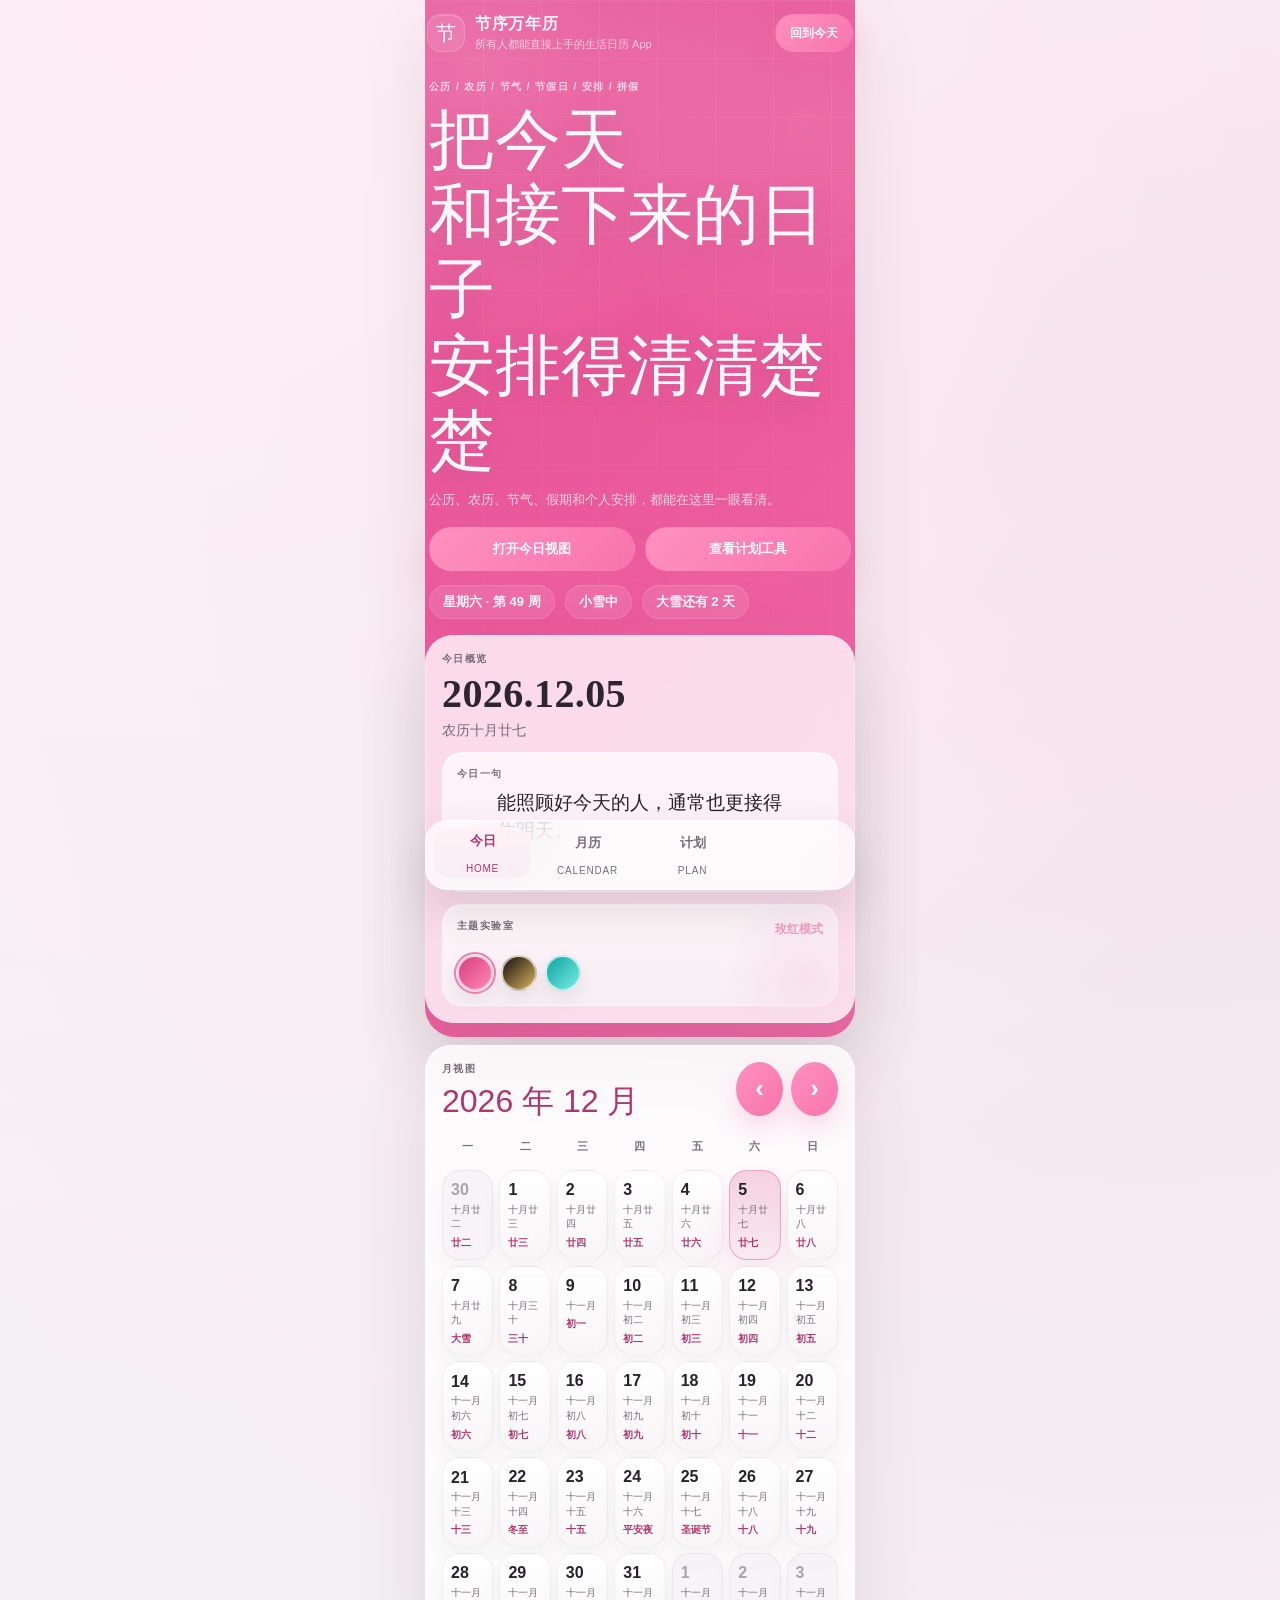
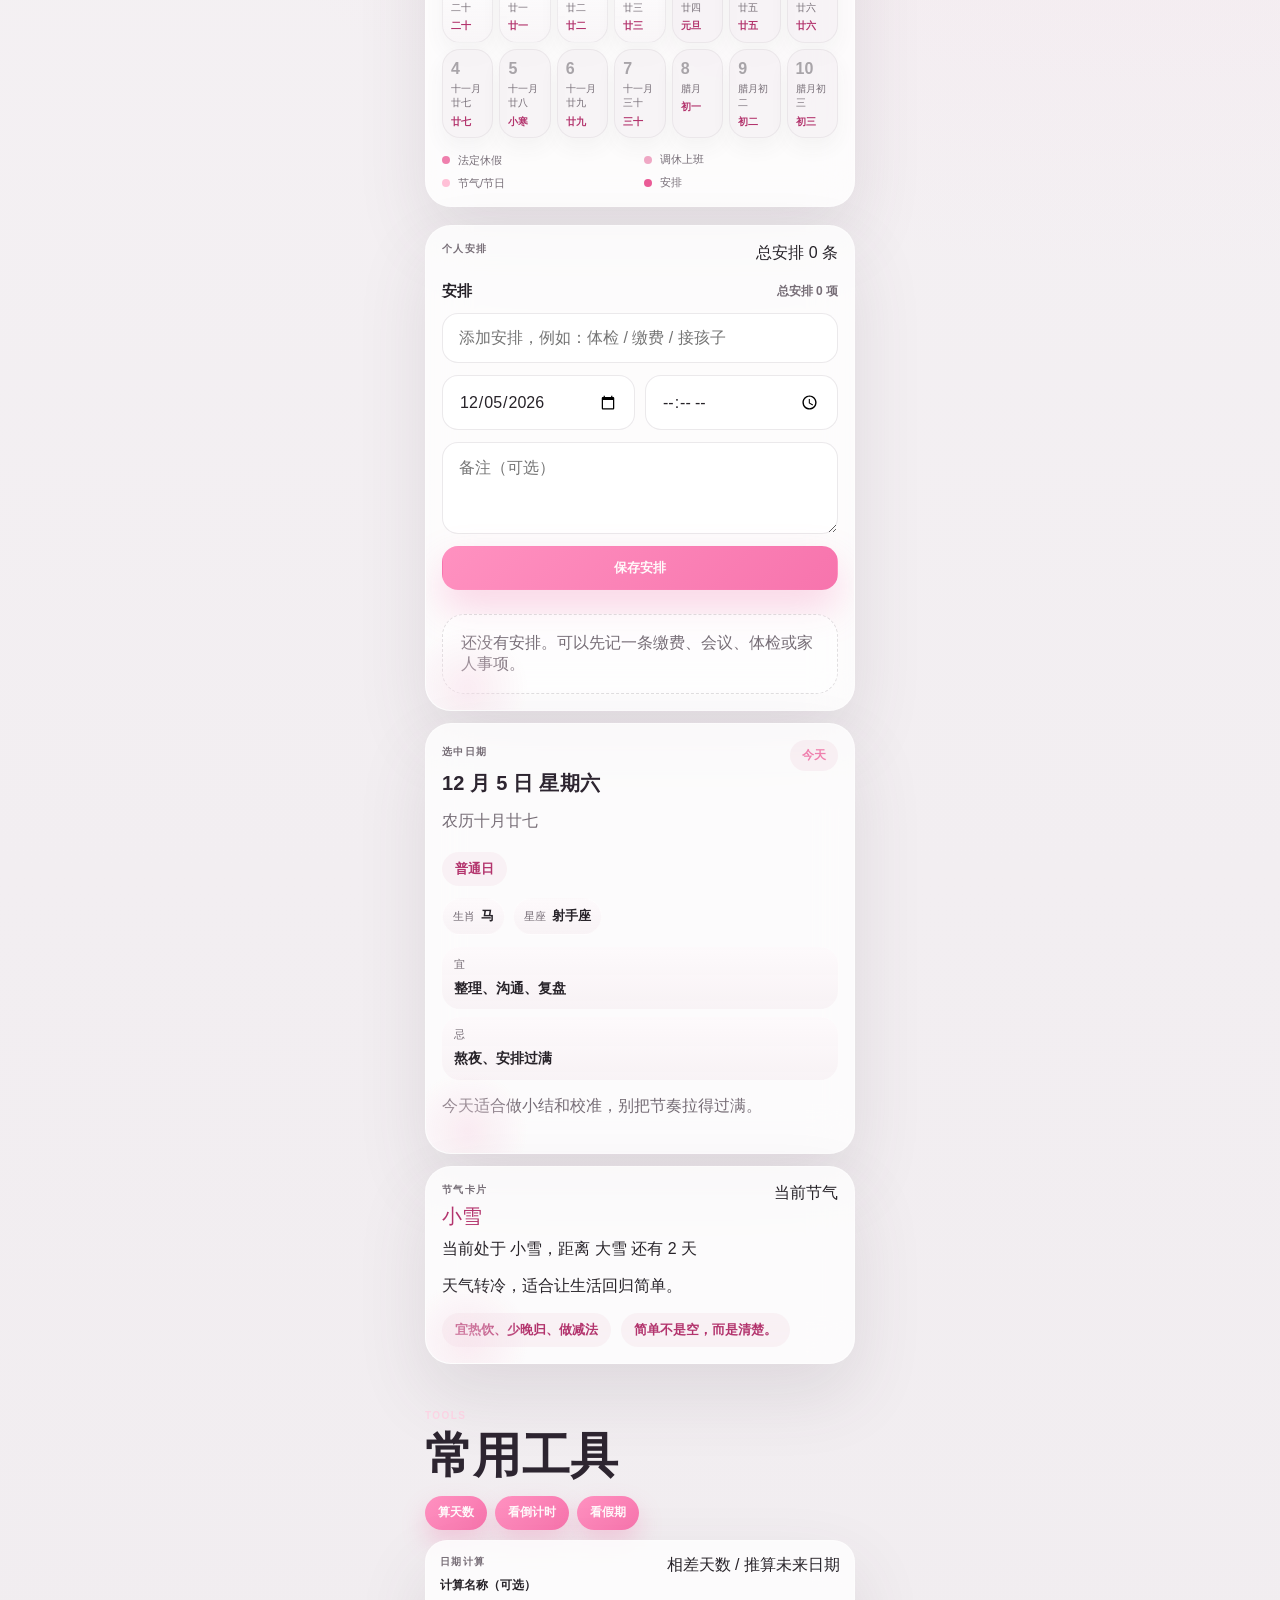
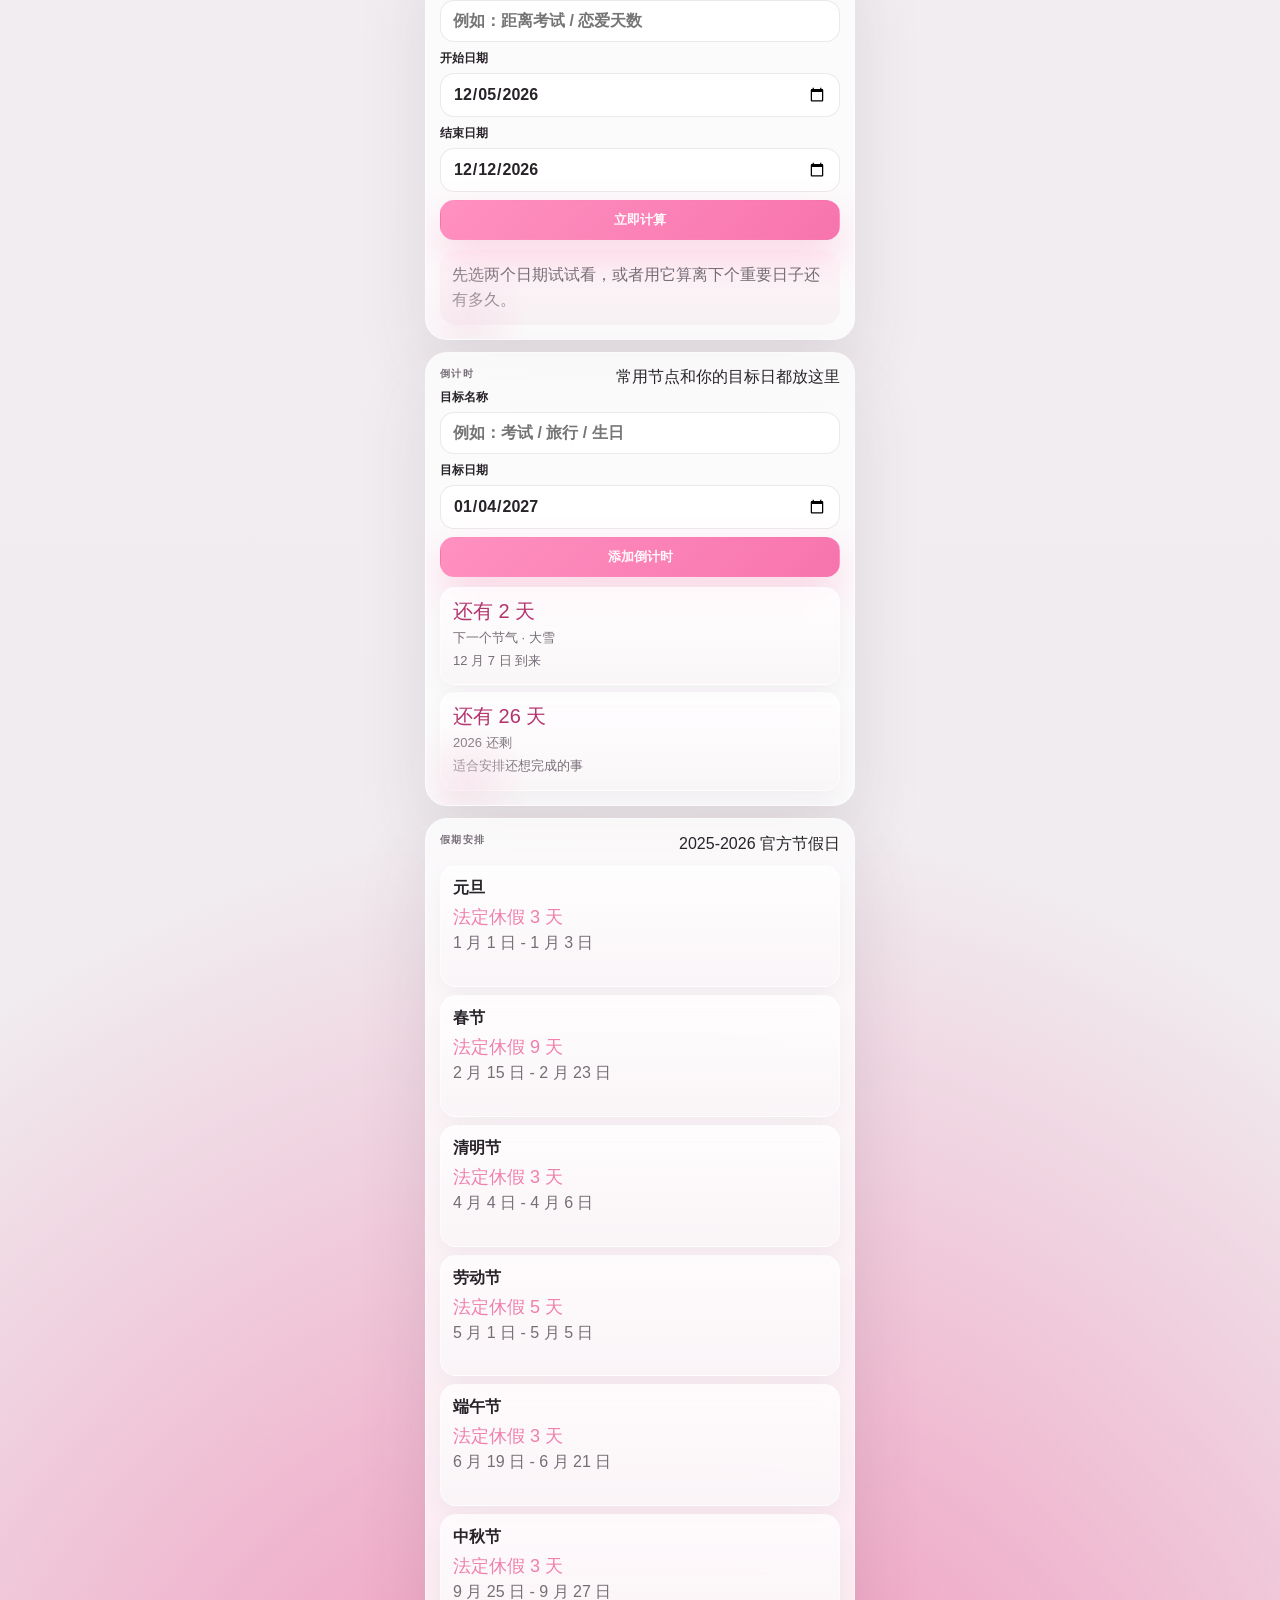
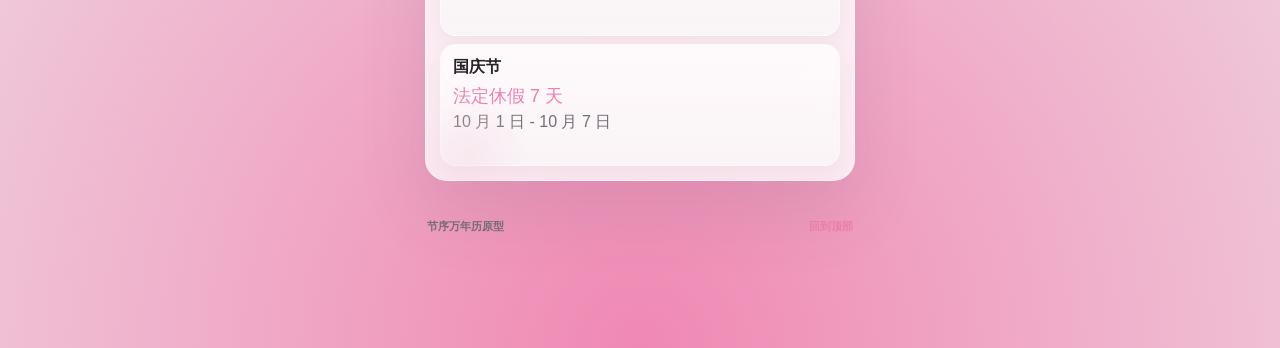
==== index.html @ eb371917 "Version calendar assets" ====
<!doctype html>
<html lang="zh-CN">
  <head>
    <meta charset="utf-8" />
    <meta name="viewport" content="width=device-width, initial-scale=1" />
    <title>节序万年历</title>
    <meta
      name="description"
      content="一款融合公历、农历、节气、法定节假日、轻量黄历、个人安排、倒计时与拼假建议的万年历原型。"
    />
    <meta name="theme-color" content="#ea5b96" />
    <meta name="apple-mobile-web-app-capable" content="yes" />
    <meta name="apple-mobile-web-app-status-bar-style" content="default" />
    <meta name="apple-mobile-web-app-title" content="节序万年历" />
    <link rel="manifest" href="./manifest.webmanifest" />
    <link rel="icon" href="./assets/icon-calendar.svg" type="image/svg+xml" />
    <link rel="apple-touch-icon" href="./assets/icon-calendar.svg" />
    <link rel="stylesheet" href="./styles.css?v=26" />
  </head>
  <body>
    <div class="app-shell">
      <header class="hero" id="top">
        <nav class="nav" aria-label="主导航">
          <a class="brand" href="#top">
            <span class="brand-mark">节</span>
            <span class="brand-copy">
              <strong>节序万年历</strong>
              <small>所有人都能直接上手的生活日历 App</small>
            </span>
          </a>
          <div class="nav-actions">
            <a href="#calendarSection">看日历</a>
            <a href="#toolsSection">看工具</a>
            <button type="button" class="ghost-button is-hidden" id="installAppButton">安装 App</button>
            <button type="button" class="ghost-button" id="jumpTodayButton">回到今天</button>
          </div>
        </nav>

        <section class="hero-grid">
          <div class="hero-copy">
            <p class="eyebrow">公历 / 农历 / 节气 / 节假日 / 安排 / 拼假</p>
            <h1>把今天<br />和接下来的日子<br />安排得清清楚楚</h1>
            <p class="lead">公历、农历、节气、假期和个人安排，都能在这里一眼看清。</p>
            <div class="hero-actions">
              <a class="button primary" href="#calendarSection">打开今日视图</a>
              <a class="button secondary" href="#toolsSection">查看计划工具</a>
            </div>
            <div class="hero-meta" id="heroMeta"></div>
          </div>

          <aside class="hero-panel">
            <div class="today-head">
              <p class="panel-label">今日概览</p>
              <h2 id="heroDateText">2026.05.25</h2>
              <p id="heroLunarText">农历四月初九</p>
            </div>
            <div class="today-quote">
              <p class="panel-label">今日一句</p>
              <blockquote id="quoteText"></blockquote>
              <cite id="quoteSource"></cite>
            </div>
            <div class="theme-lab">
              <div class="card-head">
                <p class="panel-label">主题实验室</p>
                <span id="themeNameText">玫红模式</span>
              </div>
              <div class="theme-presets" id="themePresetList" aria-label="主题预设">
                <button type="button" class="theme-swatch" data-theme-preset="rose" aria-label="玫红模式"></button>
                <button type="button" class="theme-swatch" data-theme-preset="amber" aria-label="黑金模式"></button>
                <button type="button" class="theme-swatch" data-theme-preset="tiffany" aria-label="提夫尼蓝模式"></button>
              </div>
            </div>
          </aside>
        </section>
      </header>

      <main>
        <section class="calendar-section" id="calendarSection">
          <div class="calendar-layout">
            <div class="calendar-main-column">
              <article class="calendar-panel">
                <div class="calendar-toolbar">
                  <div>
                    <p class="panel-label">月视图</p>
                    <h3 id="calendarTitle">2026 年 5 月</h3>
                  </div>
                  <div class="toolbar-actions">
                    <button type="button" class="icon-button" id="prevMonthButton" aria-label="上一个月">‹</button>
                    <button type="button" class="icon-button" id="nextMonthButton" aria-label="下一个月">›</button>
                  </div>
                </div>

                <div class="weekday-row" aria-hidden="true">
                  <span>一</span>
                  <span>二</span>
                  <span>三</span>
                  <span>四</span>
                  <span>五</span>
                  <span>六</span>
                  <span>日</span>
                </div>
                <div class="calendar-grid" id="calendarGrid" role="grid" aria-label="月历"></div>
                <div class="legend">
                  <span><i class="dot holiday"></i>法定休假</span>
                  <span><i class="dot makeup"></i>调休上班</span>
                  <span><i class="dot solar"></i>节气/节日</span>
                  <span><i class="dot schedule"></i>安排</span>
                </div>
              </article>

              <article class="detail-card plan-card">
                <div class="card-head">
                  <p class="panel-label">个人安排</p>
                  <span id="planCountText">当天 0 条</span>
                </div>
                <div class="plan-section">
                  <div class="plan-section-head">
                    <strong>安排</strong>
                    <span id="scheduleCountText">0 项</span>
                  </div>
                  <form class="schedule-form" id="scheduleForm">
                    <input id="scheduleTitleInput" name="title" type="text" maxlength="28" placeholder="添加安排，例如：体检 / 缴费 / 接孩子" required />
                    <div class="schedule-grid">
                      <input id="scheduleDateInput" name="date" type="date" required />
                      <input id="scheduleTimeInput" name="time" type="time" />
                    </div>
                    <textarea id="scheduleNoteInput" name="note" rows="3" maxlength="80" placeholder="备注（可选）"></textarea>
                    <button type="submit" class="button primary small">保存安排</button>
                  </form>
                  <div class="schedule-list" id="scheduleList"></div>
                </div>
              </article>
            </div>

            <aside class="detail-column">
              <article class="detail-card focus-card">
                <div class="card-head">
                  <p class="panel-label">选中日期</p>
                  <span class="date-pill" id="selectedDatePill">今天</span>
                </div>
                <h3 id="selectedDateTitle">5 月 25 日 星期一</h3>
                <p class="detail-subtitle" id="selectedLunarText">农历四月初九</p>
                <div class="tag-group" id="selectedTags"></div>
                <div class="selected-schedule-preview" id="selectedSchedulePreview"></div>
                <div class="today-grid">
                  <div>
                    <span>生肖</span>
                    <strong id="selectedZodiac">马</strong>
                  </div>
                  <div>
                    <span>星座</span>
                    <strong id="selectedStarSign">双子座</strong>
                  </div>
                </div>
                <div class="daily-advice-grid">
                  <div>
                    <span>宜</span>
                    <strong id="selectedYi">整理、沟通、复盘</strong>
                  </div>
                  <div>
                    <span>忌</span>
                    <strong id="selectedJi">拖延、熬夜</strong>
                  </div>
                </div>
                <p class="advice" id="selectedAdvice"></p>
              </article>

              <article class="detail-card solar-card">
                <div class="card-head">
                  <p class="panel-label">节气卡片</p>
                  <span id="solarPhaseBadge">当前节气</span>
                </div>
                <h3 id="solarTermTitle">小满</h3>
                <p id="solarTermDateText"></p>
                <p id="solarTermDescription"></p>
                <div class="mini-list" id="solarMetaList"></div>
              </article>
            </aside>
          </div>
        </section>

        <section class="tools-section" id="toolsSection">
          <div class="section-heading">
            <p class="eyebrow">Tools</p>
            <h2>常用工具</h2>
            <div class="tool-shortcuts" aria-label="常用工具入口">
              <button type="button" data-tool-jump="dateDiffTool">算天数</button>
              <button type="button" data-tool-jump="countdownTool">看倒计时</button>
              <button type="button" data-tool-jump="leavePlannerTool">看假期</button>
            </div>
          </div>

          <div class="tool-grid">
            <article class="tool-card" id="dateDiffTool">
              <div class="card-head">
                <p class="panel-label">日期计算</p>
                <span>相差天数 / 推算未来日期</span>
              </div>
              <form id="dateDiffForm" class="stack-form">
                <label>
                  <span>计算名称（可选）</span>
                  <input id="diffTitleInput" type="text" maxlength="24" placeholder="例如：距离考试 / 恋爱天数" />
                </label>
                <label>
                  <span>开始日期</span>
                  <input id="diffStartInput" type="date" required />
                </label>
                <label>
                  <span>结束日期</span>
                  <input id="diffEndInput" type="date" required />
                </label>
                <button type="submit" class="button primary">立即计算</button>
              </form>
              <div class="tool-result" id="dateDiffResult"></div>
            </article>

            <article class="tool-card" id="countdownTool">
              <div class="card-head">
                <p class="panel-label">倒计时</p>
                <span>常用节点和你的目标日都放这里</span>
              </div>
              <form id="countdownForm" class="stack-form countdown-form">
                <label>
                  <span>目标名称</span>
                  <input id="countdownTitleInput" type="text" maxlength="24" placeholder="例如：考试 / 旅行 / 生日" required />
                </label>
                <label>
                  <span>目标日期</span>
                  <input id="countdownDateInput" type="date" required />
                </label>
                <button type="submit" class="button primary">添加倒计时</button>
              </form>
              <div class="countdown-list" id="countdownList"></div>
            </article>

            <article class="tool-card" id="leavePlannerTool">
              <div class="card-head">
                <p class="panel-label">假期安排</p>
                <span>2025-2026 官方节假日</span>
              </div>
              <div class="planner-list" id="leavePlannerList"></div>
            </article>
          </div>
        </section>

      </main>

      <footer class="footer">
        <span>节序万年历原型</span>
        <a href="#top">回到顶部</a>
      </footer>

      <div class="schedule-modal" id="scheduleModal" hidden>
        <button type="button" class="schedule-modal-backdrop" id="scheduleModalBackdrop" aria-label="关闭安排详情"></button>
        <section class="schedule-modal-panel" role="dialog" aria-modal="true" aria-labelledby="scheduleModalTitle">
          <div class="schedule-modal-handle" aria-hidden="true"></div>
          <div class="schedule-modal-head">
            <div>
              <p class="panel-label">当日安排</p>
              <h3 id="scheduleModalTitle">5 月 28 日 星期四</h3>
              <p id="scheduleModalSubtitle">共 1 项安排</p>
            </div>
            <button type="button" class="schedule-modal-close" id="scheduleModalClose" aria-label="关闭">×</button>
          </div>
          <div class="schedule-modal-list" id="scheduleModalList"></div>
        </section>
      </div>

      <nav class="app-dock" aria-label="App 导航">
        <a class="dock-item is-active" href="#top" data-dock-target="top">
          <span>今日</span>
          <small>Home</small>
        </a>
        <a class="dock-item" href="#calendarSection" data-dock-target="calendarSection">
          <span>月历</span>
          <small>Calendar</small>
        </a>
        <a class="dock-item" href="#toolsSection" data-dock-target="toolsSection">
          <span>计划</span>
          <small>Plan</small>
        </a>
      </nav>
    </div>

    <script src="./calendar-data.js"></script>
    <script src="./user-data-store.js"></script>
    <script src="./script.js?v=26"></script>
  </body>
</html>
---- styles.css ----
:root {
  /* Core surfaces and text */
  color-scheme: light;
  --bg: #f4f1f3;
  --bg-strong: #ece8eb;
  --paper: rgba(255, 255, 255, 0.78);
  --paper-solid: #fcfbfc;
  --surface: rgba(249, 246, 248, 0.92);
  --surface-strong: rgba(255, 241, 247, 0.94);
  --ink: #272329;
  --muted: #766d76;
  --line: rgba(91, 78, 88, 0.12);
  --line-strong: rgba(91, 78, 88, 0.2);

  /* Brand palette */
  --accent: #ea5b96;
  --accent-deep: #ee7caf;
  --accent-soft: #f7b2cf;
  --accent-soft-2: #ffe1ee;
  --accent-dark: #b3346d;
  --mint: #f0a8c5;
  --gold: #ffc0d7;
  --hero-start: #e55497;
  --hero-mid: #eb5b9c;
  --hero-end: #f06aa6;
  --glow-1: #ffdfed;
  --glow-2: #f5d6e3;
  --glow-3: #f7c4da;
  --button-start: #ff91c0;
  --button-end: #f774ad;
  --button-shadow: rgba(244, 106, 165, 0.28);
  --calendar-border: rgba(234, 91, 150, 0.18);
  --calendar-border-hover: rgba(234, 91, 150, 0.28);
  --calendar-border-strong: rgba(234, 91, 150, 0.42);
  --calendar-inset: rgba(234, 91, 150, 0.2);
  --calendar-shadow: rgba(234, 91, 150, 0.12);
  --calendar-selected-shadow: rgba(234, 91, 150, 0.14);
  --calendar-today-start: rgba(255, 231, 242, 0.98);
  --calendar-today-end: rgba(255, 247, 251, 0.98);
  --calendar-selected-start: rgba(255, 246, 250, 0.98);
  --calendar-selected-end: rgba(247, 237, 242, 0.98);
  --calendar-active-start: rgba(255, 222, 237, 0.98);
  --calendar-active-end: rgba(255, 243, 249, 0.98);
  --calendar-holiday-start: rgba(255, 237, 244, 0.96);
  --calendar-holiday-end: rgba(255, 251, 252, 0.94);
  --calendar-makeup-start: rgba(237, 245, 242, 0.96);
  --calendar-makeup-end: rgba(255, 255, 255, 0.92);

  /* Shared depth and radius */
  --shadow: 0 30px 70px rgba(83, 69, 80, 0.12);
  --shadow-soft: 0 18px 42px rgba(83, 69, 80, 0.08);
  --radius-xl: 32px;
  --radius-lg: 24px;
  --radius-md: 18px;

  /* Title system */
  --font-title: "Songti SC", "STSong", serif;
  --font-display: "Cormorant Garamond", "Songti SC", serif;
  --title-ink: #2d2530;
  --title-hero-size: clamp(38px, 6vw, 66px);
  --title-section-size: clamp(30px, 4vw, 48px);
  --title-card-size: clamp(22px, 2.4vw, 30px);
  --title-detail-size: 20px;
}

* {
  box-sizing: border-box;
}

html {
  scroll-behavior: smooth;
}

body {
  margin: 0;
  min-width: 320px;
  color: var(--ink);
  font-family: "Hiragino Sans GB", "PingFang SC", "Source Han Sans SC", "Microsoft YaHei", sans-serif;
  background:
    radial-gradient(circle at 10% 0%, var(--glow-1), transparent 28%),
    radial-gradient(circle at 90% 8%, var(--glow-2), transparent 30%),
    radial-gradient(circle at 50% 100%, var(--glow-3), transparent 22%),
    linear-gradient(180deg, #f7f4f6 0%, #f2eef1 48%, #efebee 100%);
}

a {
  color: inherit;
  text-decoration: none;
}

button,
input,
textarea {
  font: inherit;
}

button {
  border: 0;
  cursor: pointer;
}

.is-hidden {
  display: none !important;
}

input,
textarea {
  width: 100%;
  padding: 15px 16px;
  border: 1px solid var(--line);
  border-radius: 16px;
  color: var(--ink);
  background: rgba(255, 255, 255, 0.84);
  box-shadow: inset 0 1px 0 rgba(255, 255, 255, 0.7);
}

input:focus-visible,
textarea:focus-visible,
button:focus-visible,
a:focus-visible {
  outline: 3px solid rgba(217, 152, 177, 0.34);
  outline-offset: 2px;
}

textarea {
  min-height: 92px;
  resize: vertical;
}

.app-shell {
  min-height: 100vh;
  padding-bottom: 120px;
}

.hero,
.calendar-section,
.tools-section,
.notes-section,
.footer {
  width: min(1180px, calc(100% - 28px));
  margin-inline: auto;
}

.hero {
  position: relative;
  padding: 22px 0 48px;
}

.hero::before {
  content: "";
  position: absolute;
  inset: 0;
  z-index: -2;
  border-radius: 0 0 44px 44px;
  background:
    radial-gradient(circle at 12% 6%, rgba(255, 228, 239, 0.2), transparent 30%),
    radial-gradient(circle at 88% 12%, rgba(255, 255, 255, 0.12), transparent 24%),
    linear-gradient(135deg, var(--hero-start) 0%, var(--hero-mid) 52%, var(--hero-end) 100%);
  box-shadow: var(--shadow);
}

.hero::after {
  content: "";
  position: absolute;
  inset: 0;
  z-index: -1;
  border-radius: 0 0 44px 44px;
  background-image:
    linear-gradient(rgba(255, 255, 255, 0.08) 1px, transparent 1px),
    linear-gradient(90deg, rgba(255, 255, 255, 0.08) 1px, transparent 1px);
  background-size: 58px 58px;
  mask-image: linear-gradient(180deg, rgba(0, 0, 0, 0.9), transparent 85%);
}

.nav,
.hero-grid {
  width: min(1120px, calc(100% - 8px));
  margin-inline: auto;
}

.nav {
  display: flex;
  align-items: center;
  justify-content: space-between;
  gap: 18px;
  padding: 6px 0 22px;
}

.brand {
  display: inline-flex;
  align-items: center;
  gap: 14px;
  color: #fff8fb;
}

.brand-mark {
  display: grid;
  width: 46px;
  height: 46px;
  place-items: center;
  border: 1px solid rgba(255, 248, 251, 0.16);
  border-radius: 16px;
  font-family: "STKaiti", "KaiTi", serif;
  font-size: 24px;
  background: rgba(255, 255, 255, 0.1);
  box-shadow: inset 0 1px 0 rgba(255, 255, 255, 0.18);
}

.brand-copy {
  display: grid;
  gap: 2px;
}

.brand-copy strong {
  font-size: 19px;
  letter-spacing: 0.04em;
}

.brand-copy small {
  color: rgba(255, 248, 251, 0.7);
  font-size: 12px;
}

.nav-actions {
  display: flex;
  align-items: center;
  gap: 10px;
}

.nav-actions a,
.ghost-button,
.button {
  display: inline-flex;
  align-items: center;
  justify-content: center;
  min-height: 42px;
  padding: 0 16px;
  border-radius: 999px;
  font-size: 14px;
  font-weight: 700;
}

.nav-actions a {
  color: rgba(255, 248, 251, 0.78);
}

.nav-actions a:hover {
  color: #fff;
}

.ghost-button {
  color: #fffafb;
  border: 1px solid rgba(255, 126, 180, 0.16);
  background: linear-gradient(135deg, var(--button-start), var(--button-end));
  box-shadow: 0 12px 24px var(--button-shadow);
}

.hero-grid {
  display: grid;
  grid-template-columns: minmax(0, 1.08fr) minmax(290px, 360px);
  gap: clamp(24px, 4vw, 42px);
  align-items: stretch;
}

.hero-copy {
  padding: clamp(30px, 5vw, 64px) 0 8px;
  color: #fff8fb;
}

.eyebrow,
.panel-label {
  margin: 0 0 12px;
  font-size: 12px;
  font-weight: 800;
  letter-spacing: 0.16em;
  text-transform: uppercase;
}

.eyebrow {
  color: #ffd7e7;
}

.panel-label {
  color: var(--muted);
}

h1,
h2,
h3,
p,
blockquote {
  margin-top: 0;
}

h1 {
  max-width: 780px;
  margin-bottom: 20px;
  color: var(--title-ink);
  font-family: var(--font-title);
  font-size: var(--title-hero-size);
  line-height: 1.08;
  letter-spacing: 0.01em;
}

h2 {
  margin-bottom: 12px;
  color: var(--title-ink);
  font-family: var(--font-title);
  font-size: var(--title-section-size);
  line-height: 1.1;
  letter-spacing: 0.01em;
}

h3 {
  margin-bottom: 12px;
  color: var(--title-ink);
  font-size: var(--title-card-size);
  line-height: 1.2;
  letter-spacing: 0.01em;
}

.hero-copy h1 {
  color: #fff8fb;
  font-family: "PingFang SC", "Hiragino Sans GB", "Source Han Sans SC", "Microsoft YaHei", sans-serif;
  font-weight: 300;
  letter-spacing: 0;
  text-shadow: 0 10px 24px rgba(121, 63, 92, 0.18);
}

.lead {
  max-width: 610px;
  color: rgba(255, 248, 251, 0.78);
  font-size: clamp(17px, 2vw, 21px);
  line-height: 1.85;
}

.hero-actions {
  display: flex;
  flex-wrap: wrap;
  gap: 12px;
  margin-top: 28px;
}

.button {
  border: 1px solid transparent;
}

.button.primary {
  color: #fffafb;
  background: linear-gradient(135deg, var(--button-start), var(--button-end));
  box-shadow: 0 18px 38px var(--button-shadow);
}

.button.secondary {
  color: #fffafb;
  border-color: rgba(255, 126, 180, 0.2);
  background: linear-gradient(135deg, var(--button-start), var(--button-end));
  box-shadow: 0 14px 30px rgba(244, 106, 165, 0.24);
}

.button.small {
  min-height: 48px;
  padding-inline: 18px;
  border-radius: 16px;
}

.hero-meta,
.today-tags,
.tag-group,
.mini-list,
.legend,
.today-grid,
.countdown-list {
  display: flex;
  flex-wrap: wrap;
  gap: 10px;
}

.hero-meta {
  margin-top: 28px;
}

.hero-meta span,
.today-tags span,
.tag-group span,
.mini-list span {
  display: inline-flex;
  align-items: center;
  min-height: 34px;
  padding: 6px 13px;
  border-radius: 999px;
  font-size: 13px;
  font-weight: 700;
}

.hero-meta span,
.today-tags span {
  color: #fff8fb;
  border: 1px solid rgba(255, 248, 251, 0.14);
  background: rgba(255, 255, 255, 0.1);
  backdrop-filter: blur(10px);
}

.hero-panel,
.calendar-panel,
.detail-card,
.tool-card,
.note-card {
  border: 1px solid rgba(255, 255, 255, 0.36);
  border-radius: var(--radius-xl);
  background: var(--paper);
  backdrop-filter: blur(20px);
  box-shadow: var(--shadow);
}

.hero-panel {
  position: relative;
  display: grid;
  gap: 20px;
  align-content: start;
  padding: 24px;
  overflow: hidden;
}

.hero-panel::before {
  content: "";
  position: absolute;
  inset: auto -40px -46px auto;
  width: 180px;
  height: 180px;
  border-radius: 50%;
  background: radial-gradient(circle, rgba(246, 220, 231, 0.72), transparent 70%);
  pointer-events: none;
}

.today-head h2 {
  margin-bottom: 8px;
  color: var(--title-ink);
  font-family: var(--font-display);
  font-size: clamp(42px, 6vw, 62px);
  line-height: 1;
  letter-spacing: 0.01em;
}

.today-head p:last-child {
  margin-bottom: 0;
  color: var(--muted);
  font-size: 16px;
}

.today-quote {
  padding: 20px;
  border: 1px solid rgba(255, 255, 255, 0.44);
  border-radius: 24px;
  background: linear-gradient(180deg, rgba(255, 246, 250, 0.92), rgba(247, 239, 243, 0.95));
  box-shadow: inset 0 1px 0 rgba(255, 255, 255, 0.74);
}

.today-quote blockquote {
  margin-bottom: 10px;
  color: var(--ink);
  font-family: "Songti SC", "STSong", serif;
  font-size: 24px;
  line-height: 1.58;
}

.today-quote cite {
  color: var(--muted);
  font-style: normal;
}

.theme-lab {
  display: grid;
  gap: 14px;
  padding: 18px;
  border: 1px solid rgba(255, 255, 255, 0.44);
  border-radius: 24px;
  background: linear-gradient(180deg, rgba(255, 249, 251, 0.9), rgba(247, 240, 244, 0.94));
  box-shadow: inset 0 1px 0 rgba(255, 255, 255, 0.74);
}

.theme-lab .card-head {
  align-items: center;
}

.theme-lab .card-head span {
  color: var(--accent-deep);
  font-size: 12px;
  font-weight: 800;
}

.theme-presets {
  display: flex;
  gap: 10px;
}

.theme-swatch {
  position: relative;
  width: 42px;
  height: 42px;
  border: 2px solid rgba(255, 255, 255, 0.66);
  border-radius: 50%;
  box-shadow: 0 8px 18px rgba(83, 69, 80, 0.1);
}

.theme-swatch[data-theme-preset="rose"] {
  background: linear-gradient(135deg, #d93d82, #ff89b5);
}

.theme-swatch[data-theme-preset="amber"] {
  background: linear-gradient(135deg, #14100d, #d8b15b);
}

.theme-swatch[data-theme-preset="tiffany"] {
  background: linear-gradient(135deg, #0fa5a1, #78ebe5);
}

.theme-swatch.is-active::after {
  content: "";
  position: absolute;
  inset: -5px;
  border: 2px solid var(--accent-deep);
  border-radius: 50%;
}

.calendar-section,
.tools-section,
.notes-section {
  padding: 32px 0 56px;
}

.section-heading {
  max-width: 760px;
  margin-bottom: 24px;
}

.tool-shortcuts {
  display: flex;
  flex-wrap: wrap;
  gap: 10px;
  margin-top: 16px;
}

.tool-shortcuts button {
  min-height: 40px;
  padding: 0 16px;
  border-radius: 999px;
  color: #fffafb;
  font-size: 13px;
  font-weight: 800;
  background: linear-gradient(135deg, var(--button-start), var(--button-end));
  box-shadow: 0 12px 24px var(--button-shadow);
}

.calendar-layout {
  display: grid;
  grid-template-columns: minmax(0, 1.08fr) minmax(320px, 380px);
  gap: 18px;
  align-items: start;
}

.calendar-main-column {
  display: grid;
  gap: 18px;
}

.calendar-panel {
  padding: 24px;
}

.calendar-toolbar,
.card-head {
  display: flex;
  align-items: center;
  justify-content: space-between;
  gap: 16px;
}

.calendar-toolbar {
  position: relative;
  min-height: 54px;
  padding-right: 124px;
}

.calendar-toolbar .toolbar-actions {
  position: absolute;
  top: 0;
  right: 0;
  width: auto;
}

.calendar-toolbar h3,
.solar-card h3 {
  min-width: 0;
  color: var(--accent-dark);
  font-size: 32px;
  font-weight: 300;
  line-height: 1.12;
  letter-spacing: 0;
}

.toolbar-actions {
  display: flex;
  justify-content: flex-end;
  gap: 10px;
  margin-left: auto;
}

.icon-button {
  width: 46px;
  height: 46px;
  border-radius: 50%;
  color: #fffafb;
  font-size: 22px;
  font-weight: 800;
  background: linear-gradient(135deg, var(--button-start), var(--button-end));
  box-shadow: 0 12px 24px rgba(244, 106, 165, 0.24);
}

.weekday-row {
  display: grid;
  grid-template-columns: repeat(7, minmax(0, 1fr));
  gap: 10px;
  margin: 20px 0 12px;
}

.weekday-row span {
  display: grid;
  min-height: 40px;
  place-items: center;
  color: var(--muted);
  font-size: 13px;
  font-weight: 800;
}

.calendar-grid {
  display: grid;
  grid-template-columns: repeat(7, minmax(0, 1fr));
  gap: 10px;
}

.day-cell {
  position: relative;
  display: grid;
  align-content: start;
  gap: 8px;
  min-height: 124px;
  padding: 14px 12px 12px;
  border: 1px solid rgba(91, 78, 88, 0.08);
  border-radius: 24px;
  color: var(--ink);
  text-align: left;
  background: linear-gradient(180deg, rgba(255, 255, 255, 0.78), rgba(248, 245, 247, 0.92));
  box-shadow: 0 10px 20px rgba(83, 69, 80, 0.05);
  transition: transform 180ms ease, border-color 180ms ease, box-shadow 180ms ease;
}

.day-cell:hover {
  transform: translateY(-3px) rotate(-0.4deg);
  border-color: var(--calendar-border-hover);
  box-shadow: 0 18px 28px rgba(83, 69, 80, 0.1);
}

.day-cell.is-outside {
  color: rgba(39, 35, 41, 0.38);
  background: rgba(245, 241, 243, 0.74);
}

.day-cell.is-today {
  border-color: var(--calendar-border-strong);
  background:
    linear-gradient(180deg, var(--calendar-today-start), var(--calendar-today-end)),
    var(--surface);
  box-shadow:
    inset 0 0 0 2px var(--calendar-inset),
    0 16px 28px var(--calendar-shadow);
}

.day-cell.is-selected {
  border-color: var(--calendar-border);
  background:
    linear-gradient(180deg, var(--calendar-selected-start), var(--calendar-selected-end)),
    var(--surface);
  box-shadow: 0 20px 34px var(--calendar-selected-shadow);
}

.day-cell.is-today.is-selected {
  border-color: var(--calendar-border-strong);
  background:
    linear-gradient(180deg, var(--calendar-active-start), var(--calendar-active-end)),
    var(--surface);
}

.day-cell.is-holiday {
  background:
    linear-gradient(180deg, var(--calendar-holiday-start), var(--calendar-holiday-end)),
    var(--surface);
}

.day-cell.is-makeup {
  background:
    linear-gradient(180deg, var(--calendar-makeup-start), var(--calendar-makeup-end)),
    var(--surface);
}

.day-top {
  display: flex;
  align-items: center;
  justify-content: flex-start;
  gap: 4px;
}

.day-number {
  font-size: 22px;
  font-weight: 800;
}

.day-badge {
  position: static;
  flex: 0 0 auto;
  display: inline-grid;
  width: 18px;
  height: 18px;
  place-items: center;
  border-radius: 50%;
  font-size: 8px;
  font-weight: 800;
  line-height: 1;
}

.day-badge.holiday {
  color: #fffafb;
  background: var(--accent-deep);
}

.day-badge.makeup {
  color: #f6fffc;
  background: var(--mint);
}

.day-label,
.day-note {
  color: var(--muted);
  font-size: 12px;
  line-height: 1.46;
}

.day-note {
  color: var(--accent-dark);
  font-weight: 700;
}

.schedule-markers {
  display: flex;
  gap: 4px;
  margin-top: auto;
}

.dot {
  display: inline-block;
  width: 8px;
  height: 8px;
  border-radius: 50%;
}

.schedule-markers i {
  display: inline-block;
  width: 8px;
  height: 8px;
  border-radius: 50%;
}

.legend {
  margin-top: 18px;
  color: var(--muted);
  font-size: 13px;
}

.legend span {
  display: inline-flex;
  align-items: center;
  gap: 8px;
}

.dot.holiday {
  background: var(--accent-deep);
}

.dot.makeup {
  background: var(--mint);
}

.dot.solar {
  background: var(--gold);
}

.dot.schedule,
.schedule-markers i {
  background: var(--accent);
}

.detail-column {
  display: grid;
  gap: 18px;
}

.detail-card,
.tool-card,
.note-card {
  position: relative;
  padding: 22px;
  overflow: hidden;
}

.detail-card::before,
.tool-card::before,
.note-card::before {
  content: "";
  position: absolute;
  inset: auto auto -38px -18px;
  width: 120px;
  height: 120px;
  border-radius: 50%;
  background: radial-gradient(circle, rgba(246, 220, 231, 0.52), transparent 72%);
  pointer-events: none;
}

.date-pill {
  padding: 7px 12px;
  border-radius: 999px;
  color: var(--accent-deep);
  font-size: 12px;
  font-weight: 800;
  background: rgba(217, 152, 177, 0.12);
}

.detail-subtitle,
.advice,
.tool-result,
.planner-item p,
.countdown-card p,
.note-card p {
  color: var(--muted);
  line-height: 1.8;
}

.tag-group span,
.mini-list span {
  color: var(--accent-dark);
  background: rgba(217, 152, 177, 0.11);
}

.today-grid {
  display: grid;
  grid-template-columns: repeat(2, minmax(0, 1fr));
  gap: 14px;
  margin: 18px 0;
}

.today-grid div {
  padding: 15px;
  border: 1px solid rgba(255, 255, 255, 0.44);
  border-radius: 20px;
  background: linear-gradient(180deg, rgba(253, 249, 251, 0.92), rgba(247, 241, 244, 0.88));
}

.today-grid span {
  display: block;
  margin-bottom: 6px;
  color: var(--muted);
  font-size: 13px;
}

.today-grid strong {
  font-size: 15px;
}

.selected-schedule-preview {
  display: grid;
  gap: 10px;
  margin-top: 16px;
}

.selected-schedule-preview:empty {
  display: none;
}

.selected-schedule-head {
  color: var(--accent-deep);
  font-size: 12px;
  font-weight: 800;
  letter-spacing: 0.08em;
}

.selected-schedule-list {
  display: grid;
  gap: 10px;
}

.selected-schedule-item {
  padding: 14px 16px;
  border: 1px solid rgba(255, 255, 255, 0.46);
  border-radius: 18px;
  background: linear-gradient(180deg, rgba(253, 249, 251, 0.92), rgba(247, 241, 244, 0.88));
}

.selected-schedule-item.is-done {
  opacity: 0.72;
}

.selected-schedule-item strong {
  display: block;
  margin-bottom: 6px;
}

.selected-schedule-item p {
  margin-bottom: 0;
  color: var(--muted);
  line-height: 1.7;
}

.focus-card {
  scroll-margin-top: 14px;
}

.focus-card .today-grid {
  display: flex;
  gap: 8px;
  margin: 12px 0;
}

.daily-advice-grid {
  display: grid;
  gap: 8px;
  margin: 12px 0;
}

.focus-card .today-grid div {
  display: inline-flex;
  align-items: baseline;
  max-width: 100%;
  gap: 6px;
  padding: 8px 10px;
  border-radius: 999px;
}

.daily-advice-grid div {
  display: grid;
  justify-items: start;
  gap: 5px;
  padding: 10px 12px;
  border-radius: 18px;
  background: linear-gradient(180deg, rgba(253, 249, 251, 0.92), rgba(247, 241, 244, 0.88));
}

.focus-card .today-grid span {
  flex: 0 0 auto;
  margin-bottom: 0;
  font-size: 11px;
}

.daily-advice-grid span {
  color: var(--muted);
  font-size: 11px;
}

.focus-card .today-grid strong {
  min-width: 0;
  font-size: 13px;
  line-height: 1.45;
}

.daily-advice-grid strong {
  font-size: 14px;
  line-height: 1.6;
}

.plan-card {
  display: grid;
  gap: 18px;
}

.plan-section {
  display: grid;
  gap: 12px;
}

.plan-section + .plan-section {
  padding-top: 16px;
  border-top: 1px solid var(--line);
}

.plan-section-head {
  display: flex;
  align-items: center;
  justify-content: space-between;
  gap: 12px;
}

.plan-section-head strong {
  font-size: 15px;
}

.plan-section-head span {
  color: var(--muted);
  font-size: 12px;
  font-weight: 800;
}

.stack-form,
.schedule-form {
  display: grid;
  gap: 12px;
}

.schedule-grid {
  display: grid;
  grid-template-columns: minmax(0, 1fr) auto;
  gap: 10px;
}

.planner-list,
.schedule-list {
  display: grid;
  gap: 8px;
  margin-top: 12px;
}

.schedule-item,
.planner-item,
.countdown-card {
  padding: 16px;
  border: 1px solid rgba(255, 255, 255, 0.5);
  border-radius: 22px;
  background: linear-gradient(180deg, rgba(255, 255, 255, 0.74), rgba(249, 245, 247, 0.88));
  box-shadow: 0 10px 22px rgba(83, 69, 80, 0.06);
}

.planner-item:nth-child(2n) {
  transform: rotate(-0.35deg);
}

.planner-item:nth-child(2n + 1) {
  transform: rotate(0.35deg);
}

.schedule-item {
  display: grid;
  grid-template-columns: 14px minmax(0, 1fr);
  gap: 10px;
  align-items: start;
  padding: 12px 14px;
  border-radius: 18px;
}

.swipe-row {
  position: relative;
  overflow: hidden;
  border-radius: 22px;
}

.swipe-surface {
  position: relative;
  z-index: 1;
  width: 100%;
  transition: transform 220ms ease;
  touch-action: pan-y;
}

.swipe-surface.is-dragging {
  transition: none;
}

.swipe-row.is-revealed .swipe-surface {
  transform: translateX(-86px);
}

.swipe-actions {
  position: absolute;
  inset: 0 0 0 auto;
  z-index: 0;
  display: flex;
  width: 86px;
  align-items: stretch;
  justify-content: flex-end;
}

.swipe-actions .schedule-remove,
.swipe-actions .countdown-remove {
  width: 86px;
  height: 100%;
  min-height: 100%;
  margin: 0;
  padding: 0 12px;
  border-radius: 0 22px 22px 0;
  box-shadow: none;
}

.schedule-item.is-done {
  opacity: 0.7;
  background: linear-gradient(180deg, rgba(249, 243, 246, 0.9), rgba(244, 239, 242, 0.96));
}

.schedule-toggle,
.schedule-remove {
  display: inline-flex;
  align-items: center;
  justify-content: center;
  min-height: 42px;
  border-radius: 16px;
}

.schedule-toggle {
  width: 14px;
  min-height: 14px;
  padding: 0;
  margin-top: 4px;
  border-radius: 6px;
  color: #fffafb;
  font-size: 9px;
  font-weight: 800;
  background: linear-gradient(135deg, var(--button-start), var(--button-end));
  box-shadow: 0 6px 12px rgba(244, 106, 165, 0.14);
}

.schedule-copy {
  min-width: 0;
}

.schedule-copy strong {
  display: block;
  margin-bottom: 3px;
  font-size: 15px;
  line-height: 1.35;
}

.schedule-copy p {
  margin-bottom: 2px;
  color: var(--muted);
  font-size: 13px;
  line-height: 1.45;
}

.schedule-copy .schedule-note {
  font-size: 12px;
}

.schedule-copy p:last-child {
  margin-bottom: 0;
}

.schedule-remove {
  min-width: 64px;
  padding: 10px 12px;
  color: #fffafb;
  background: linear-gradient(135deg, var(--button-start), var(--button-end));
  box-shadow: 0 10px 20px rgba(244, 106, 165, 0.2);
}

.has-modal-open {
  overflow: hidden;
}

.schedule-modal[hidden] {
  display: none;
}

.schedule-modal {
  position: fixed;
  inset: 0;
  z-index: 60;
  display: grid;
  align-items: end;
  padding: 18px;
}

.schedule-modal-backdrop {
  position: absolute;
  inset: 0;
  background: rgba(44, 34, 42, 0.28);
  backdrop-filter: blur(10px);
  opacity: 0;
  transition: opacity 180ms ease;
}

.schedule-modal-panel {
  position: relative;
  z-index: 1;
  width: min(520px, 100%);
  max-height: min(76vh, 620px);
  margin-inline: auto;
  padding: 12px 18px 18px;
  overflow: auto;
  border: 1px solid rgba(255, 255, 255, 0.58);
  border-radius: 30px 30px 24px 24px;
  background: linear-gradient(180deg, rgba(255, 247, 251, 0.96), rgba(250, 235, 243, 0.98));
  box-shadow: 0 -22px 56px rgba(107, 67, 91, 0.2);
  transform: translateY(18px);
  opacity: 0;
  transition:
    opacity 180ms ease,
    transform 180ms ease;
}

.schedule-modal.is-open .schedule-modal-backdrop,
.schedule-modal.is-open .schedule-modal-panel {
  opacity: 1;
}

.schedule-modal.is-open .schedule-modal-panel {
  transform: translateY(0);
}

.schedule-modal-handle {
  width: 48px;
  height: 5px;
  margin: 0 auto 16px;
  border-radius: 999px;
  background: rgba(179, 52, 109, 0.22);
}

.schedule-modal-head {
  display: flex;
  align-items: flex-start;
  justify-content: space-between;
  gap: 14px;
  margin-bottom: 14px;
}

.schedule-modal-head h3 {
  margin-bottom: 6px;
  color: var(--title-ink);
  font-family: inherit;
  font-size: 24px;
  font-weight: 700;
  letter-spacing: 0;
}

.schedule-modal-head p:last-child {
  margin-bottom: 0;
  color: var(--muted);
  font-size: 14px;
}

.schedule-modal-close {
  flex: 0 0 auto;
  width: 42px;
  height: 42px;
  border-radius: 16px;
  color: #fffafb;
  font-size: 24px;
  line-height: 1;
  background: linear-gradient(135deg, var(--button-start), var(--button-end));
  box-shadow: 0 10px 20px var(--button-shadow);
}

.schedule-modal-list {
  display: grid;
  gap: 12px;
}

.schedule-modal-item {
  display: grid;
  grid-template-columns: 62px minmax(0, 1fr) auto;
  gap: 12px;
  align-items: start;
  padding: 15px;
  border: 1px solid rgba(255, 255, 255, 0.58);
  border-radius: 22px;
  background: rgba(255, 255, 255, 0.74);
  box-shadow: 0 10px 24px rgba(83, 69, 80, 0.06);
}

.schedule-modal-item.is-done {
  opacity: 0.68;
}

.schedule-modal-item span {
  display: inline-flex;
  min-height: 32px;
  align-items: center;
  justify-content: center;
  border-radius: 999px;
  color: var(--accent-dark);
  font-size: 12px;
  font-weight: 800;
  background: var(--accent-soft-2);
}

.schedule-modal-item strong {
  display: block;
  margin-bottom: 5px;
  font-size: 16px;
}

.schedule-modal-item p {
  margin-bottom: 0;
  color: var(--muted);
  font-size: 13px;
  line-height: 1.65;
}

.schedule-modal-item em {
  color: var(--accent-deep);
  font-size: 12px;
  font-style: normal;
  font-weight: 800;
}

.schedule-copy strong,
.planner-item strong,
.countdown-card strong {
  display: block;
  margin-bottom: 6px;
}

.empty-state {
  padding: 18px;
  border: 1px dashed rgba(91, 78, 88, 0.18);
  border-radius: 22px;
  color: var(--muted);
  background: rgba(255, 255, 255, 0.5);
}

.tool-grid,
.notes-section {
  display: grid;
  grid-template-columns: repeat(3, minmax(0, 1fr));
  gap: 18px;
}

.tool-grid {
  align-items: start;
}

.tool-card:nth-child(1) {
  transform: translateY(8px);
}

.tool-card:nth-child(2) {
  transform: translateY(-6px);
}

.tool-card:nth-child(3) {
  transform: translateY(12px);
}

.stack-form label {
  display: grid;
  gap: 8px;
  font-weight: 700;
}

.stack-form span {
  font-size: 13px;
}

.tool-result {
  margin-top: 18px;
  padding: 16px;
  border-radius: 20px;
  background: linear-gradient(180deg, rgba(255, 245, 249, 0.8), rgba(246, 239, 242, 0.88));
}

.planner-item .summary {
  color: var(--accent-deep);
  font-size: 20px;
  font-weight: 300;
}

.countdown-list {
  align-items: stretch;
}

.countdown-form {
  margin-bottom: 14px;
}

.countdown-card {
  flex: 1 1 180px;
}

.countdown-card.is-custom {
  border-color: rgba(234, 91, 150, 0.18);
  background: linear-gradient(180deg, rgba(255, 248, 251, 0.88), rgba(255, 240, 247, 0.92));
}

.countdown-card strong {
  color: var(--accent-dark);
  font-size: 28px;
  font-weight: 300;
}

.countdown-remove {
  min-height: 34px;
  margin-top: 10px;
  padding: 8px 14px;
  border-radius: 999px;
  color: #fffafb;
  font-size: 12px;
  font-weight: 800;
  background: linear-gradient(135deg, var(--button-start), var(--button-end));
  box-shadow: 0 8px 16px var(--button-shadow);
}

.note-card h3 {
  font-size: 24px;
}

.footer {
  display: flex;
  align-items: center;
  justify-content: space-between;
  gap: 16px;
  padding: 6px 0 28px;
  color: var(--muted);
  font-weight: 700;
}

.footer a {
  color: var(--accent-deep);
}

.app-dock {
  position: fixed;
  left: 50%;
  bottom: 22px;
  z-index: 20;
  display: grid;
  grid-template-columns: repeat(4, minmax(0, 1fr));
  gap: 8px;
  width: min(480px, calc(100% - 28px));
  padding: 10px;
  border: 1px solid rgba(255, 255, 255, 0.5);
  border-radius: 26px;
  background: rgba(255, 255, 255, 0.66);
  backdrop-filter: blur(26px);
  box-shadow: 0 22px 40px rgba(83, 69, 80, 0.15);
  transform: translateX(-50%);
}

.dock-item {
  display: grid;
  gap: 2px;
  place-items: center;
  min-height: 58px;
  border-radius: 18px;
  color: var(--muted);
  transition: background 180ms ease, transform 180ms ease;
}

.dock-item span {
  font-size: 14px;
  font-weight: 700;
}

.dock-item small {
  font-size: 11px;
  letter-spacing: 0.08em;
  text-transform: uppercase;
}

.dock-item.is-active,
.dock-item:hover {
  color: var(--accent-dark);
  background: linear-gradient(180deg, rgba(255, 241, 247, 0.92), rgba(247, 236, 241, 0.92));
  transform: translateY(-2px);
}

@media (max-width: 1080px) {
  .hero-grid,
  .calendar-layout,
  .tool-grid,
  .notes-section {
    grid-template-columns: 1fr;
  }

  .hero-copy {
    padding-top: 24px;
  }

  .tool-card,
  .tool-card:nth-child(1),
  .tool-card:nth-child(2),
  .tool-card:nth-child(3),
  .planner-item,
  .planner-item:nth-child(2n),
  .planner-item:nth-child(2n + 1) {
    transform: none;
  }
}

@media (max-width: 760px) {
  .hero,
  .calendar-section,
  .tools-section,
  .notes-section,
  .footer {
    width: min(100%, calc(100% - 20px));
  }

  .nav,
  .card-head,
  .footer {
    flex-direction: column;
    align-items: flex-start;
  }

  .nav-actions,
  .toolbar-actions {
    width: 100%;
  }

  .nav-actions {
    flex-wrap: wrap;
  }

  .nav-actions a,
  .ghost-button {
    flex: 1 1 120px;
  }

  .hero::before,
  .hero::after {
    border-radius: 0 0 32px 32px;
  }

  .calendar-grid {
    gap: 8px;
  }

  .day-cell {
    min-height: 104px;
    padding: 12px 10px 10px;
    border-radius: 18px;
  }

  .day-number {
    font-size: 19px;
  }

  .today-grid {
    grid-template-columns: 1fr;
  }

  .schedule-grid {
    grid-template-columns: 1fr;
  }

  .app-shell {
    padding-bottom: 132px;
  }

  .app-dock {
    width: calc(100% - 18px);
    bottom: 12px;
    border-radius: 22px;
  }
}

/* Mobile-first app layout refresh */
@media (max-width: 760px) {
  :root {
    --title-hero-size: clamp(34px, 9.4vw, 46px);
    --title-section-size: clamp(24px, 6vw, 30px);
    --title-card-size: 22px;
    --title-detail-size: 20px;
  }
}

body {
  overflow-x: hidden;
}

.app-shell {
  padding-bottom: 104px;
}

.hero,
.calendar-section,
.tools-section,
.notes-section,
.footer {
  width: min(calc(100% - 18px), 430px);
}

.hero {
  padding: 10px 0 14px;
}

.hero::before,
.hero::after {
  border-radius: 0 0 30px 30px;
}

.nav,
.hero-grid {
  width: 100%;
}

.nav {
  gap: 10px;
  padding: 4px 2px 14px;
}

.brand {
  gap: 10px;
}

.brand-mark {
  width: 38px;
  height: 38px;
  border-radius: 14px;
  font-size: 20px;
}

.brand-copy strong {
  font-size: 16px;
}

.brand-copy small {
  font-size: 11px;
}

.nav-actions {
  margin-left: auto;
  gap: 8px;
}

.nav-actions a {
  display: none;
}

.ghost-button {
  min-height: 38px;
  padding-inline: 14px;
  font-size: 12px;
}

.hero-grid {
  grid-template-columns: 1fr;
  gap: 12px;
}

.hero-copy {
  padding: 14px 4px 0;
}

.eyebrow,
.panel-label {
  margin-bottom: 8px;
  font-size: 10px;
  letter-spacing: 0.14em;
}

h1 {
  max-width: none;
  margin-bottom: 12px;
  line-height: 1.14;
}

h2 {
  line-height: 1.14;
}

.lead {
  font-size: 13px;
  line-height: 1.6;
}

.hero-actions {
  display: grid;
  grid-template-columns: repeat(2, minmax(0, 1fr));
  gap: 10px;
  margin-top: 16px;
}

.button,
.button.small {
  min-height: 44px;
  padding-inline: 12px;
  font-size: 13px;
}

.hero-meta {
  margin-top: 14px;
  overflow-x: auto;
  flex-wrap: nowrap;
  padding-bottom: 4px;
}

.hero-meta::-webkit-scrollbar,
.tool-grid::-webkit-scrollbar,
.notes-section::-webkit-scrollbar,
.planner-list::-webkit-scrollbar {
  display: none;
}

.hero-panel {
  gap: 12px;
  padding: 16px;
  border-radius: 28px;
}

.today-head h2 {
  font-size: 40px;
}

.today-head p:last-child {
  font-size: 14px;
}

.today-quote,
.theme-lab {
  padding: 14px;
  border-radius: 20px;
}

.today-quote blockquote {
  font-size: 19px;
  line-height: 1.5;
}

.theme-presets {
  gap: 8px;
}

.theme-swatch {
  width: 36px;
  height: 36px;
}

.calendar-section,
.tools-section,
.notes-section {
  padding: 18px 0 28px;
}

.calendar-section {
  padding-top: 8px;
}

.section-heading {
  margin-bottom: 14px;
}

.calendar-layout {
  grid-template-columns: 1fr;
  gap: 12px;
}

.calendar-panel,
.detail-card,
.tool-card,
.note-card {
  border-radius: 26px;
}

.calendar-panel {
  padding: 16px;
}

.calendar-toolbar {
  flex-direction: row;
  align-items: flex-start;
}

.calendar-toolbar h3 {
  margin-bottom: 0;
  font-size: 32px;
}

.toolbar-actions {
  width: auto;
  gap: 8px;
  margin-left: auto;
}

.calendar-toolbar .toolbar-actions {
  width: auto;
}

.icon-button {
  width: 54px;
  height: 54px;
  font-size: 26px;
}

.weekday-row,
.calendar-grid {
  gap: 6px;
}

.weekday-row {
  margin: 14px 0 10px;
}

.weekday-row span {
  min-height: 26px;
  font-size: 11px;
}

.day-cell {
  min-height: 84px;
  gap: 4px;
  padding: 10px 8px 8px;
  border-radius: 18px;
}

.day-number {
  font-size: 16px;
}

.day-badge {
  width: 16px;
  height: 16px;
  font-size: 7px;
}

.day-label,
.day-note {
  font-size: 10px;
}

.legend {
  display: grid;
  grid-template-columns: repeat(2, minmax(0, 1fr));
  gap: 8px;
  margin-top: 14px;
  font-size: 11px;
}

.detail-column {
  gap: 12px;
}

.detail-card,
.tool-card,
.note-card {
  padding: 16px;
}

.detail-card h3 {
  font-size: var(--title-detail-size);
}

.today-grid {
  gap: 10px;
  margin: 14px 0;
}

.today-grid div {
  padding: 12px;
  border-radius: 16px;
}

.today-grid strong {
  font-size: 14px;
}

.schedule-grid {
  grid-template-columns: repeat(2, minmax(0, 1fr));
}

.planner-list {
  gap: 10px;
  margin-top: 12px;
}

.schedule-item,
.planner-item,
.countdown-card {
  padding: 12px;
  border-radius: 18px;
}

.schedule-item {
  grid-template-columns: 14px minmax(0, 1fr);
  gap: 9px;
}

.schedule-remove {
  grid-column: auto;
  width: auto;
}

.swipe-actions .schedule-remove {
  width: 86px;
}

.tool-grid,
.notes-section {
  display: grid;
  grid-auto-flow: row;
  grid-template-columns: 1fr;
  gap: 12px;
  overflow: visible;
  padding-bottom: 6px;
}

.tool-card,
.note-card {
  min-height: 100%;
  scroll-snap-align: start;
  transform: none !important;
}

.tools-section .section-heading {
  margin-bottom: 10px;
}

.tools-section .tool-shortcuts {
  gap: 8px;
  margin-top: 10px;
}

.tools-section .tool-shortcuts button {
  min-height: 34px;
  padding-inline: 13px;
  font-size: 12px;
}

.tools-section .tool-card {
  padding: 14px;
  border-radius: 22px;
}

.tools-section .card-head {
  gap: 8px;
}

.tools-section .stack-form {
  gap: 8px;
}

.tools-section .stack-form label {
  gap: 6px;
}

.tools-section .stack-form span {
  font-size: 12px;
}

.tools-section input,
.tools-section textarea {
  padding: 11px 12px;
  border-radius: 14px;
}

.tools-section textarea {
  min-height: 72px;
}

.tools-section .button {
  min-height: 40px;
  border-radius: 14px;
}

.tools-section .tool-result {
  margin-top: 10px;
  padding: 12px;
  border-radius: 16px;
  line-height: 1.6;
}

.notes-section {
  margin-bottom: 8px;
}

.planner-item,
.planner-item:nth-child(2n),
.planner-item:nth-child(2n + 1) {
  transform: none !important;
}

.tools-section .planner-list {
  gap: 8px;
  margin-top: 10px;
}

.tools-section .planner-item {
  padding: 12px;
  border-radius: 16px;
}

.tools-section .planner-item .summary {
  font-size: 18px;
}

.countdown-list {
  display: grid;
  gap: 10px;
}

.tools-section .countdown-form {
  margin-bottom: 10px;
}

.tools-section .countdown-list {
  gap: 7px;
}

.countdown-card {
  flex: unset;
}

.tools-section .countdown-card {
  padding: 10px 12px;
  border-radius: 15px;
}

.tools-section .countdown-card strong {
  margin-bottom: 4px;
  font-size: 20px;
}

.tools-section .countdown-card p {
  margin-bottom: 4px;
  font-size: 13px;
  line-height: 1.45;
}

.tools-section .countdown-remove {
  min-height: 100%;
  margin-top: 0;
  padding: 0 12px;
}

.footer {
  width: min(calc(100% - 18px), 430px);
  padding: 4px 2px 10px;
  font-size: 11px;
}

.app-dock {
  width: min(calc(100% - 18px), 430px);
  bottom: 10px;
  padding: 8px;
  border-radius: 22px;
}

.dock-item {
  min-height: 52px;
}

.dock-item span {
  font-size: 13px;
}

.dock-item small {
  font-size: 10px;
}

@media (min-width: 1600px) {
  .app-shell {
    padding-bottom: 118px;
  }

  .hero,
  .calendar-section,
  .tools-section,
  .notes-section,
  .footer {
    width: min(1040px, calc(100% - 28px));
  }

  .hero {
    padding: 20px 0 38px;
  }

  .hero::before,
  .hero::after {
    border-radius: 0 0 42px 42px;
  }

  .nav,
  .hero-grid {
    width: min(980px, calc(100% - 10px));
  }

  .nav-actions a {
    display: inline-flex;
  }

  .hero-grid {
    grid-template-columns: minmax(0, 1fr) 340px;
    gap: 20px;
  }

  .hero-copy {
    padding: 28px 4px 0;
  }

  .hero-actions {
    display: flex;
  }

  .calendar-layout {
    grid-template-columns: minmax(0, 1fr) 340px;
  }

  .day-cell {
    min-height: 108px;
    padding: 12px 10px 10px;
  }

  .tool-grid,
  .notes-section {
    grid-auto-flow: initial;
    grid-template-columns: repeat(3, minmax(0, 1fr));
    overflow: visible;
  }

  .tool-card,
  .note-card {
    min-height: auto;
  }

  .footer {
    font-size: 13px;
  }
}

.calendar-toolbar .toolbar-actions {
  display: flex;
  width: 116px;
  justify-content: flex-end;
}

.calendar-toolbar #prevMonthButton,
.calendar-toolbar #nextMonthButton {
  position: static;
}

@media (min-width: 761px) {
  .calendar-toolbar .toolbar-actions {
    width: 102px;
  }
}

.calendar-toolbar {
  display: block !important;
  padding-right: 182px !important;
}

.calendar-toolbar h3 {
  max-width: none;
  white-space: nowrap;
}

.calendar-toolbar .toolbar-actions {
  position: absolute !important;
  top: 0;
  right: 58px;
  flex: 0 0 116px;
  width: 116px !important;
}

@media (min-width: 761px) {
  .calendar-toolbar h3 {
    max-width: calc(100% - 110px);
  }

  .calendar-toolbar .toolbar-actions {
    flex-basis: 102px;
    right: 0;
    width: 102px !important;
  }
}
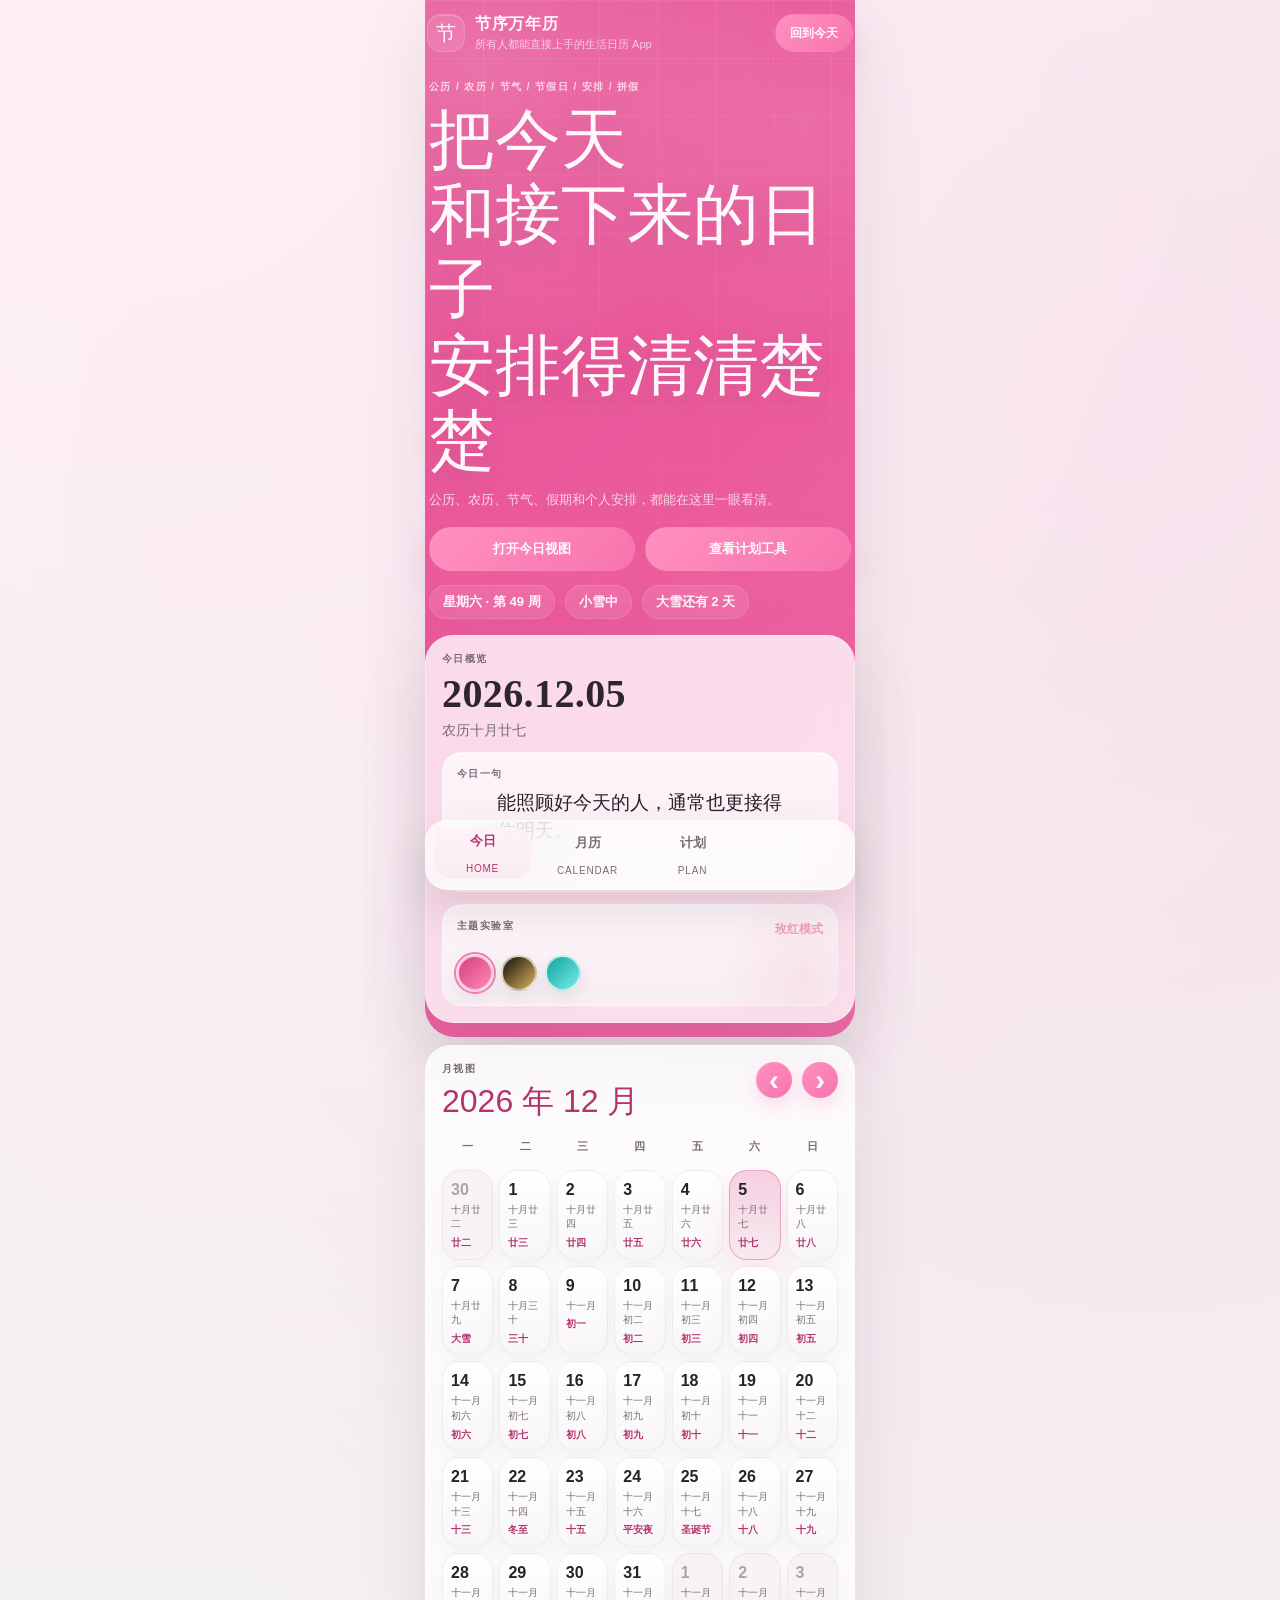
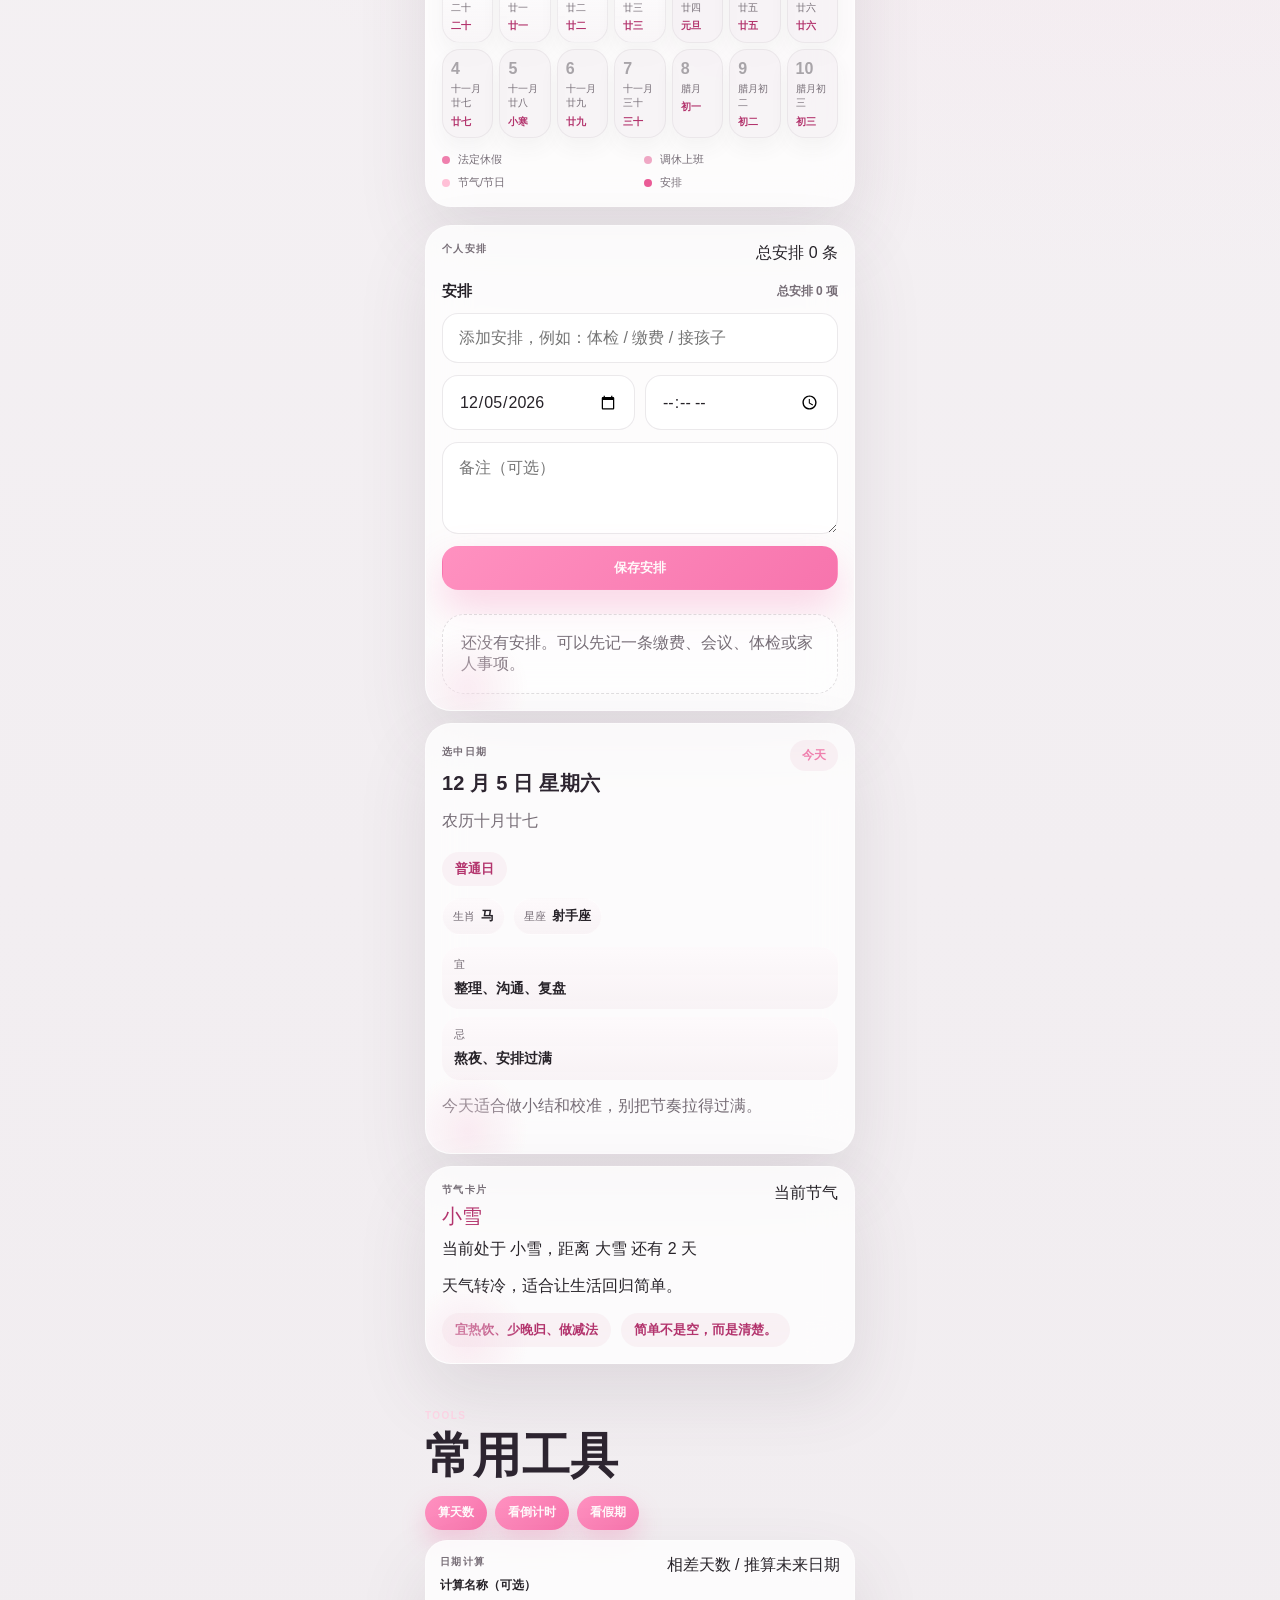
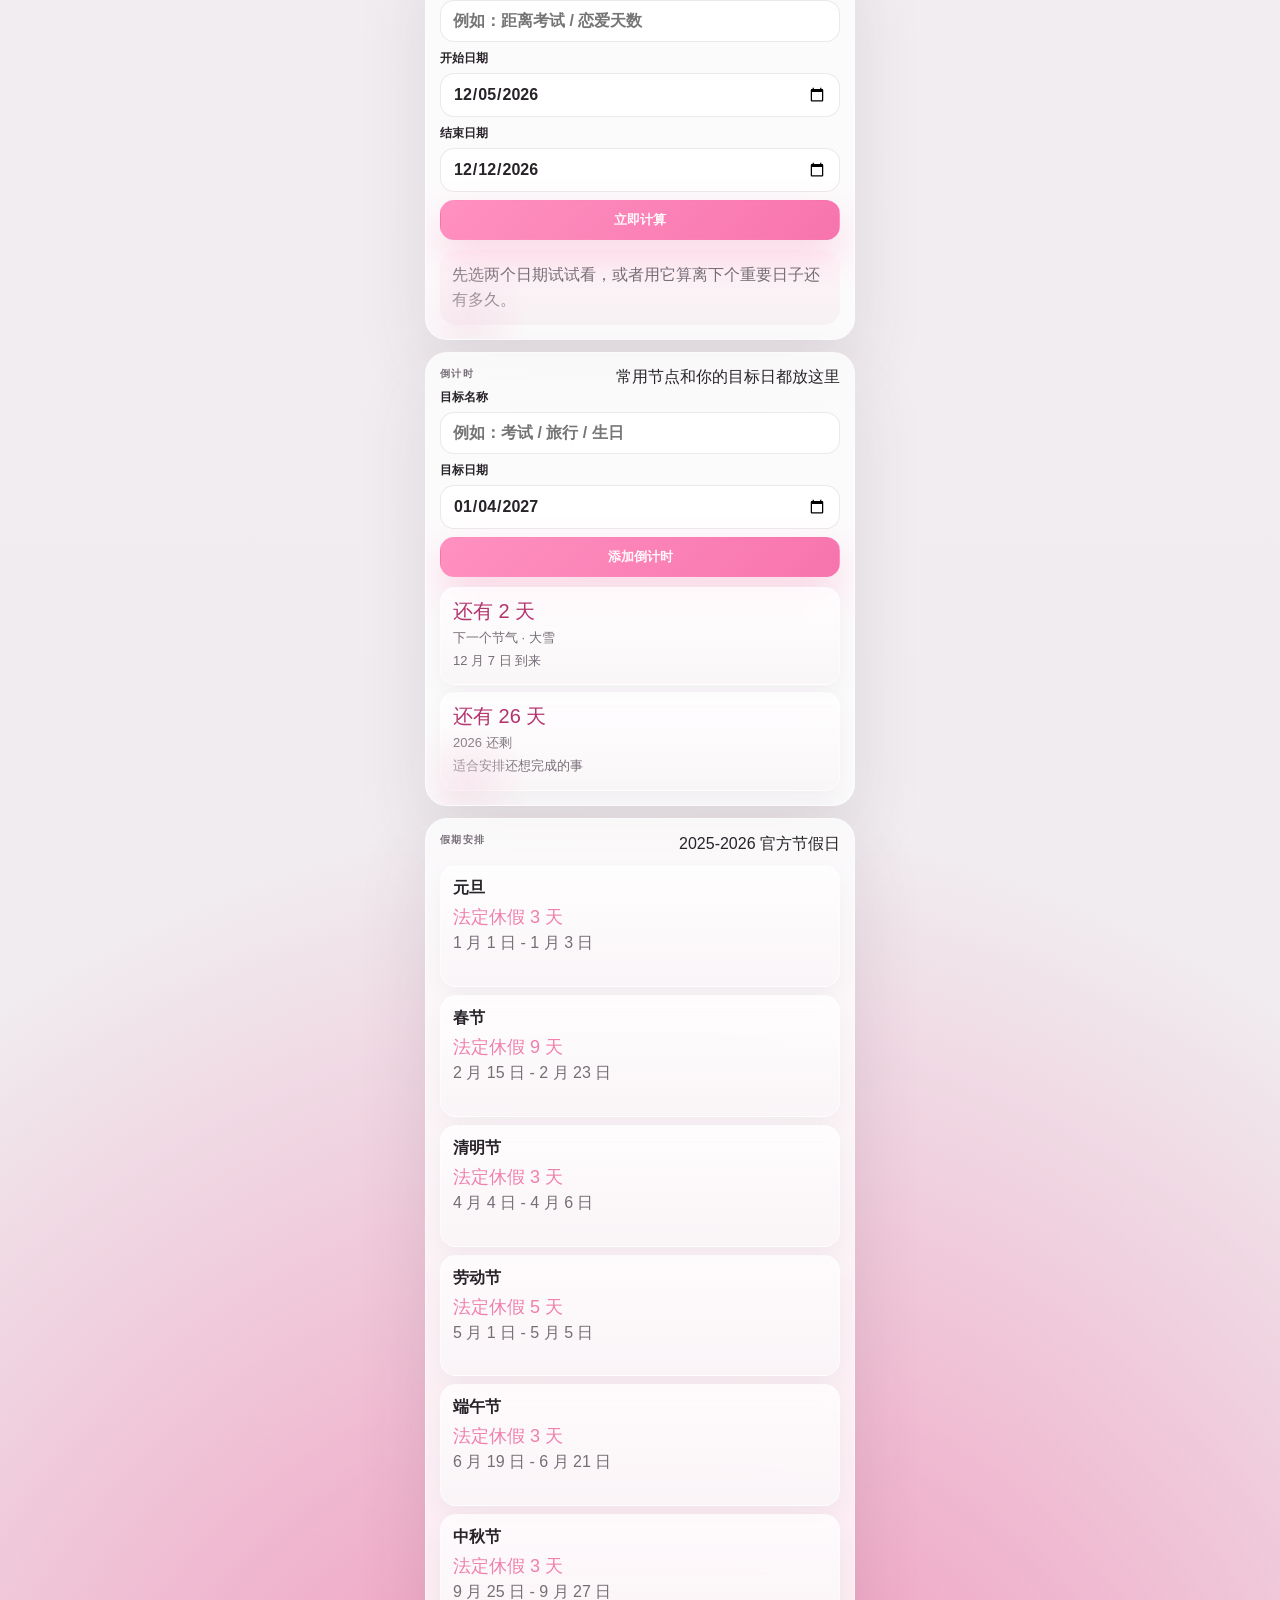
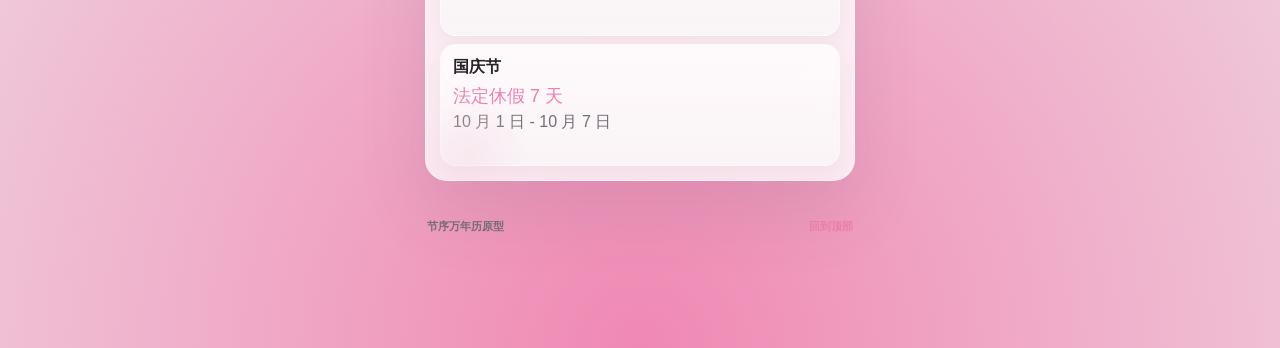
==== commit 53569c80: "Tighten month navigation buttons" ====
--- a/index.html
+++ b/index.html
@@ -15,7 +15,7 @@
     <link rel="manifest" href="./manifest.webmanifest" />
     <link rel="icon" href="./assets/icon-calendar.svg" type="image/svg+xml" />
     <link rel="apple-touch-icon" href="./assets/icon-calendar.svg" />
-    <link rel="stylesheet" href="./styles.css?v=26" />
+    <link rel="stylesheet" href="./styles.css?v=27" />
   </head>
   <body>
     <div class="app-shell">
@@ -284,6 +284,6 @@
 
     <script src="./calendar-data.js"></script>
     <script src="./user-data-store.js"></script>
-    <script src="./script.js?v=26"></script>
+    <script src="./script.js?v=27"></script>
   </body>
 </html>
--- a/styles.css
+++ b/styles.css
@@ -2140,7 +2140,7 @@
 
 .calendar-toolbar {
   display: block !important;
-  padding-right: 182px !important;
+  padding-right: 92px !important;
 }
 
 .calendar-toolbar h3 {
@@ -2151,9 +2151,20 @@
 .calendar-toolbar .toolbar-actions {
   position: absolute !important;
   top: 0;
-  right: 58px;
-  flex: 0 0 116px;
-  width: 116px !important;
+  right: 56px;
+  flex: 0 0 82px;
+  width: 82px !important;
+  gap: 10px;
+}
+
+.calendar-toolbar .icon-button {
+  width: 36px;
+  height: 36px;
+  min-height: 36px;
+  padding: 0;
+  font-size: 30px;
+  line-height: 1;
+  box-shadow: 0 8px 18px rgba(244, 106, 165, 0.2);
 }
 
 @media (min-width: 761px) {
@@ -2162,8 +2173,8 @@
   }
 
   .calendar-toolbar .toolbar-actions {
-    flex-basis: 102px;
+    flex-basis: 82px;
     right: 0;
-    width: 102px !important;
-  }
-}
+    width: 82px !important;
+  }
+}
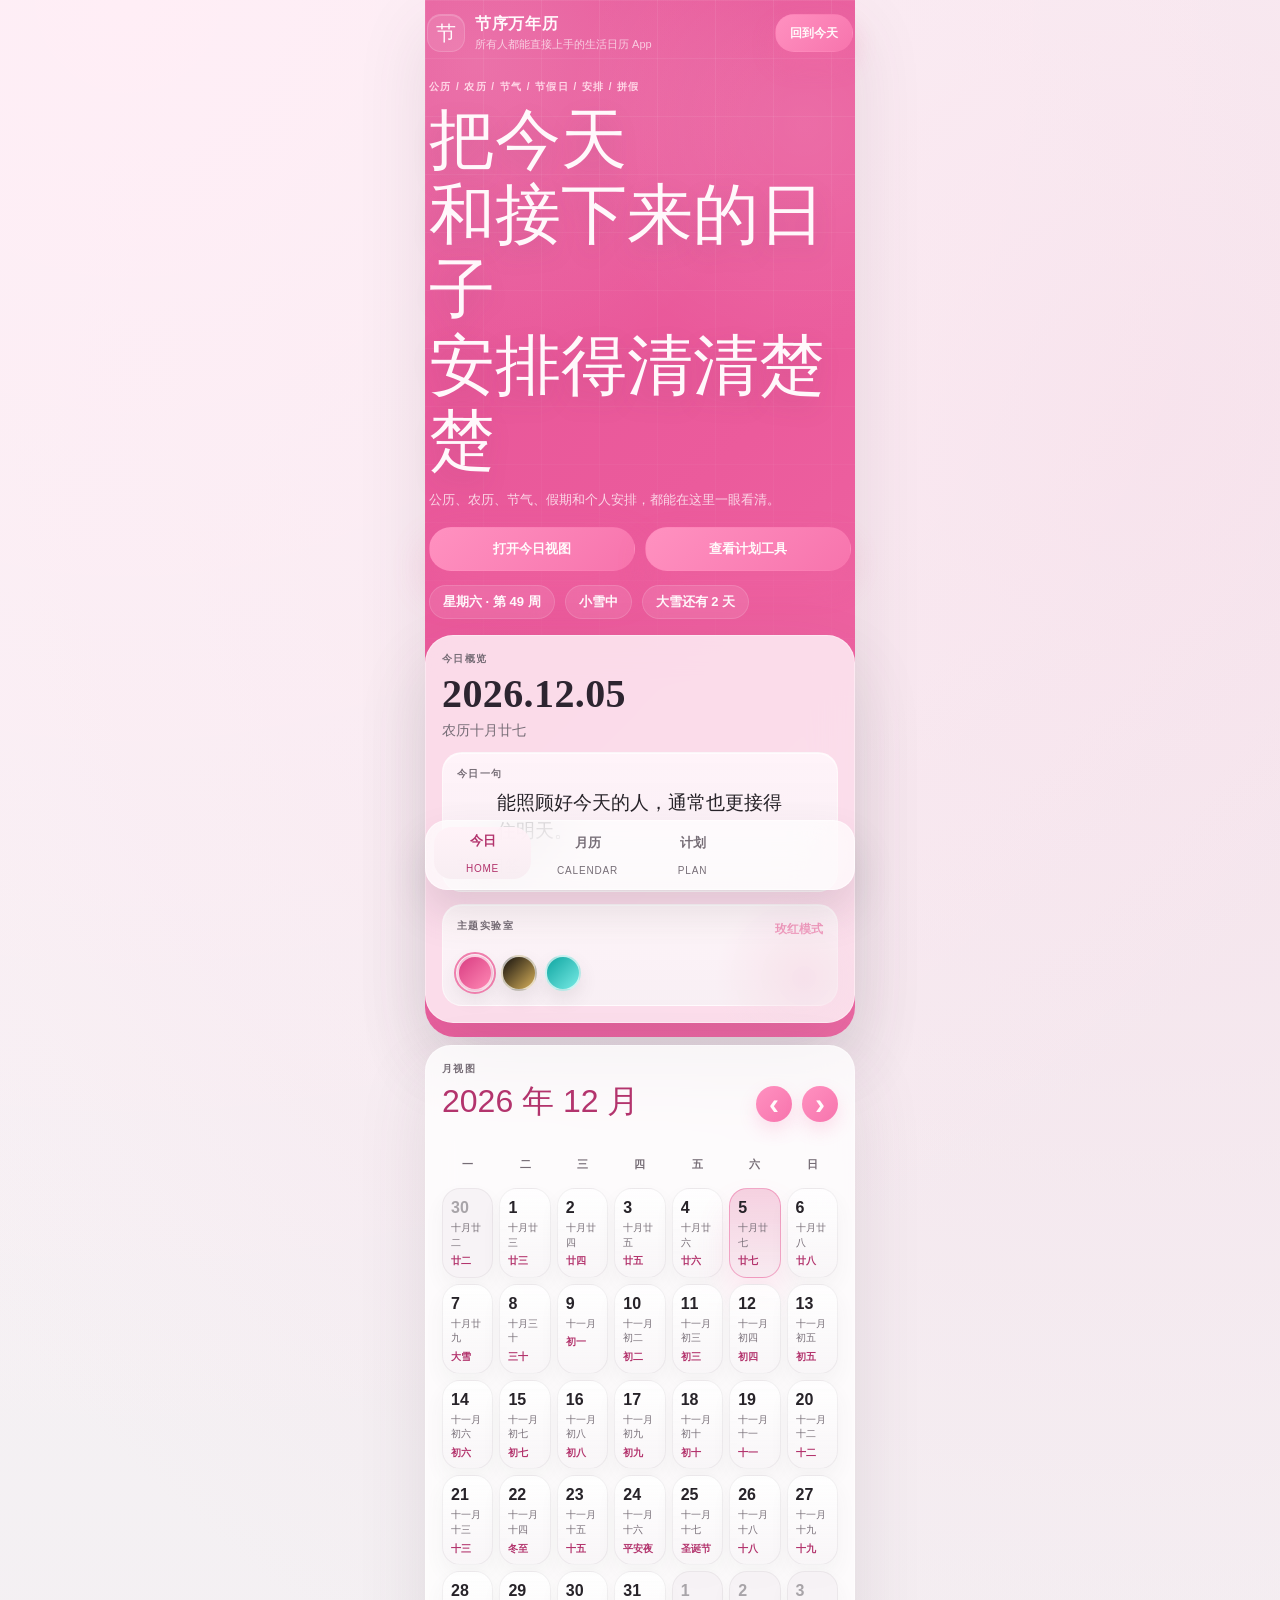
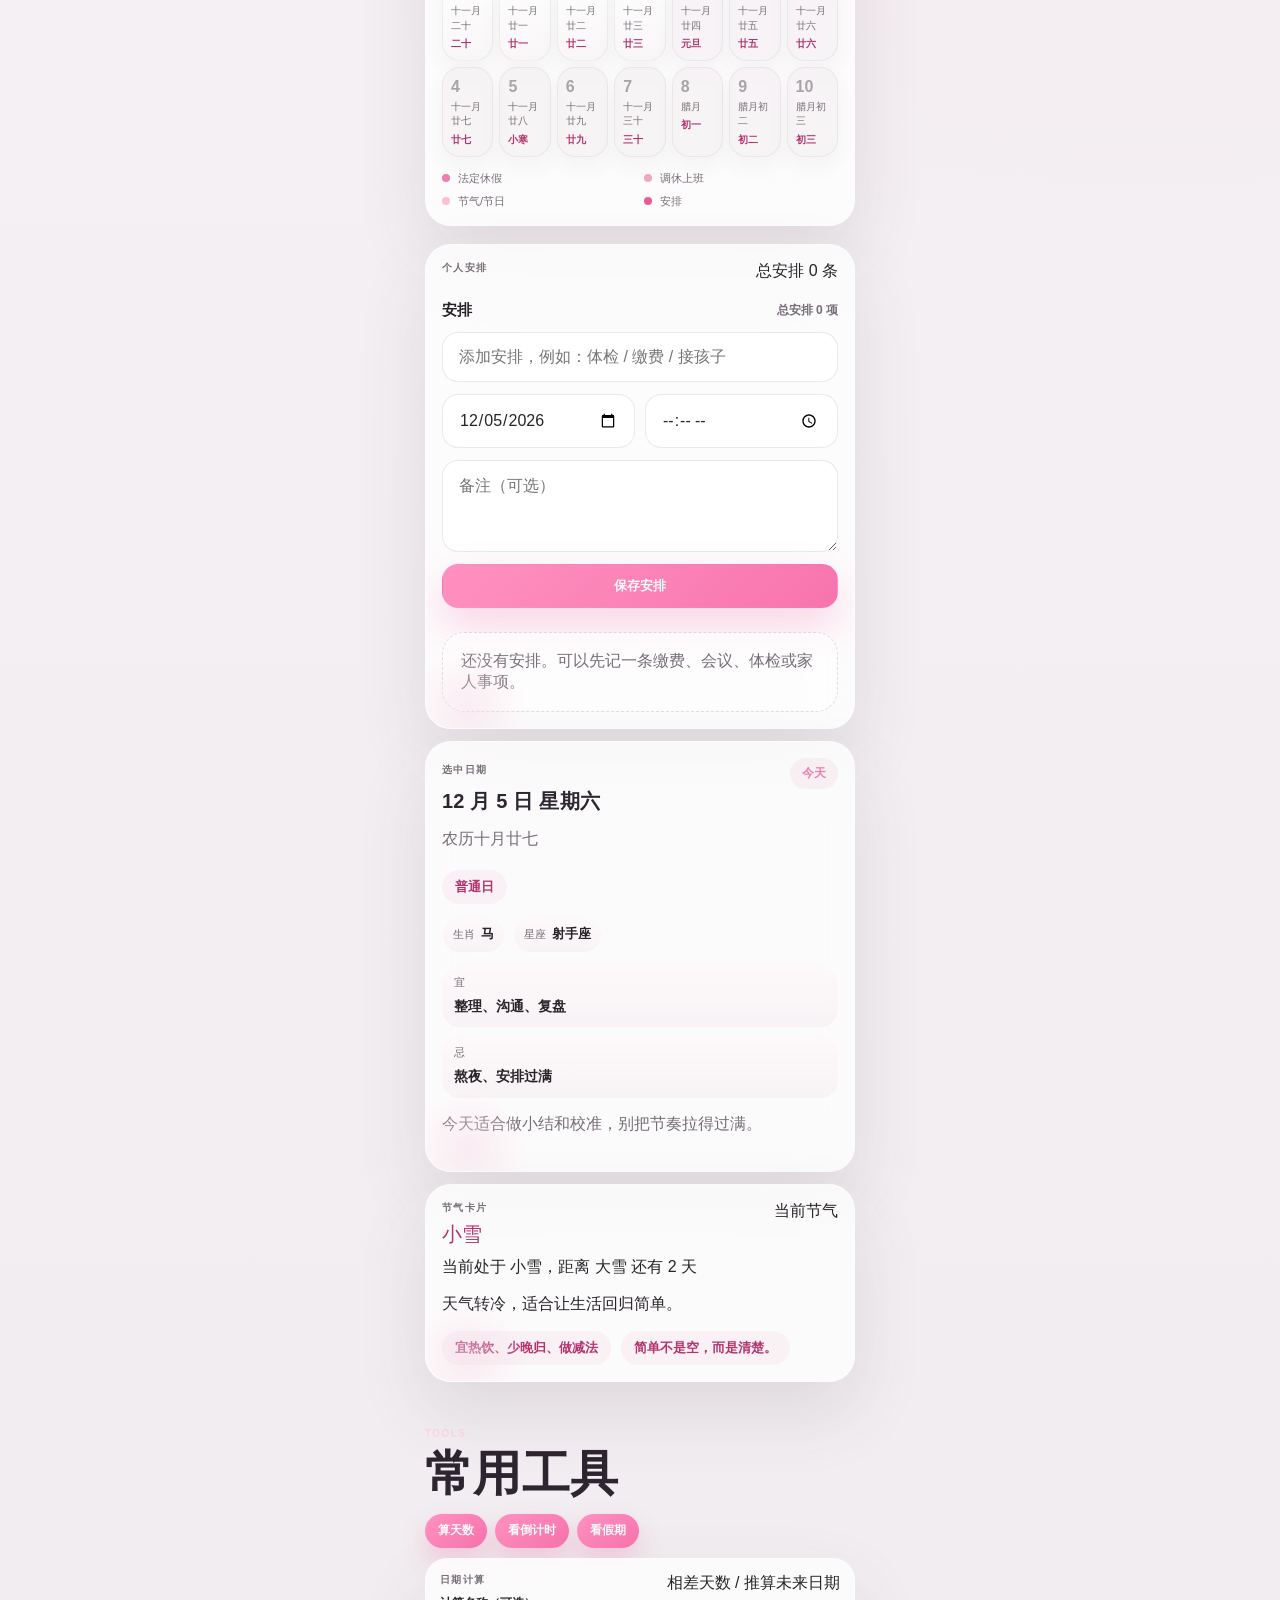
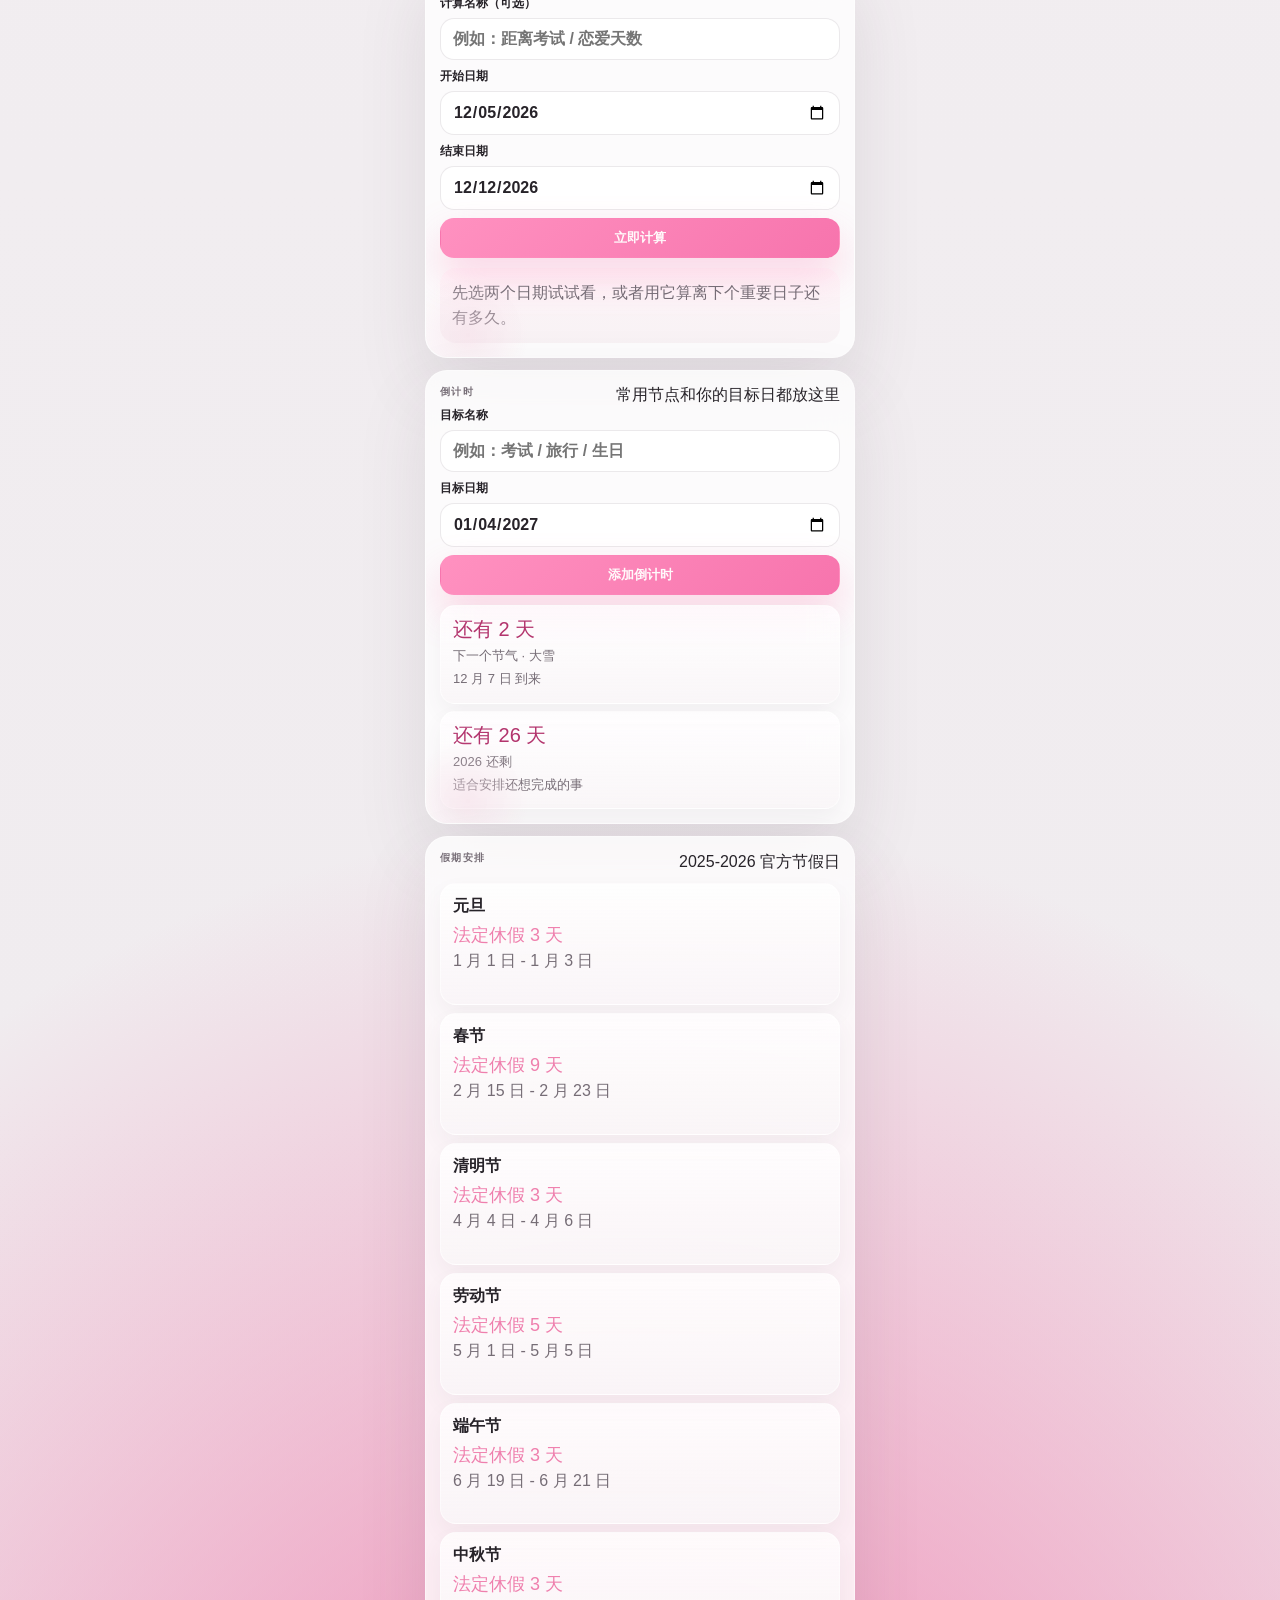
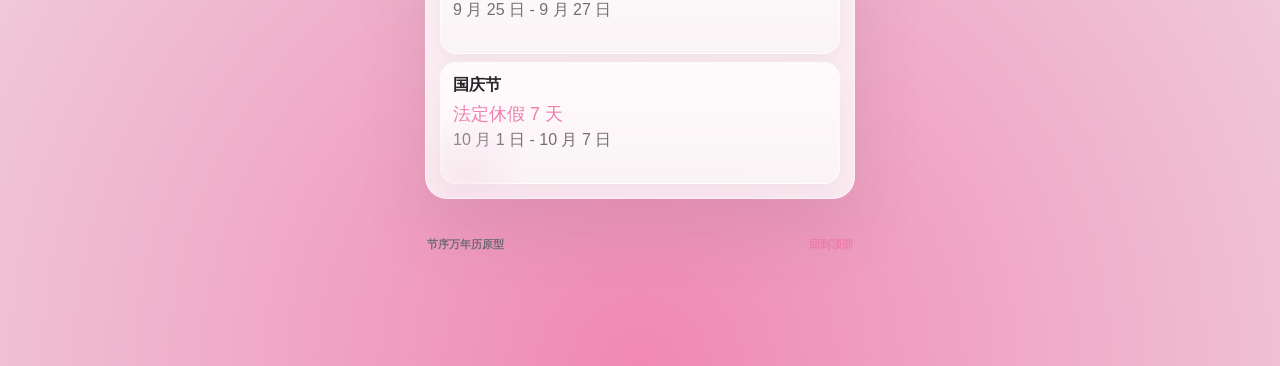
==== commit 2ed6a0cb: "Align month navigation with header" ====
--- a/index.html
+++ b/index.html
@@ -15,7 +15,7 @@
     <link rel="manifest" href="./manifest.webmanifest" />
     <link rel="icon" href="./assets/icon-calendar.svg" type="image/svg+xml" />
     <link rel="apple-touch-icon" href="./assets/icon-calendar.svg" />
-    <link rel="stylesheet" href="./styles.css?v=27" />
+    <link rel="stylesheet" href="./styles.css?v=28" />
   </head>
   <body>
     <div class="app-shell">
@@ -284,6 +284,6 @@
 
     <script src="./calendar-data.js"></script>
     <script src="./user-data-store.js"></script>
-    <script src="./script.js?v=27"></script>
+    <script src="./script.js?v=28"></script>
   </body>
 </html>
--- a/styles.css
+++ b/styles.css
@@ -2140,7 +2140,8 @@
 
 .calendar-toolbar {
   display: block !important;
-  padding-right: 92px !important;
+  min-height: 72px;
+  padding-right: 110px !important;
 }
 
 .calendar-toolbar h3 {
@@ -2150,8 +2151,8 @@
 
 .calendar-toolbar .toolbar-actions {
   position: absolute !important;
-  top: 0;
-  right: 56px;
+  top: 24px;
+  right: 72px;
   flex: 0 0 82px;
   width: 82px !important;
   gap: 10px;
@@ -2167,6 +2168,10 @@
   box-shadow: 0 8px 18px rgba(244, 106, 165, 0.2);
 }
 
+.calendar-panel .weekday-row {
+  margin-top: 18px;
+}
+
 @media (min-width: 761px) {
   .calendar-toolbar h3 {
     max-width: calc(100% - 110px);
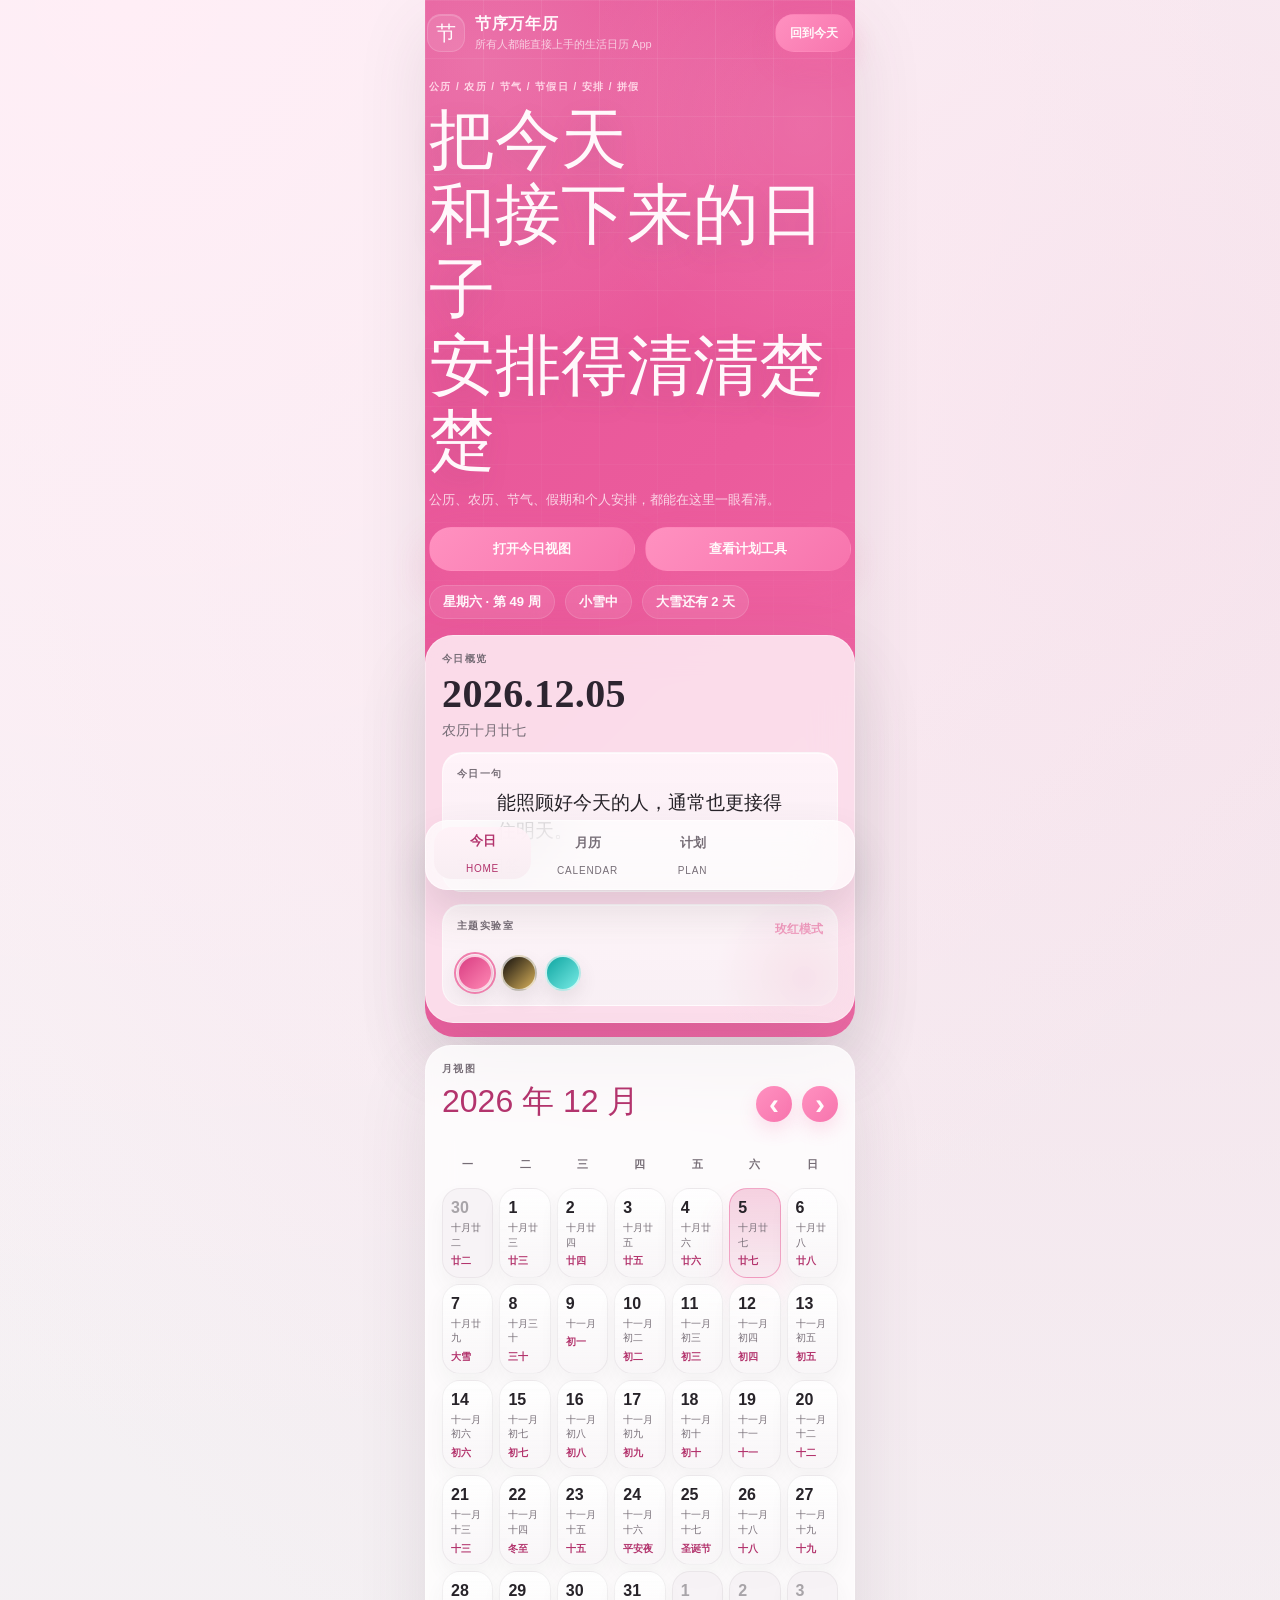
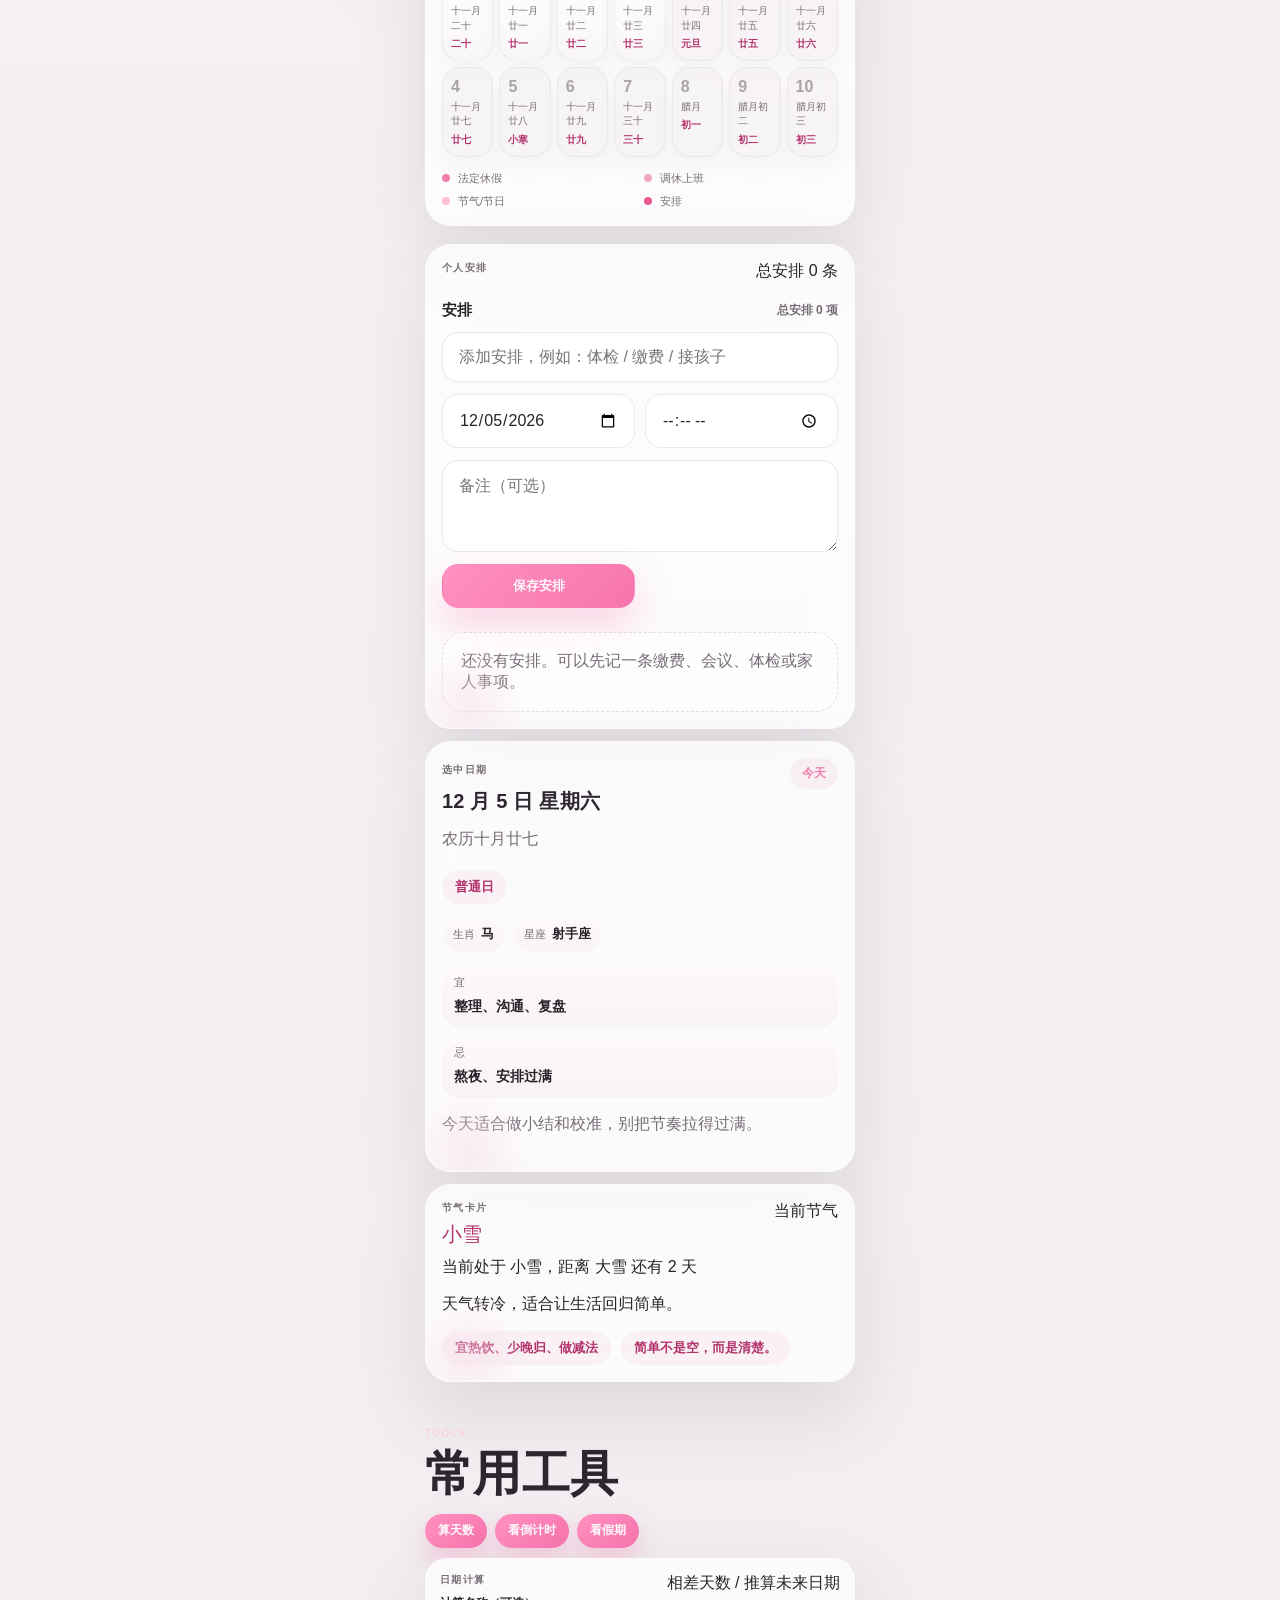
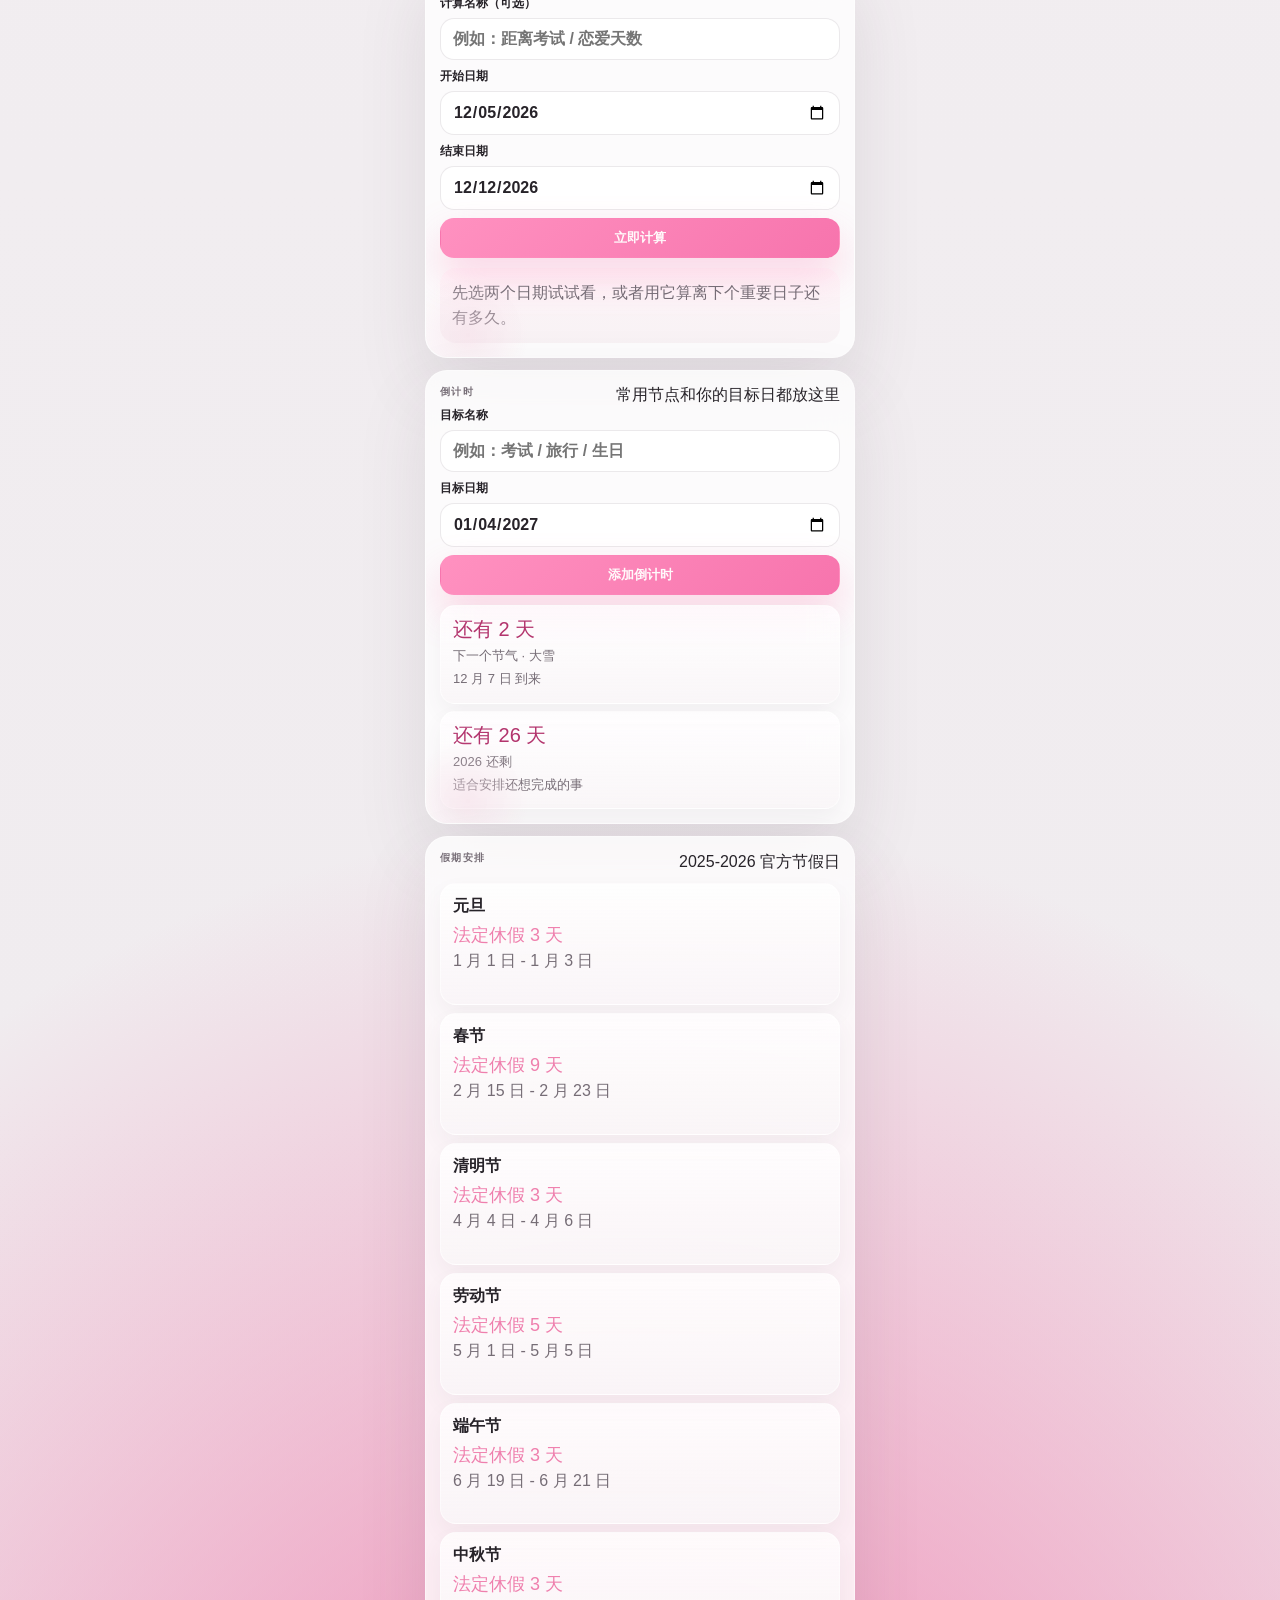
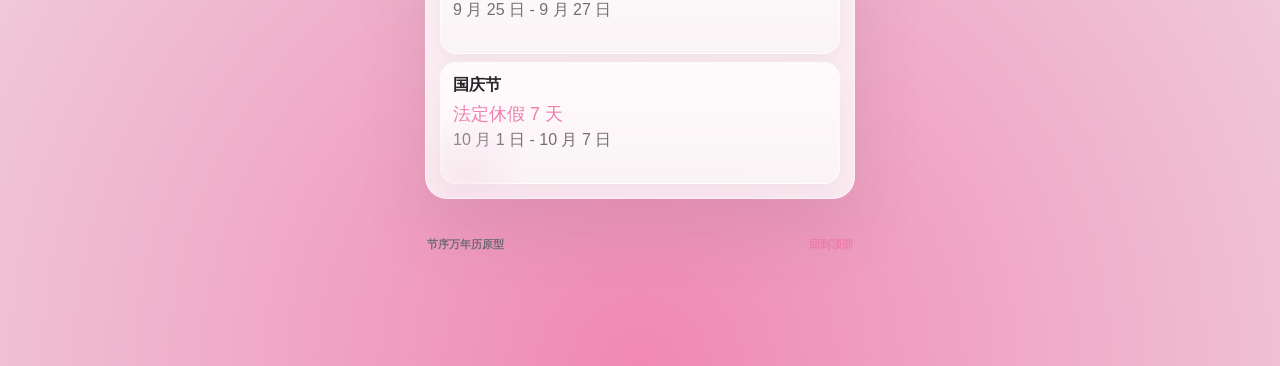
==== commit 7af40eec: "Add schedule editing" ====
--- a/index.html
+++ b/index.html
@@ -15,7 +15,7 @@
     <link rel="manifest" href="./manifest.webmanifest" />
     <link rel="icon" href="./assets/icon-calendar.svg" type="image/svg+xml" />
     <link rel="apple-touch-icon" href="./assets/icon-calendar.svg" />
-    <link rel="stylesheet" href="./styles.css?v=28" />
+    <link rel="stylesheet" href="./styles.css?v=29" />
   </head>
   <body>
     <div class="app-shell">
@@ -125,7 +125,10 @@
                       <input id="scheduleTimeInput" name="time" type="time" />
                     </div>
                     <textarea id="scheduleNoteInput" name="note" rows="3" maxlength="80" placeholder="备注（可选）"></textarea>
-                    <button type="submit" class="button primary small">保存安排</button>
+                    <div class="schedule-form-actions">
+                      <button type="submit" class="button primary small" id="scheduleSubmitButton">保存安排</button>
+                      <button type="button" class="button secondary small is-hidden" id="scheduleEditCancelButton">取消修改</button>
+                    </div>
                   </form>
                   <div class="schedule-list" id="scheduleList"></div>
                 </div>
@@ -284,6 +287,6 @@
 
     <script src="./calendar-data.js"></script>
     <script src="./user-data-store.js"></script>
-    <script src="./script.js?v=28"></script>
+    <script src="./script.js?v=29"></script>
   </body>
 </html>
--- a/styles.css
+++ b/styles.css
@@ -1019,6 +1019,12 @@
   gap: 10px;
 }
 
+.schedule-form-actions {
+  display: grid;
+  grid-template-columns: repeat(2, minmax(0, 1fr));
+  gap: 10px;
+}
+
 .planner-list,
 .schedule-list {
   display: grid;
@@ -1072,6 +1078,10 @@
 }
 
 .swipe-row.is-revealed .swipe-surface {
+  transform: translateX(-136px);
+}
+
+.countdown-swipe-row.is-revealed .swipe-surface {
   transform: translateX(-86px);
 }
 
@@ -1080,20 +1090,40 @@
   inset: 0 0 0 auto;
   z-index: 0;
   display: flex;
-  width: 86px;
+  width: 136px;
   align-items: stretch;
   justify-content: flex-end;
 }
 
+.countdown-swipe-row .swipe-actions {
+  width: 86px;
+}
+
+.swipe-actions .schedule-edit,
 .swipe-actions .schedule-remove,
 .swipe-actions .countdown-remove {
-  width: 86px;
+  width: 68px;
   height: 100%;
   min-height: 100%;
   margin: 0;
   padding: 0 12px;
+  box-shadow: none;
+}
+
+.swipe-actions .schedule-edit {
+  color: var(--accent-dark);
+  background: rgba(255, 241, 247, 0.96);
+}
+
+.swipe-actions .schedule-remove,
+.swipe-actions .countdown-remove {
+  color: #fffafb;
   border-radius: 0 22px 22px 0;
-  box-shadow: none;
+  background: linear-gradient(135deg, var(--button-start), var(--button-end));
+}
+
+.swipe-actions .countdown-remove {
+  width: 86px;
 }
 
 .schedule-item.is-done {
@@ -1102,6 +1132,7 @@
 }
 
 .schedule-toggle,
+.schedule-edit,
 .schedule-remove {
   display: inline-flex;
   align-items: center;
@@ -1885,7 +1916,11 @@
 }
 
 .swipe-actions .schedule-remove {
-  width: 86px;
+  width: 68px;
+}
+
+.swipe-actions .schedule-edit {
+  width: 68px;
 }
 
 .tool-grid,
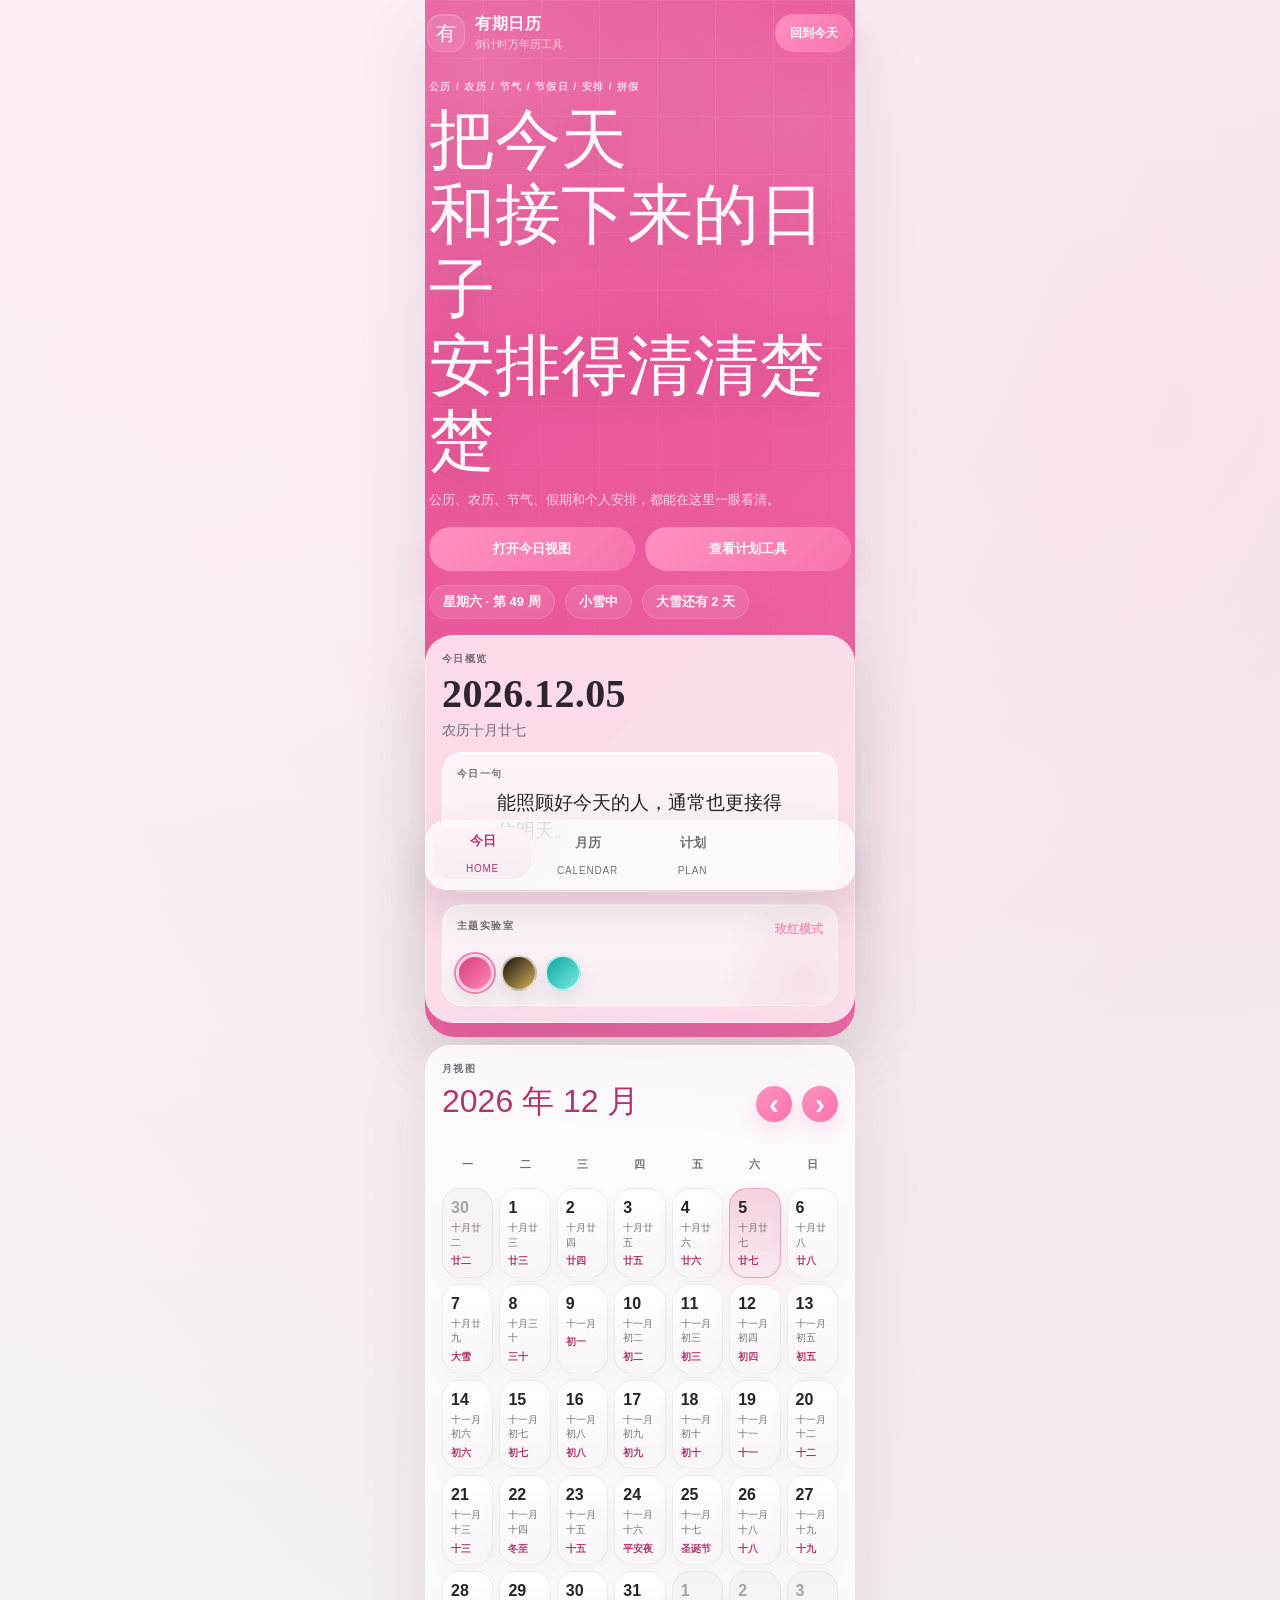
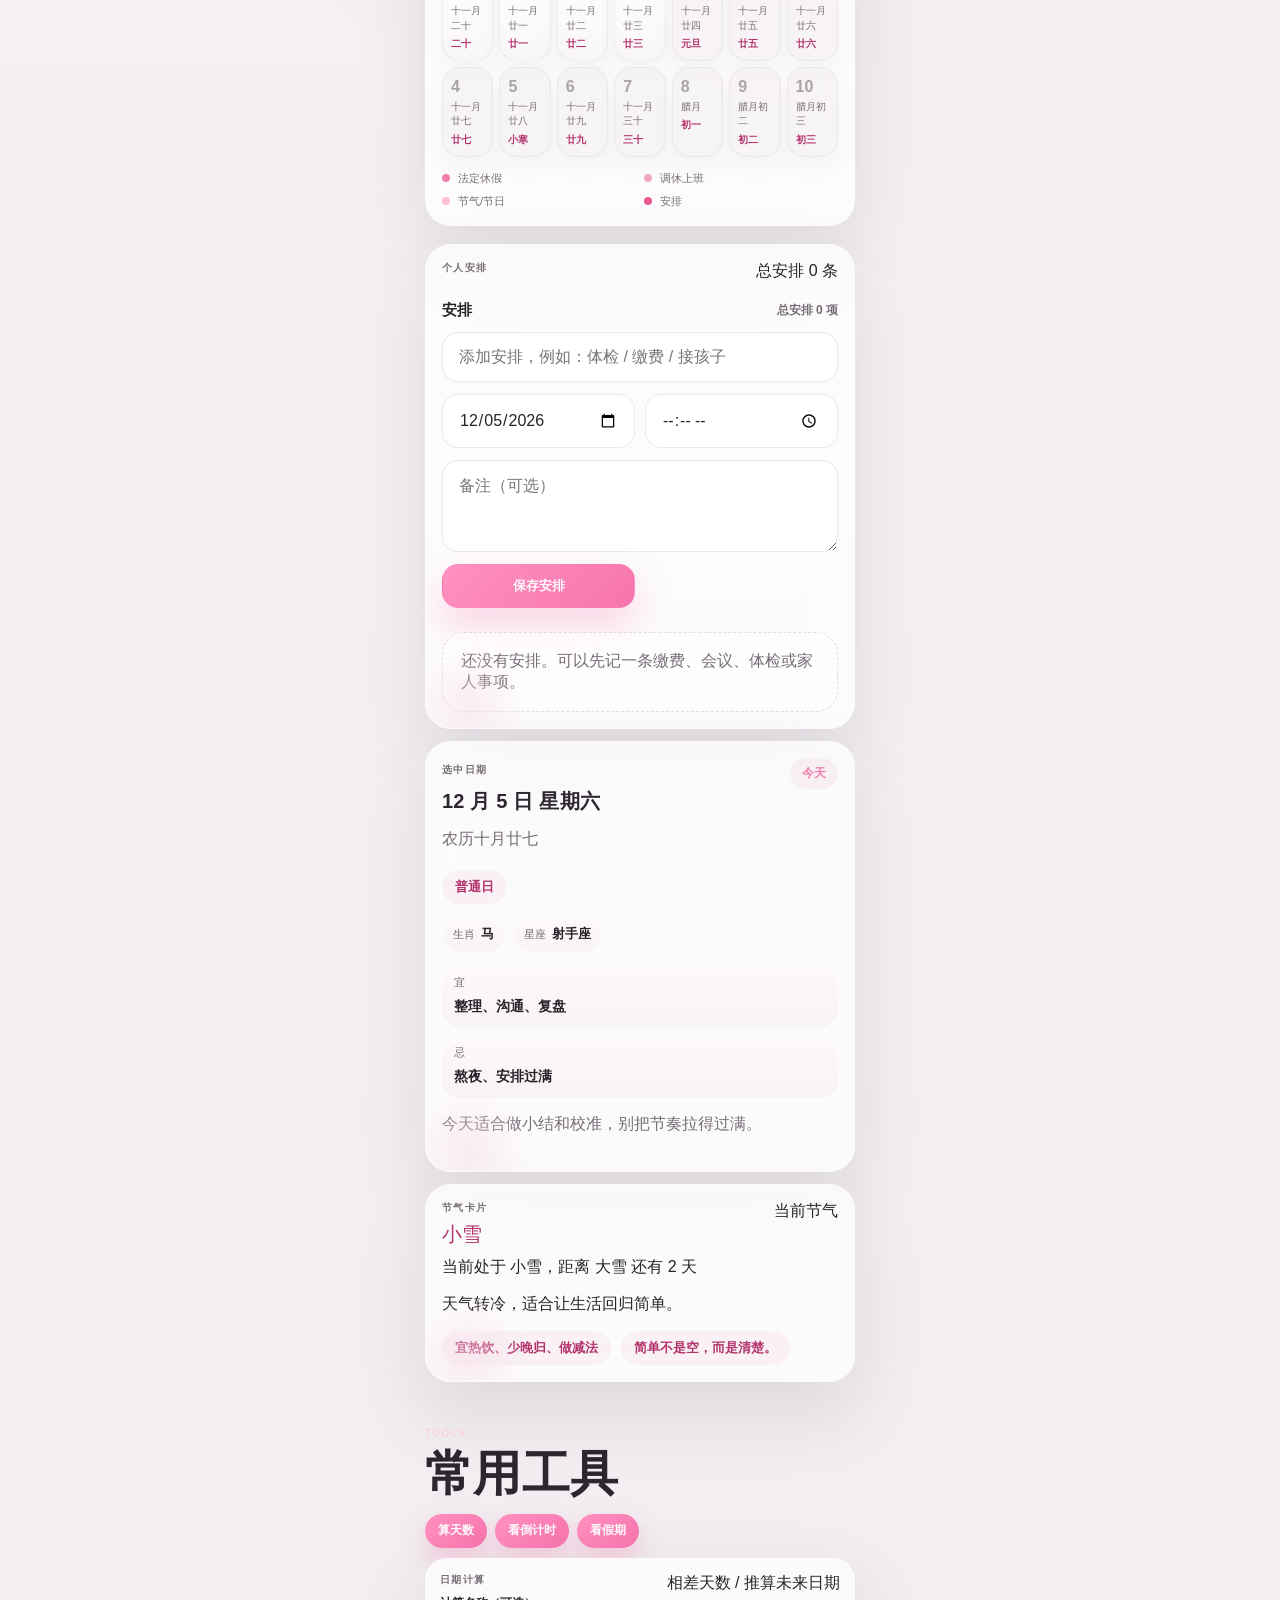
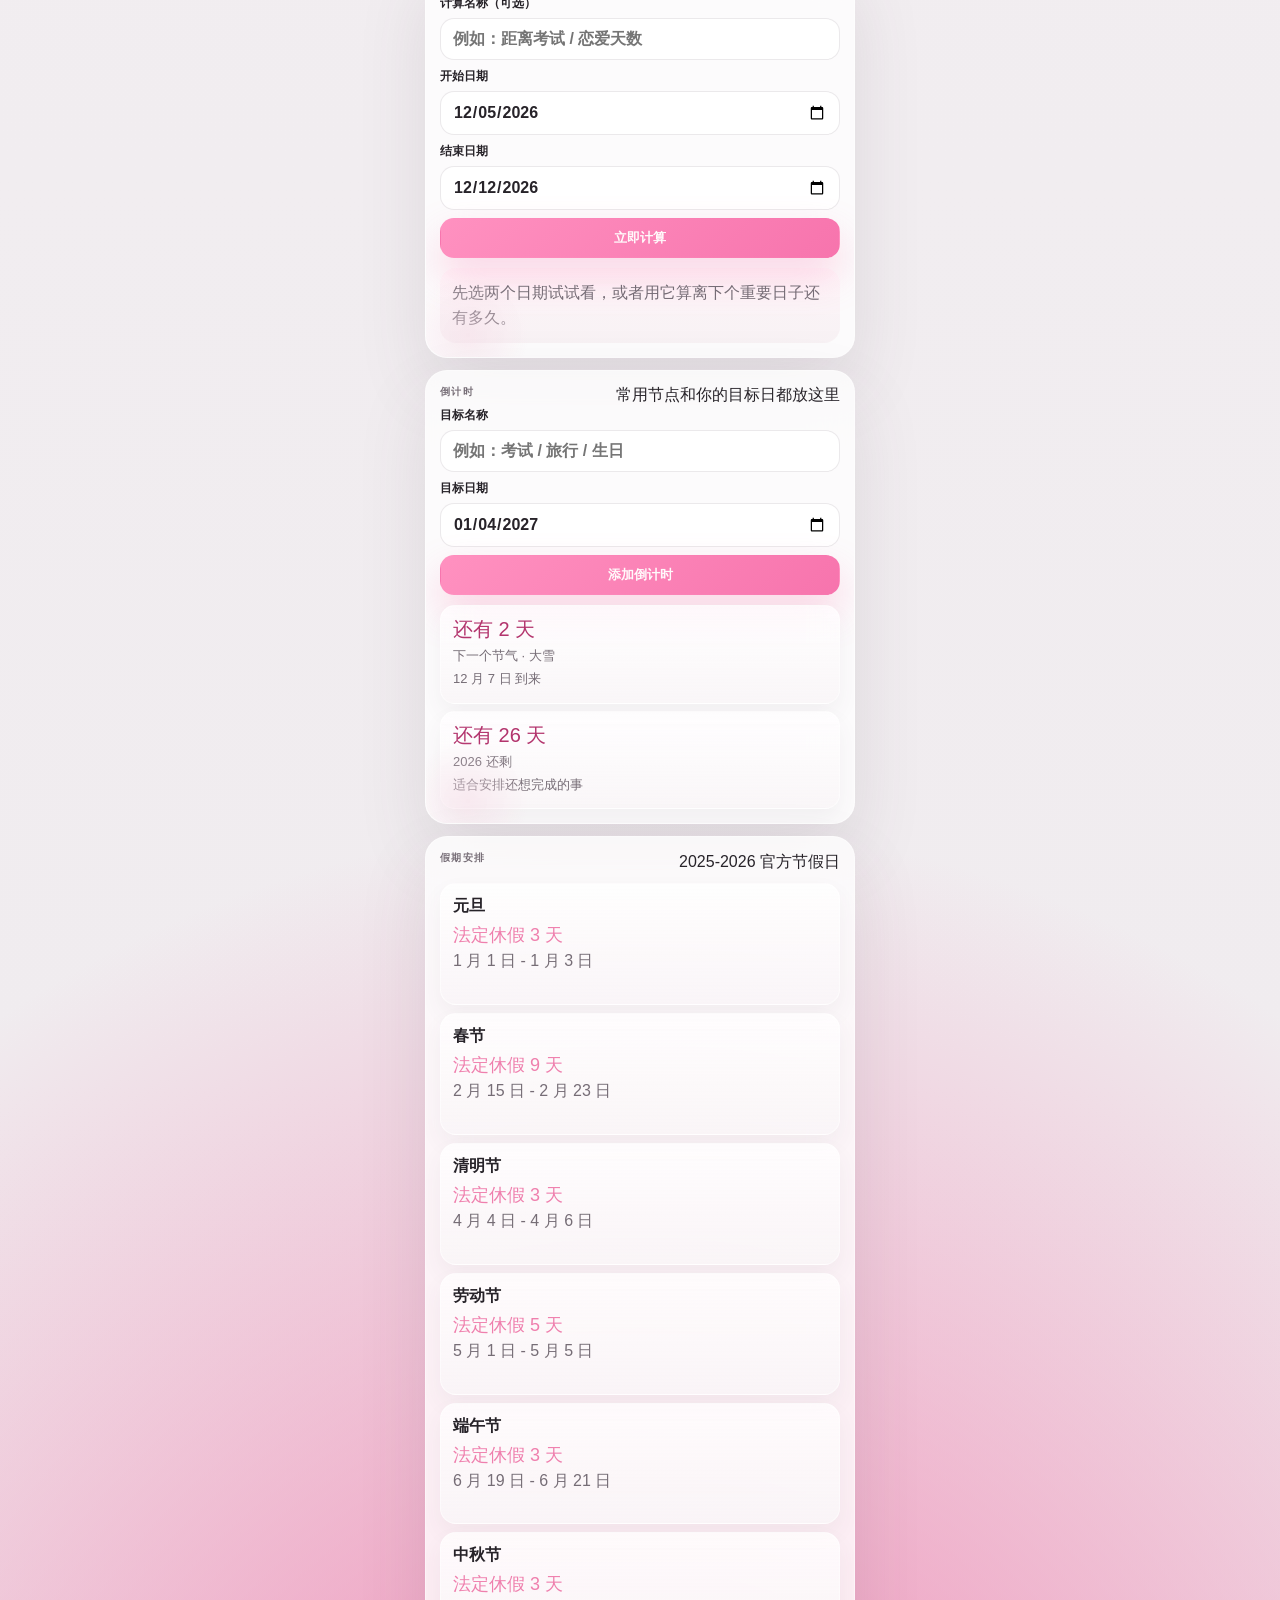
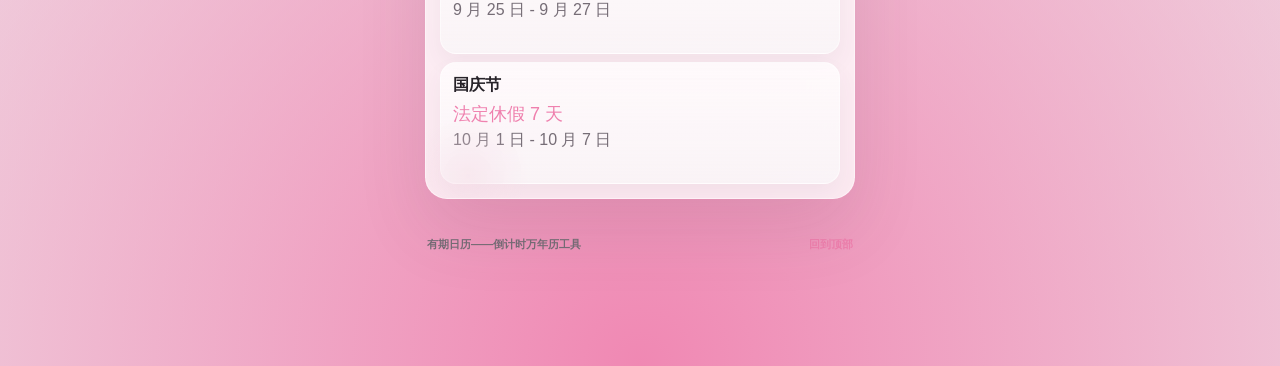
==== commit 8a854e32: "Rename app to Youqi Calendar" ====
--- a/index.html
+++ b/index.html
@@ -3,29 +3,29 @@
   <head>
     <meta charset="utf-8" />
     <meta name="viewport" content="width=device-width, initial-scale=1" />
-    <title>节序万年历</title>
+    <title>有期日历——倒计时万年历工具</title>
     <meta
       name="description"
-      content="一款融合公历、农历、节气、法定节假日、轻量黄历、个人安排、倒计时与拼假建议的万年历原型。"
+      content="有期日历——倒计时万年历工具，融合公历、农历、节气、法定节假日、轻量黄历、个人安排、倒计时与拼假建议。"
     />
     <meta name="theme-color" content="#ea5b96" />
     <meta name="apple-mobile-web-app-capable" content="yes" />
     <meta name="apple-mobile-web-app-status-bar-style" content="default" />
-    <meta name="apple-mobile-web-app-title" content="节序万年历" />
+    <meta name="apple-mobile-web-app-title" content="有期日历" />
     <link rel="manifest" href="./manifest.webmanifest" />
     <link rel="icon" href="./assets/icon-calendar.svg" type="image/svg+xml" />
     <link rel="apple-touch-icon" href="./assets/icon-calendar.svg" />
-    <link rel="stylesheet" href="./styles.css?v=29" />
+    <link rel="stylesheet" href="./styles.css?v=34" />
   </head>
   <body>
     <div class="app-shell">
       <header class="hero" id="top">
         <nav class="nav" aria-label="主导航">
           <a class="brand" href="#top">
-            <span class="brand-mark">节</span>
+            <span class="brand-mark">有</span>
             <span class="brand-copy">
-              <strong>节序万年历</strong>
-              <small>所有人都能直接上手的生活日历 App</small>
+              <strong>有期日历</strong>
+              <small>倒计时万年历工具</small>
             </span>
           </a>
           <div class="nav-actions">
@@ -249,7 +249,7 @@
       </main>
 
       <footer class="footer">
-        <span>节序万年历原型</span>
+        <span>有期日历——倒计时万年历工具</span>
         <a href="#top">回到顶部</a>
       </footer>
 
--- a/styles.css
+++ b/styles.css
@@ -2218,3 +2218,93 @@
     width: 82px !important;
   }
 }
+
+@media (max-width: 760px) {
+  .calendar-panel {
+    padding: 12px;
+  }
+
+  .calendar-toolbar {
+    min-height: 58px;
+    padding-right: 94px !important;
+  }
+
+  .calendar-toolbar h3 {
+    font-size: 30px;
+    line-height: 1.04;
+  }
+
+  .calendar-toolbar .toolbar-actions {
+    top: 8px;
+    right: 12px;
+    gap: 8px;
+  }
+
+  .calendar-toolbar .icon-button {
+    width: 34px;
+    height: 34px;
+    min-height: 34px;
+    font-size: 26px;
+  }
+
+  .calendar-panel .weekday-row {
+    margin: 8px 0 6px;
+  }
+
+  .weekday-row,
+  .calendar-grid {
+    gap: 4px;
+  }
+
+  .weekday-row span {
+    min-height: 20px;
+    font-size: 10px;
+  }
+
+  .day-cell {
+    min-height: 78px;
+    gap: 4px;
+    padding: 9px 6px 7px;
+    border-radius: 15px;
+  }
+
+  .day-top {
+    gap: 2px;
+  }
+
+  .day-number {
+    font-size: 14px;
+  }
+
+  .day-badge {
+    width: 13px;
+    height: 13px;
+    font-size: 6px;
+  }
+
+  .day-label,
+  .day-note {
+    font-size: 9px;
+    line-height: 1.3;
+  }
+
+  .schedule-markers {
+    gap: 3px;
+    margin-top: 2px;
+  }
+
+  .schedule-markers i {
+    width: 8px;
+    height: 8px;
+  }
+
+  .legend {
+    gap: 6px;
+    margin-top: 8px;
+    font-size: 10px;
+  }
+
+  .legend span {
+    gap: 6px;
+  }
+}
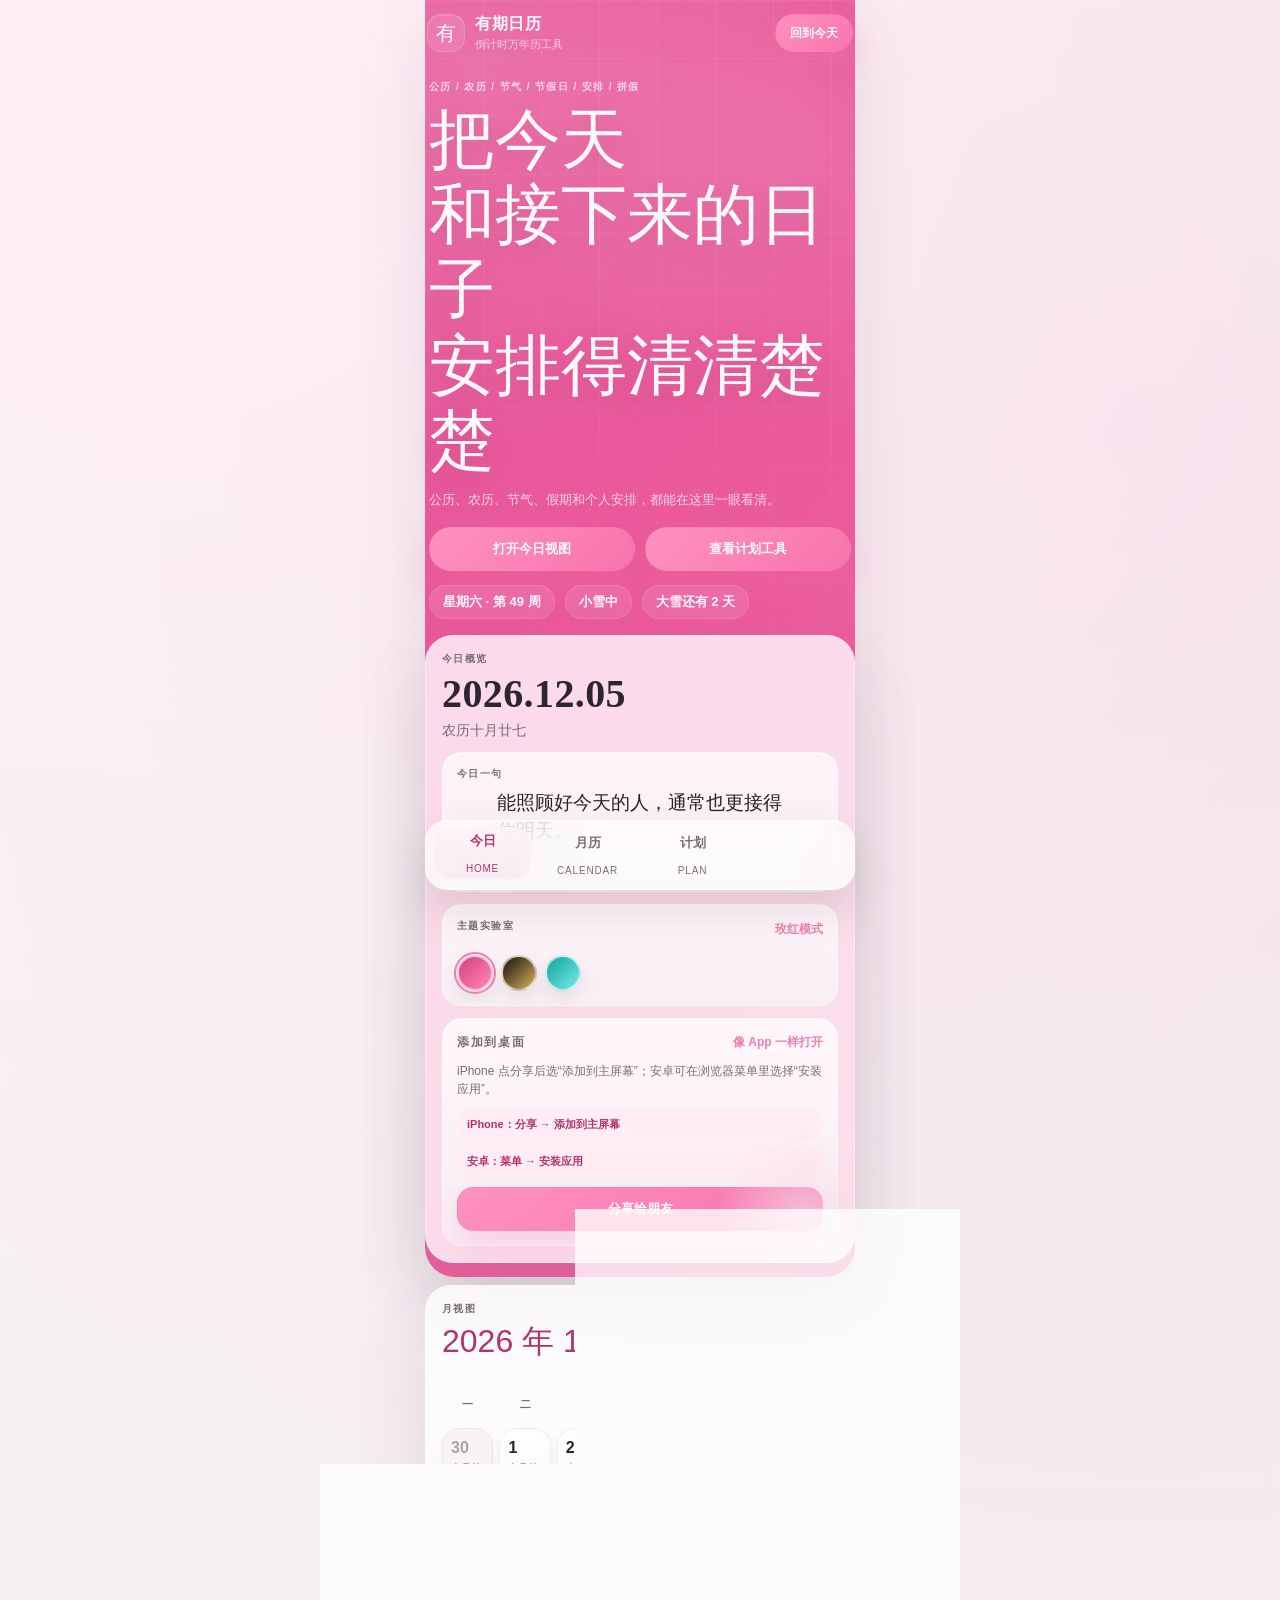
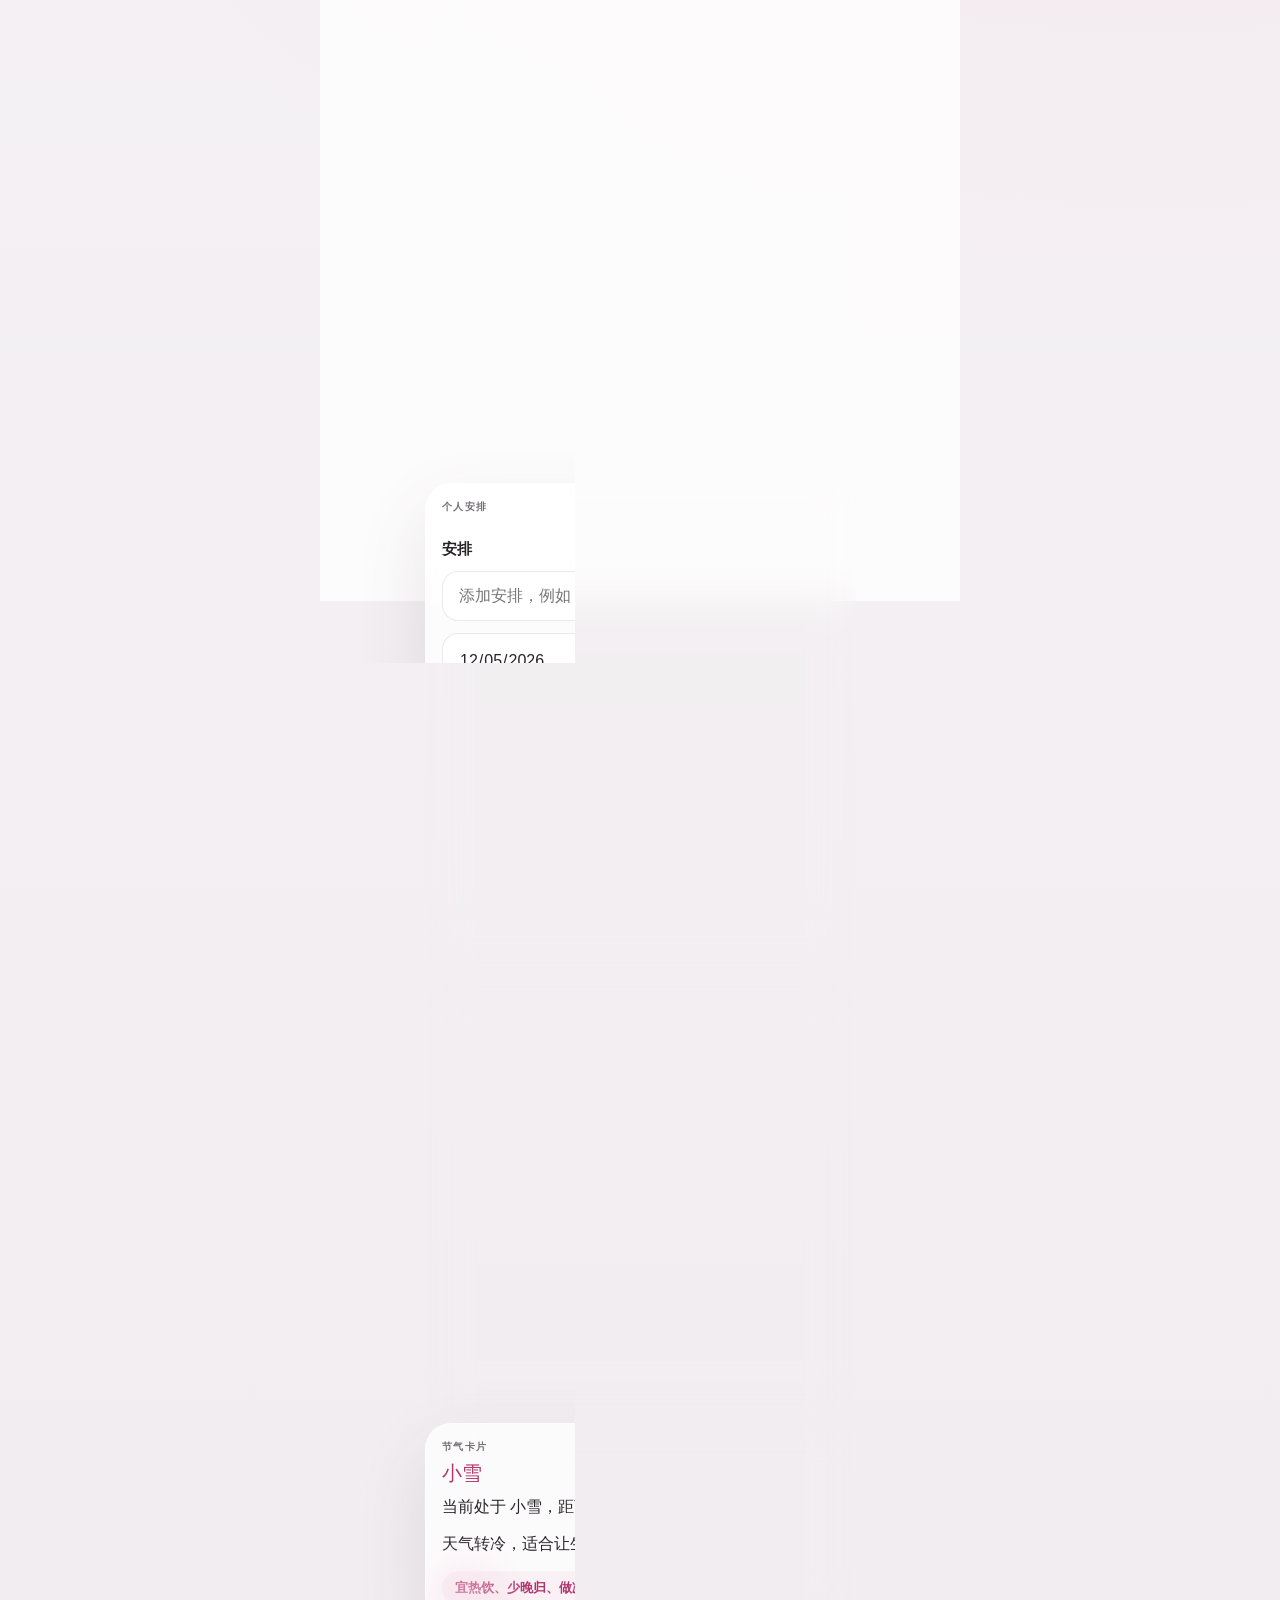
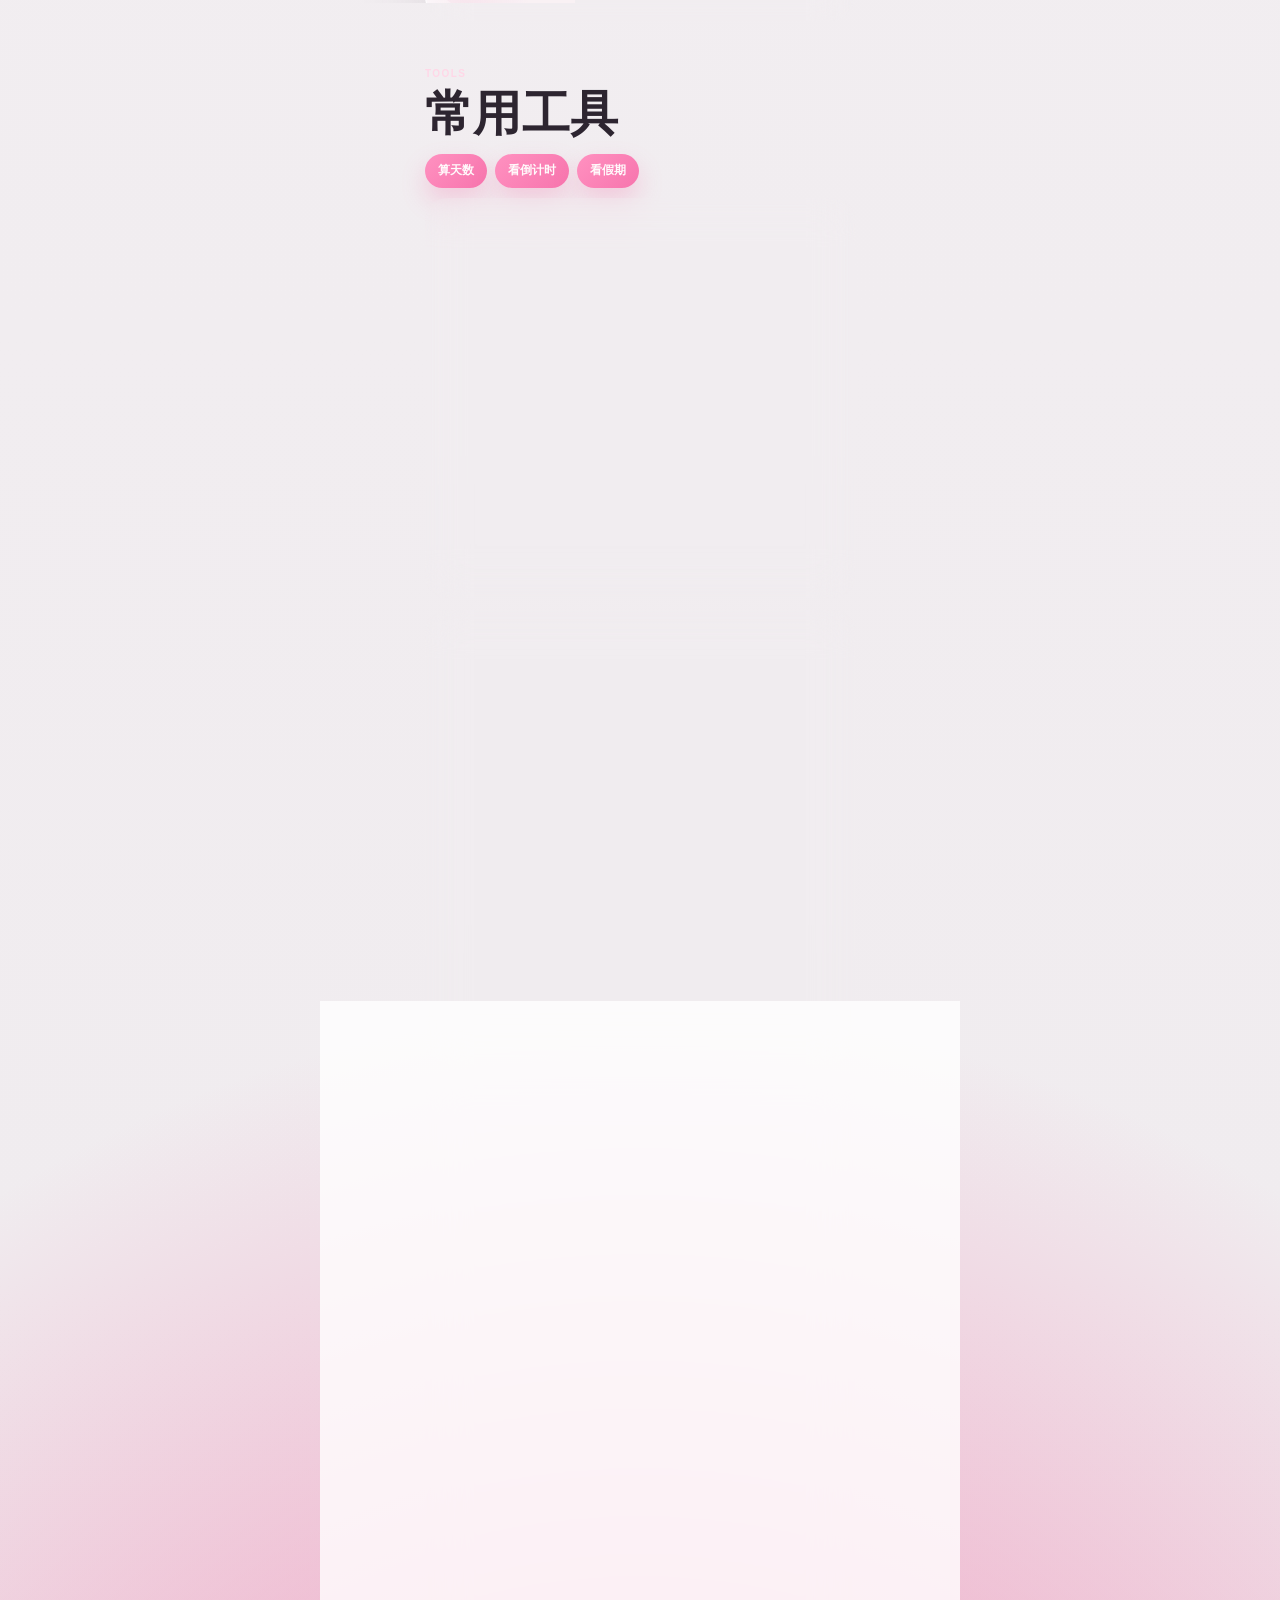
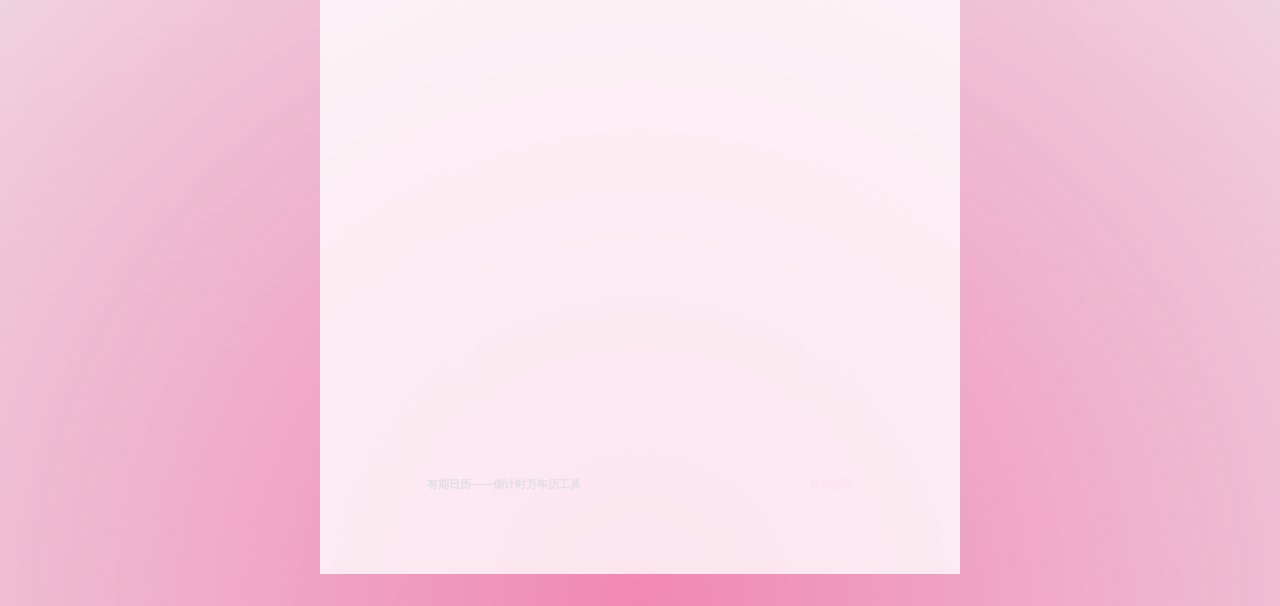
==== commit b36d021e: "Improve PWA install experience" ====
--- a/index.html
+++ b/index.html
@@ -8,14 +8,18 @@
       name="description"
       content="有期日历——倒计时万年历工具，融合公历、农历、节气、法定节假日、轻量黄历、个人安排、倒计时与拼假建议。"
     />
+    <meta name="application-name" content="有期日历" />
     <meta name="theme-color" content="#ea5b96" />
+    <meta name="mobile-web-app-capable" content="yes" />
     <meta name="apple-mobile-web-app-capable" content="yes" />
     <meta name="apple-mobile-web-app-status-bar-style" content="default" />
     <meta name="apple-mobile-web-app-title" content="有期日历" />
+    <meta name="format-detection" content="telephone=no" />
     <link rel="manifest" href="./manifest.webmanifest" />
     <link rel="icon" href="./assets/icon-calendar.svg" type="image/svg+xml" />
-    <link rel="apple-touch-icon" href="./assets/icon-calendar.svg" />
-    <link rel="stylesheet" href="./styles.css?v=34" />
+    <link rel="icon" href="./assets/icon-192.png" sizes="192x192" type="image/png" />
+    <link rel="apple-touch-icon" href="./assets/apple-touch-icon.png" />
+    <link rel="stylesheet" href="./styles.css?v=35" />
   </head>
   <body>
     <div class="app-shell">
@@ -70,6 +74,18 @@
                 <button type="button" class="theme-swatch" data-theme-preset="tiffany" aria-label="提夫尼蓝模式"></button>
               </div>
             </div>
+            <div class="install-card">
+              <div class="card-head">
+                <p class="panel-label">添加到桌面</p>
+                <span>像 App 一样打开</span>
+              </div>
+              <p id="installHintText">扫码或点链接打开后，可添加到手机桌面。</p>
+              <div class="install-steps">
+                <span>iPhone：分享 → 添加到主屏幕</span>
+                <span>安卓：菜单 → 安装应用</span>
+              </div>
+              <button type="button" class="button secondary small" id="shareAppButton">分享给朋友</button>
+            </div>
           </aside>
         </section>
       </header>
@@ -287,6 +303,6 @@
 
     <script src="./calendar-data.js"></script>
     <script src="./user-data-store.js"></script>
-    <script src="./script.js?v=29"></script>
+    <script src="./script.js?v=35"></script>
   </body>
 </html>
--- a/styles.css
+++ b/styles.css
@@ -469,7 +469,8 @@
   font-style: normal;
 }
 
-.theme-lab {
+.theme-lab,
+.install-card {
   display: grid;
   gap: 14px;
   padding: 18px;
@@ -483,10 +484,33 @@
   align-items: center;
 }
 
-.theme-lab .card-head span {
+.theme-lab .card-head span,
+.install-card .card-head span {
   color: var(--accent-deep);
   font-size: 12px;
   font-weight: 800;
+}
+
+.install-card p {
+  margin-bottom: 0;
+  color: var(--muted);
+  font-size: 13px;
+  line-height: 1.65;
+}
+
+.install-steps {
+  display: grid;
+  gap: 8px;
+}
+
+.install-steps span {
+  display: block;
+  padding: 9px 12px;
+  border-radius: 14px;
+  color: var(--accent-dark);
+  font-size: 12px;
+  font-weight: 800;
+  background: var(--accent-soft-2);
 }
 
 .theme-presets {
@@ -1742,7 +1766,8 @@
 }
 
 .today-quote,
-.theme-lab {
+.theme-lab,
+.install-card {
   padding: 14px;
   border-radius: 20px;
 }
@@ -1759,6 +1784,24 @@
 .theme-swatch {
   width: 36px;
   height: 36px;
+}
+
+.install-card {
+  gap: 10px;
+}
+
+.install-card p {
+  font-size: 12px;
+  line-height: 1.55;
+}
+
+.install-steps {
+  gap: 6px;
+}
+
+.install-steps span {
+  padding: 8px 10px;
+  font-size: 11px;
 }
 
 .calendar-section,
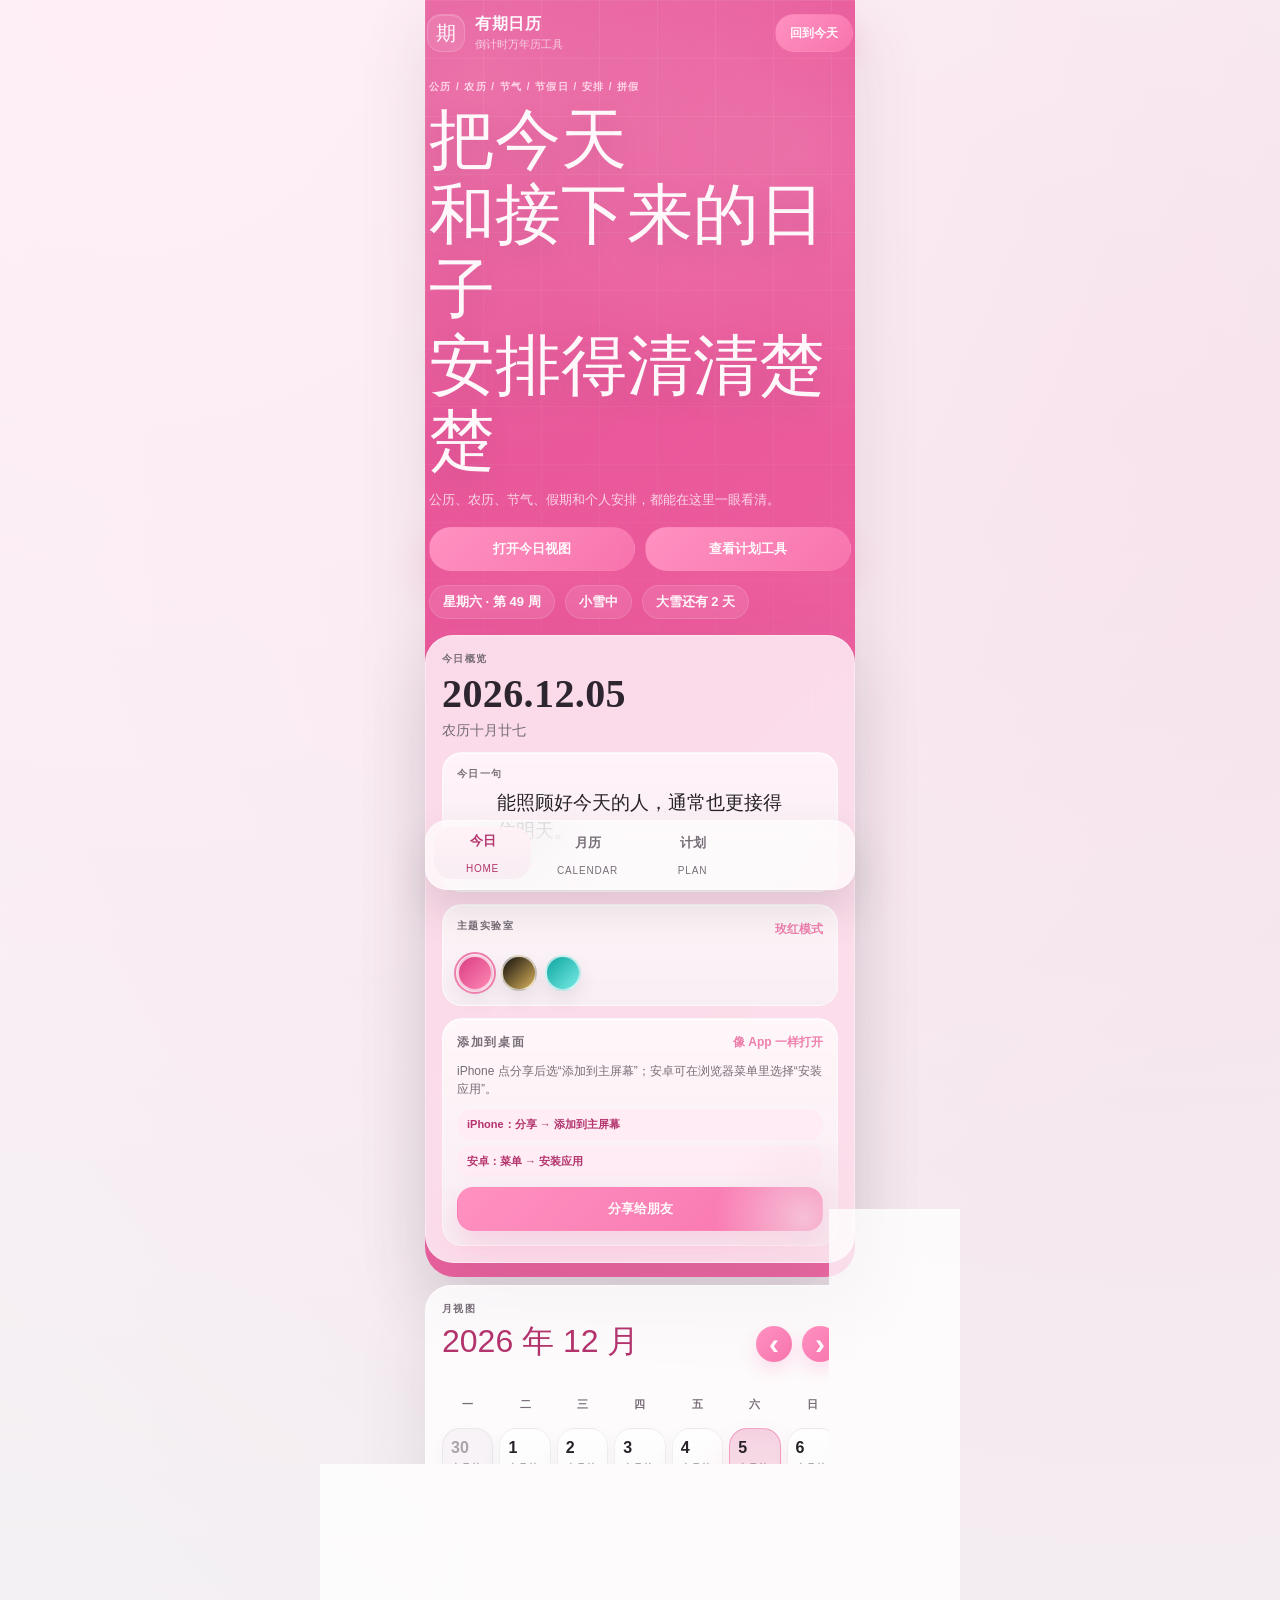
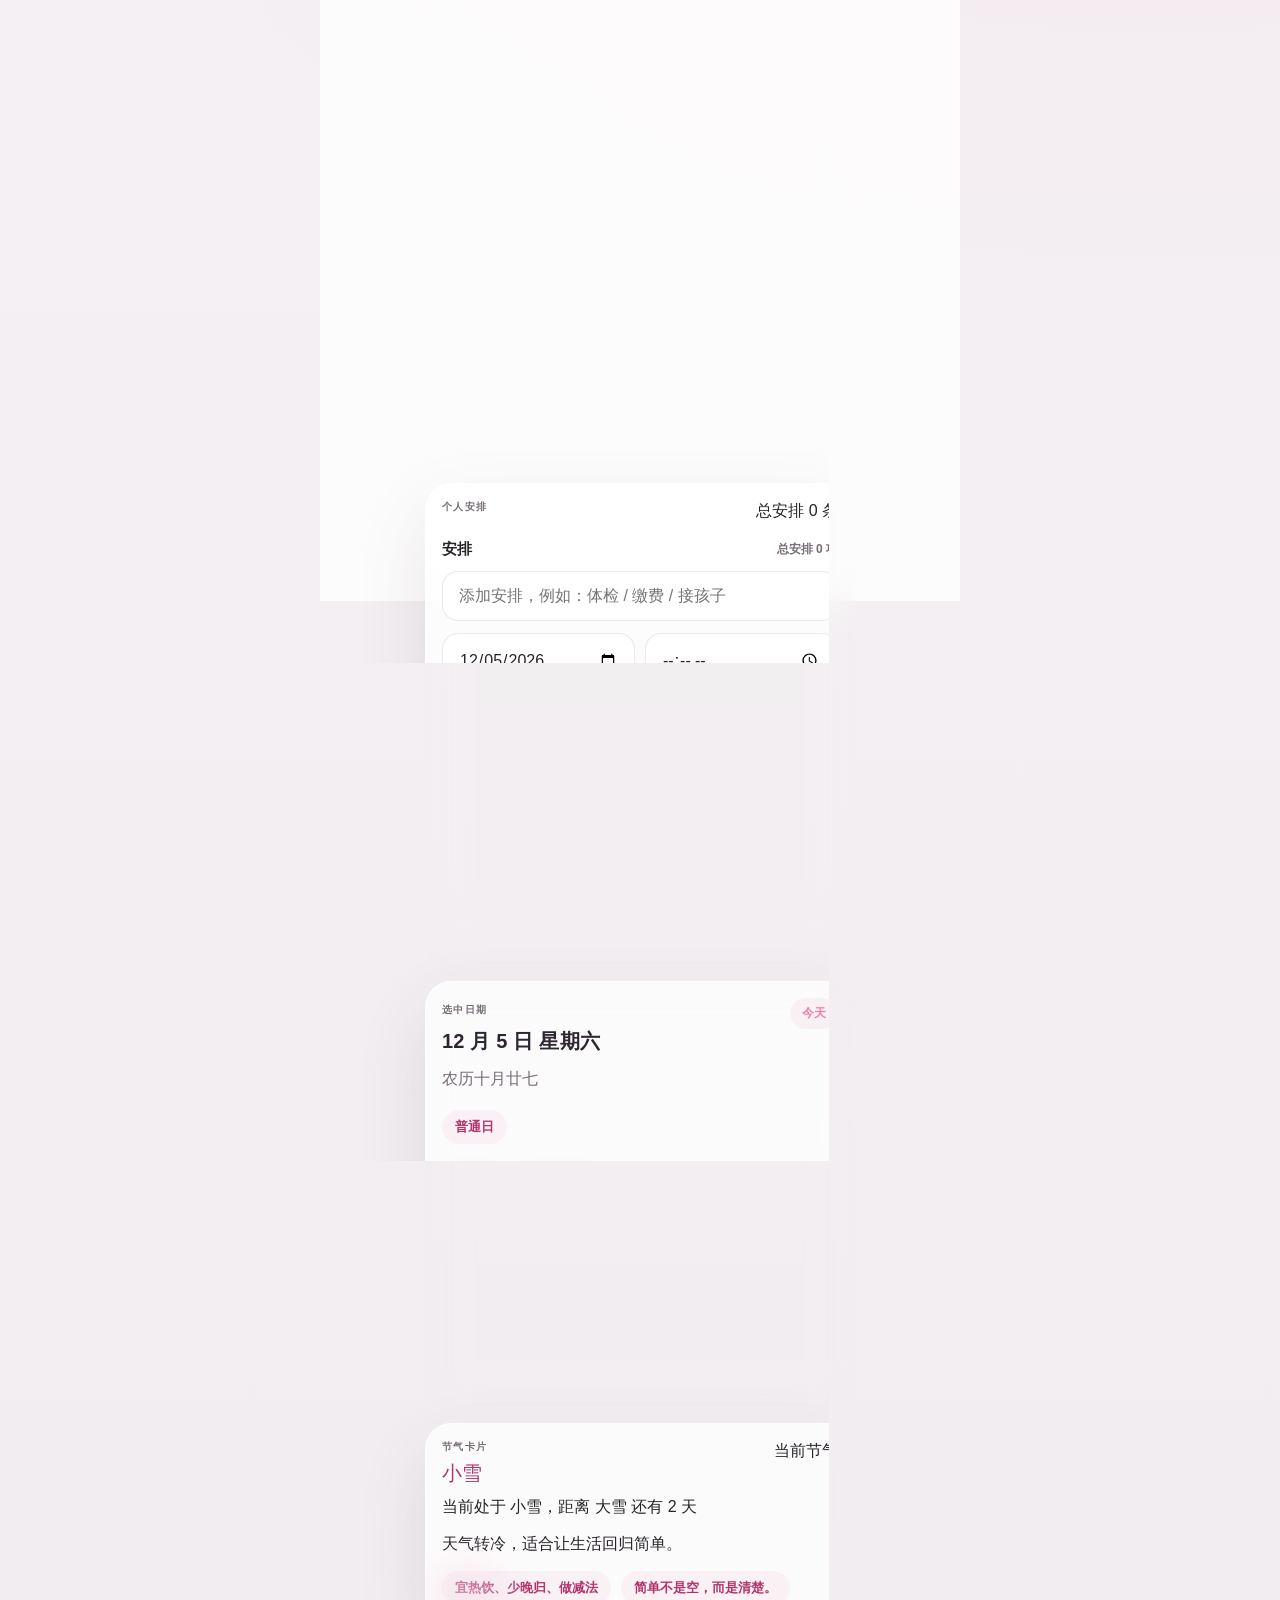
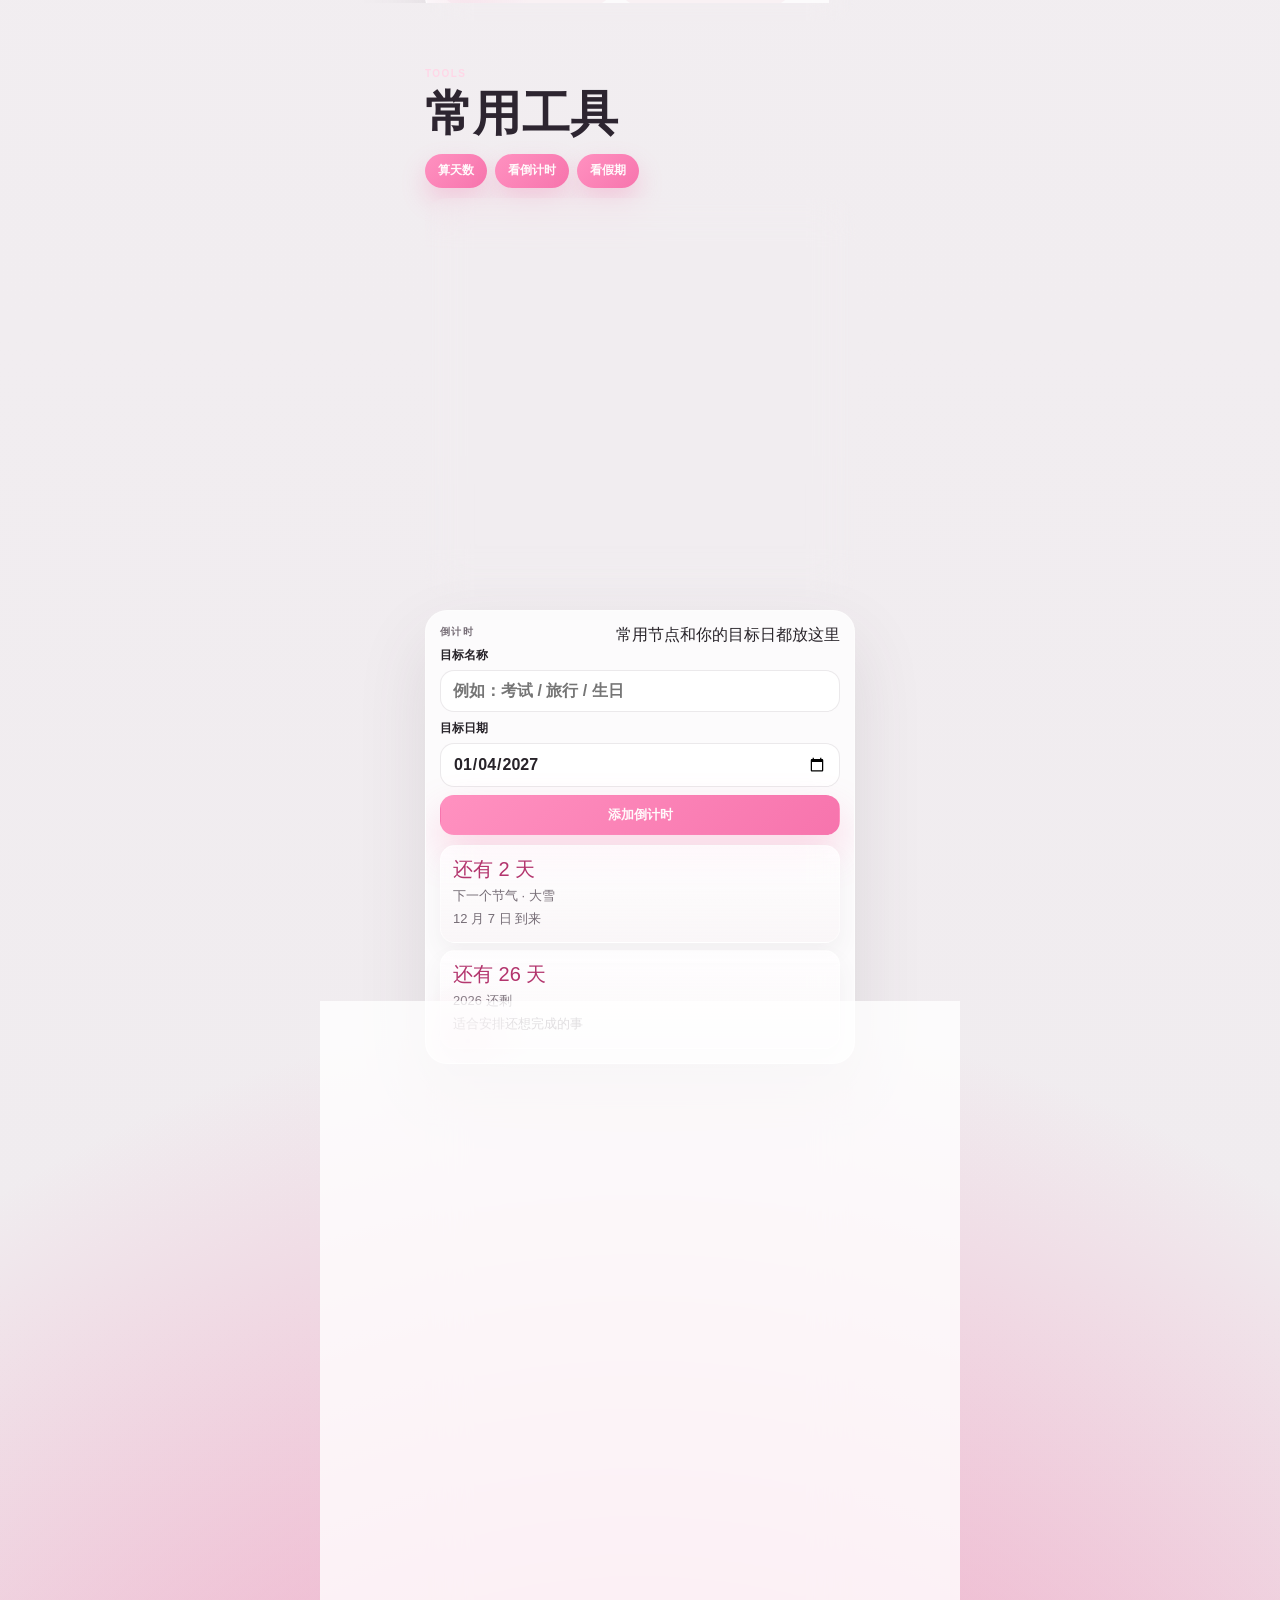
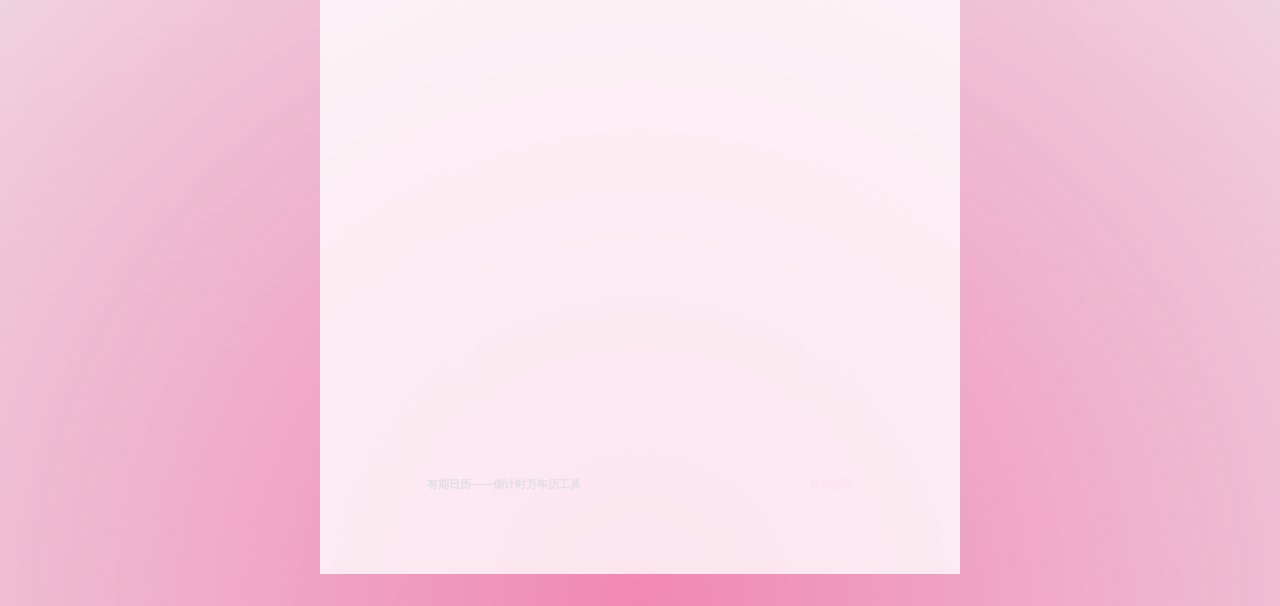
==== commit d57cb36c: "Add advance schedule reminders" ====
--- a/index.html
+++ b/index.html
@@ -19,14 +19,14 @@
     <link rel="icon" href="./assets/icon-calendar.svg" type="image/svg+xml" />
     <link rel="icon" href="./assets/icon-192.png" sizes="192x192" type="image/png" />
     <link rel="apple-touch-icon" href="./assets/apple-touch-icon.png" />
-    <link rel="stylesheet" href="./styles.css?v=35" />
+    <link rel="stylesheet" href="./styles.css?v=36" />
   </head>
   <body>
     <div class="app-shell">
       <header class="hero" id="top">
         <nav class="nav" aria-label="主导航">
           <a class="brand" href="#top">
-            <span class="brand-mark">有</span>
+            <span class="brand-mark">期</span>
             <span class="brand-copy">
               <strong>有期日历</strong>
               <small>倒计时万年历工具</small>
@@ -303,6 +303,6 @@
 
     <script src="./calendar-data.js"></script>
     <script src="./user-data-store.js"></script>
-    <script src="./script.js?v=35"></script>
+    <script src="./script.js?v=36"></script>
   </body>
 </html>
